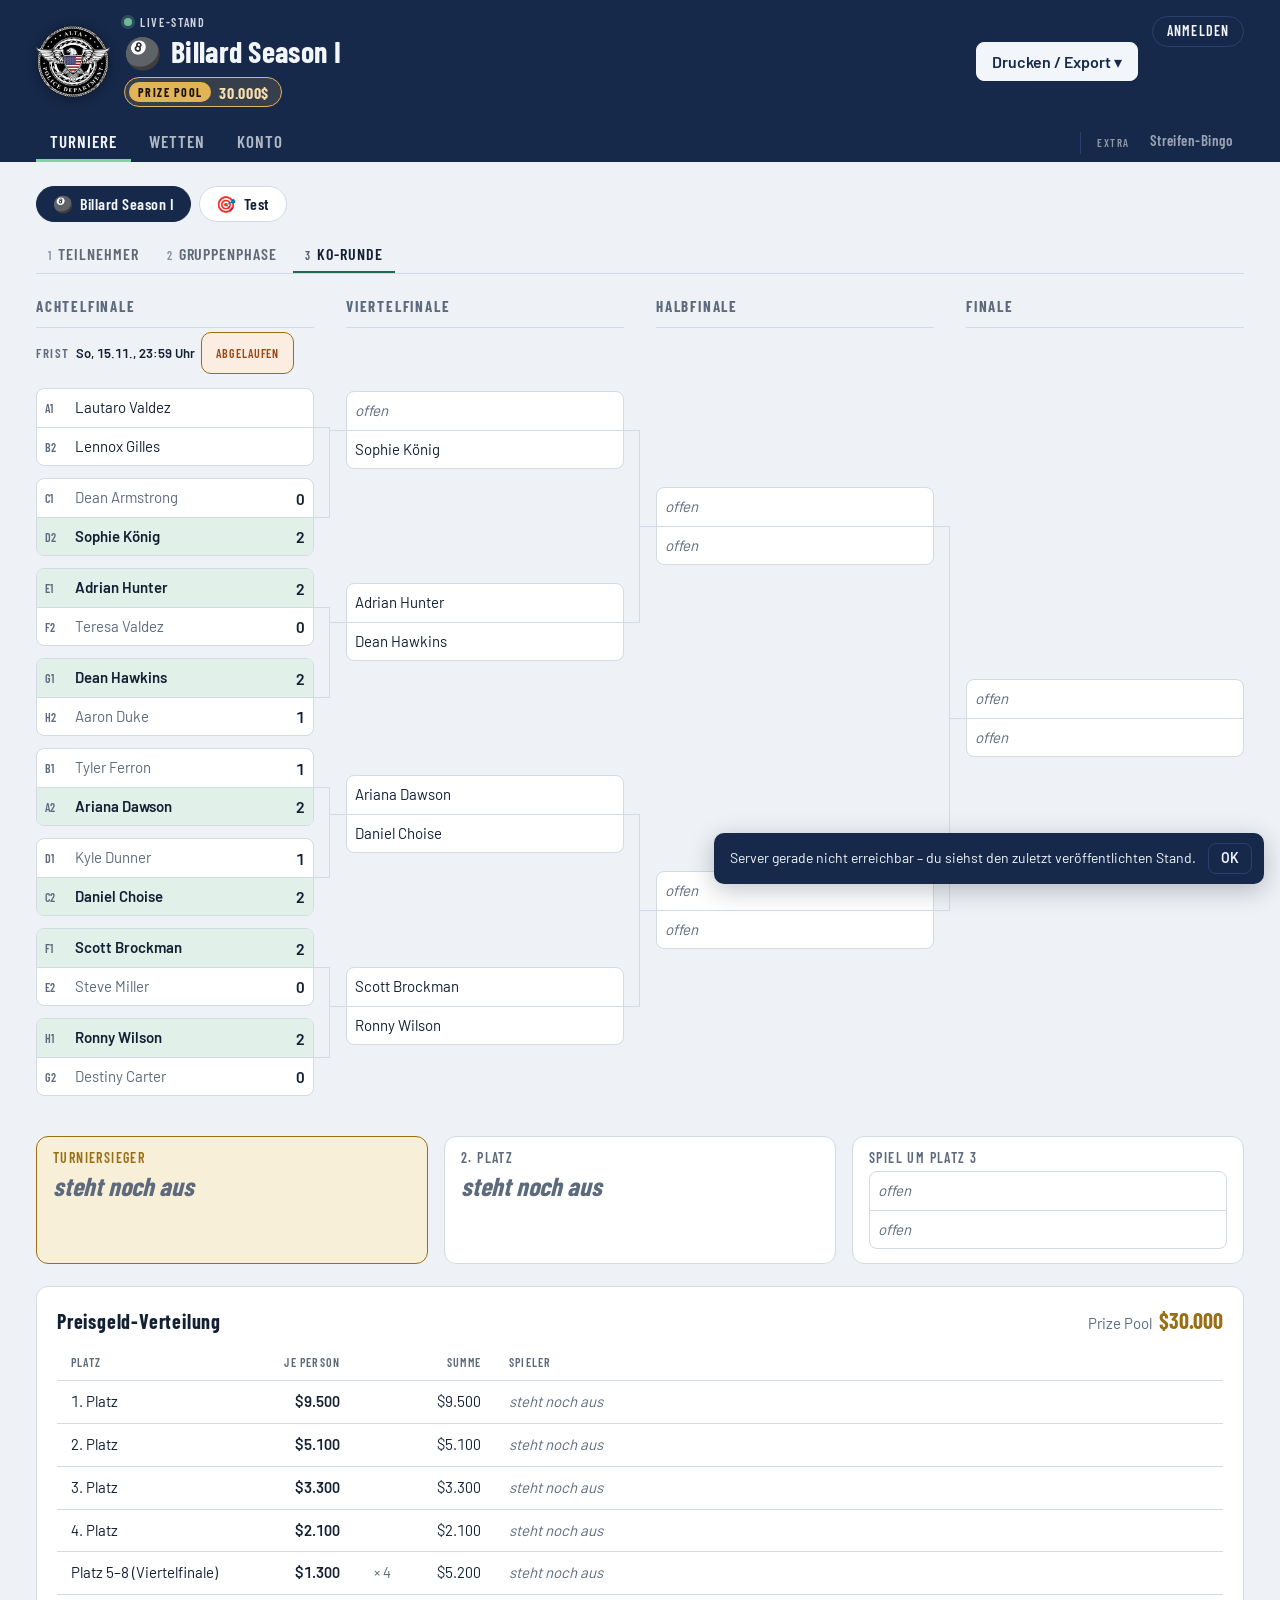
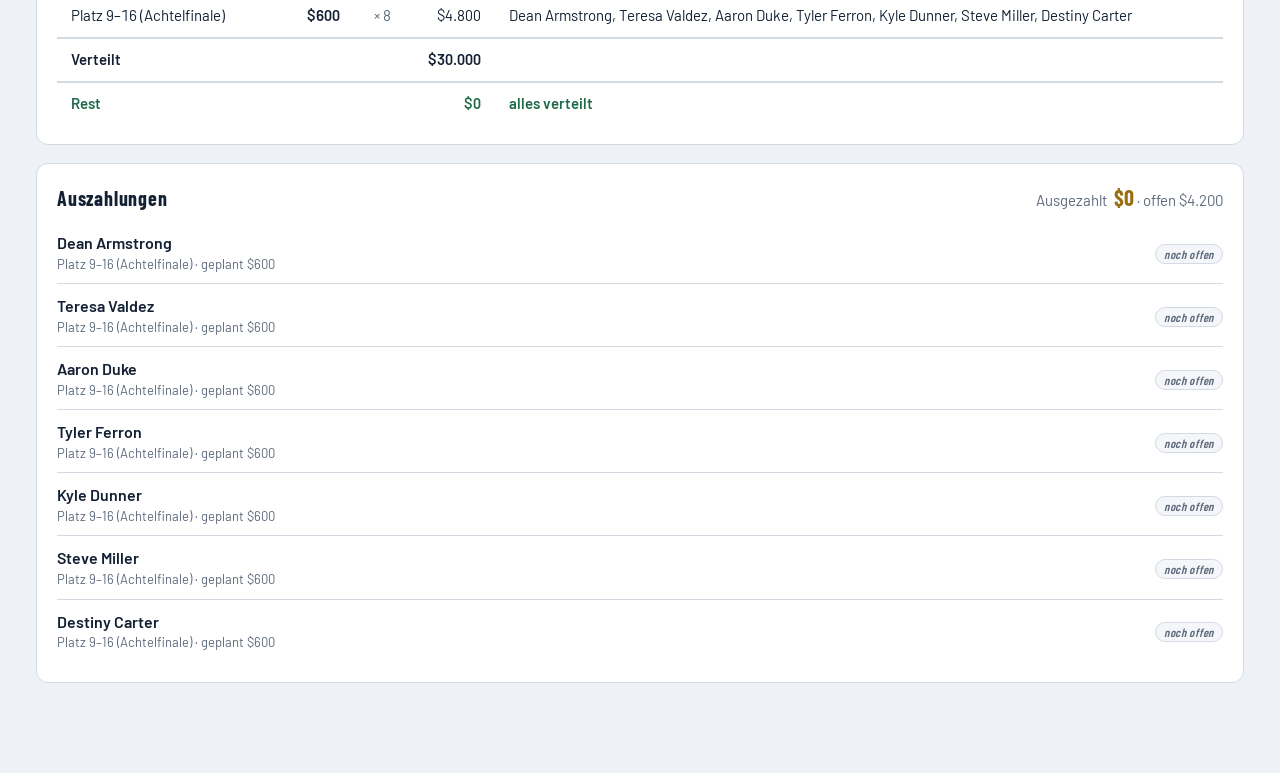
==== docs/asl/index.html @ fb30e1f7 "ASL-Hub unter /asl/ hinzugefügt Turnier-Hub mit Lese-Ansicht für alle und Bearbeitung nach Anmeldung" ====
<!DOCTYPE html>
<html lang="de"><head>
<meta charset="utf-8">
<meta name="viewport" content="width=device-width,initial-scale=1,viewport-fit=cover">
<title>Alta Sports League [ASL]</title>
<meta name="description" content="Alta Sports League – Turniere des Alta Police Department.">
<meta name="asl-api" content="https://asl-api.kurengw.workers.dev">
<meta name="theme-color" content="#16294a">
<link rel="icon" type="image/png" href="apd-logo.png">
<style>:root{color-scheme:light;padding-top:env(safe-area-inset-top,0px);padding-bottom:env(safe-area-inset-bottom,0px)}body{margin:0;font:14px/1.4 system-ui,-apple-system,sans-serif}img{max-width:100%}[hidden]{display:none!important}
@font-face{font-family:'Barlow';font-style:normal;font-display:swap;font-weight:400;src:url(fonts/barlow-latin-ext-400-normal.woff2) format('woff2');unicode-range:U+0100-02BA,U+02BD-02C5,U+02C7-02CC,U+02CE-02D7,U+02DD-02FF,U+0304,U+0308,U+0329,U+1D00-1DBF,U+1E00-1E9F,U+1EF2-1EFF,U+2020,U+20A0-20AB,U+20AD-20C0,U+2113,U+2C60-2C7F,U+A720-A7FF;}
@font-face{font-family:'Barlow';font-style:normal;font-display:swap;font-weight:400;src:url(fonts/barlow-latin-400-normal.woff2) format('woff2');unicode-range:U+0000-00FF,U+0131,U+0152-0153,U+02BB-02BC,U+02C6,U+02DA,U+02DC,U+0304,U+0308,U+0329,U+2000-206F,U+20AC,U+2122,U+2191,U+2193,U+2212,U+2215,U+FEFF,U+FFFD;}
@font-face{font-family:'Barlow';font-style:normal;font-display:swap;font-weight:500;src:url(fonts/barlow-latin-ext-500-normal.woff2) format('woff2');unicode-range:U+0100-02BA,U+02BD-02C5,U+02C7-02CC,U+02CE-02D7,U+02DD-02FF,U+0304,U+0308,U+0329,U+1D00-1DBF,U+1E00-1E9F,U+1EF2-1EFF,U+2020,U+20A0-20AB,U+20AD-20C0,U+2113,U+2C60-2C7F,U+A720-A7FF;}
@font-face{font-family:'Barlow';font-style:normal;font-display:swap;font-weight:500;src:url(fonts/barlow-latin-500-normal.woff2) format('woff2');unicode-range:U+0000-00FF,U+0131,U+0152-0153,U+02BB-02BC,U+02C6,U+02DA,U+02DC,U+0304,U+0308,U+0329,U+2000-206F,U+20AC,U+2122,U+2191,U+2193,U+2212,U+2215,U+FEFF,U+FFFD;}
@font-face{font-family:'Barlow';font-style:normal;font-display:swap;font-weight:600;src:url(fonts/barlow-latin-ext-600-normal.woff2) format('woff2');unicode-range:U+0100-02BA,U+02BD-02C5,U+02C7-02CC,U+02CE-02D7,U+02DD-02FF,U+0304,U+0308,U+0329,U+1D00-1DBF,U+1E00-1E9F,U+1EF2-1EFF,U+2020,U+20A0-20AB,U+20AD-20C0,U+2113,U+2C60-2C7F,U+A720-A7FF;}
@font-face{font-family:'Barlow';font-style:normal;font-display:swap;font-weight:600;src:url(fonts/barlow-latin-600-normal.woff2) format('woff2');unicode-range:U+0000-00FF,U+0131,U+0152-0153,U+02BB-02BC,U+02C6,U+02DA,U+02DC,U+0304,U+0308,U+0329,U+2000-206F,U+20AC,U+2122,U+2191,U+2193,U+2212,U+2215,U+FEFF,U+FFFD;}
@font-face{font-family:'Barlow Condensed';font-style:normal;font-display:swap;font-weight:500;src:url(fonts/barlow-condensed-latin-ext-500-normal.woff2) format('woff2');unicode-range:U+0100-02BA,U+02BD-02C5,U+02C7-02CC,U+02CE-02D7,U+02DD-02FF,U+0304,U+0308,U+0329,U+1D00-1DBF,U+1E00-1E9F,U+1EF2-1EFF,U+2020,U+20A0-20AB,U+20AD-20C0,U+2113,U+2C60-2C7F,U+A720-A7FF;}
@font-face{font-family:'Barlow Condensed';font-style:normal;font-display:swap;font-weight:500;src:url(fonts/barlow-condensed-latin-500-normal.woff2) format('woff2');unicode-range:U+0000-00FF,U+0131,U+0152-0153,U+02BB-02BC,U+02C6,U+02DA,U+02DC,U+0304,U+0308,U+0329,U+2000-206F,U+20AC,U+2122,U+2191,U+2193,U+2212,U+2215,U+FEFF,U+FFFD;}
@font-face{font-family:'Barlow Condensed';font-style:normal;font-display:swap;font-weight:600;src:url(fonts/barlow-condensed-latin-ext-600-normal.woff2) format('woff2');unicode-range:U+0100-02BA,U+02BD-02C5,U+02C7-02CC,U+02CE-02D7,U+02DD-02FF,U+0304,U+0308,U+0329,U+1D00-1DBF,U+1E00-1E9F,U+1EF2-1EFF,U+2020,U+20A0-20AB,U+20AD-20C0,U+2113,U+2C60-2C7F,U+A720-A7FF;}
@font-face{font-family:'Barlow Condensed';font-style:normal;font-display:swap;font-weight:600;src:url(fonts/barlow-condensed-latin-600-normal.woff2) format('woff2');unicode-range:U+0000-00FF,U+0131,U+0152-0153,U+02BB-02BC,U+02C6,U+02DA,U+02DC,U+0304,U+0308,U+0329,U+2000-206F,U+20AC,U+2122,U+2191,U+2193,U+2212,U+2215,U+FEFF,U+FFFD;}
@font-face{font-family:'Barlow Condensed';font-style:normal;font-display:swap;font-weight:700;src:url(fonts/barlow-condensed-latin-ext-700-normal.woff2) format('woff2');unicode-range:U+0100-02BA,U+02BD-02C5,U+02C7-02CC,U+02CE-02D7,U+02DD-02FF,U+0304,U+0308,U+0329,U+1D00-1DBF,U+1E00-1E9F,U+1EF2-1EFF,U+2020,U+20A0-20AB,U+20AD-20C0,U+2113,U+2C60-2C7F,U+A720-A7FF;}
@font-face{font-family:'Barlow Condensed';font-style:normal;font-display:swap;font-weight:700;src:url(fonts/barlow-condensed-latin-700-normal.woff2) format('woff2');unicode-range:U+0000-00FF,U+0131,U+0152-0153,U+02BB-02BC,U+02C6,U+02DA,U+02DC,U+0304,U+0308,U+0329,U+2000-206F,U+20AC,U+2122,U+2191,U+2193,U+2212,U+2215,U+FEFF,U+FFFD;}
</style>
</head><body>
<style id="appStyle">
/* Layout: navy dienst-band oben, darunter arbeitsfläche mit tabs; KO-baum als spalten mit verbindungslinien */
:root{
  --bg:#eef1f5; --surface:#ffffff; --sunk:#f4f6f9; --ink:#132033; --muted:#5d6a7c; --line:#d3dae4;
  --navy:#16294a; --navy-ink:#f2f5fa; --navy-soft:#2a4170; --tab-on:#7fd3a6;
  --felt:#1d6a4a; --felt-ink:#ffffff; --felt-soft:#e1f0e8; --gold:#9a6f14; --gold-soft:#f8efd9; --warn:#9c4612; --warn-soft:#fbede2;
  --display:"Barlow Condensed","Arial Narrow",Arial,sans-serif;
  --body:"Barlow",system-ui,-apple-system,"Segoe UI",sans-serif;
  --cg:32px;
}
@media (prefers-color-scheme:dark){
  :root:not([data-theme="light"]){
    --bg:#0c131d; --surface:#141e2b; --sunk:#101824; --ink:#e5ebf3; --muted:#93a2b6; --line:#27364a;
    --navy:#0f1c33; --navy-ink:#e8eef7; --navy-soft:#22355a; --tab-on:#7fd3a6;
    --felt:#4cb784; --felt-ink:#07140e; --felt-soft:#163126; --gold:#e3b456; --gold-soft:#33280f; --warn:#f0a06b; --warn-soft:#3a2416;
    color-scheme:dark;
  }
}
:root[data-theme="dark"]{
  --bg:#0c131d; --surface:#141e2b; --sunk:#101824; --ink:#e5ebf3; --muted:#93a2b6; --line:#27364a;
  --navy:#0f1c33; --navy-ink:#e8eef7; --navy-soft:#22355a; --tab-on:#7fd3a6;
  --felt:#4cb784; --felt-ink:#07140e; --felt-soft:#163126; --gold:#e3b456; --gold-soft:#33280f; --warn:#f0a06b; --warn-soft:#3a2416;
  color-scheme:dark;
}
*{box-sizing:border-box}
body{background:var(--bg);color:var(--ink);font:16px/1.45 var(--body);-webkit-font-smoothing:antialiased;margin:0}
button,input,select,textarea{font:inherit;color:inherit}
.wrap{max-width:1240px;margin:0 auto;padding-left:max(16px,env(safe-area-inset-left,0px));padding-right:max(16px,env(safe-area-inset-right,0px))}

.top{background:var(--navy);color:var(--navy-ink)}
.top-in{display:flex;flex-wrap:wrap;align-items:center;gap:14px;padding-block:16px}
.logo{width:74px;height:auto;flex:none;filter:drop-shadow(0 2px 6px rgba(0,0,0,.35))}
@media (max-width:480px){.logo{width:56px}}
.title-box{flex:1;min-width:0}
.eyebrow{display:flex;align-items:center;gap:8px;font:600 12px/1 var(--display);letter-spacing:.14em;text-transform:uppercase;margin:0 0 4px;opacity:.85}
.live-dot{width:8px;height:8px;border-radius:50%;background:var(--tab-on);box-shadow:0 0 0 3px rgba(127,211,166,.25)}
.title-in,.title-h{width:100%;background:transparent;border:1px solid transparent;border-radius:6px;padding:2px 6px;margin:0 0 0 -7px;color:var(--navy-ink);font:700 30px/1.1 var(--display);letter-spacing:.01em}
.title-in:hover{border-color:var(--navy-soft)}
.title-in:focus{outline:none;border-color:#8fb0e8;background:rgba(255,255,255,.05)}
.top-actions{display:flex;gap:8px;flex-wrap:wrap}
.btn{border:1px solid var(--line);background:var(--surface);border-radius:8px;padding:9px 15px;font-weight:600;cursor:pointer;line-height:1.2}
.btn:hover:not(:disabled){border-color:var(--muted)}
.btn:disabled{opacity:.45;cursor:not-allowed}
.btn.primary{background:var(--felt);border-color:var(--felt);color:var(--felt-ink)}
.btn.primary:hover:not(:disabled){filter:brightness(1.08)}
.btn.onnavy{background:transparent;color:var(--navy-ink);border-color:var(--navy-soft)}
.btn.onnavy:hover:not(:disabled){border-color:#8fb0e8}
.btn.onnavy.solid{background:var(--navy-ink);color:var(--navy);border-color:var(--navy-ink)}
:focus-visible{outline:2px solid #4c86e0;outline-offset:2px}

.tabs{display:flex;gap:4px;overflow-x:auto}
.tab{background:none;border:0;border-bottom:3px solid transparent;color:var(--navy-ink);opacity:.7;padding:10px 14px 9px;font:600 17px/1 var(--display);letter-spacing:.06em;text-transform:uppercase;cursor:pointer;white-space:nowrap}
.tab[aria-selected="true"]{opacity:1;border-bottom-color:var(--tab-on)}
.tab:disabled{opacity:.3;cursor:not-allowed}
.tab .num{font-size:13px;opacity:.75;margin-right:6px}

main{padding-block:24px 90px}
h2,h3,h4{font-family:var(--display);margin:0;text-wrap:balance}
.lbl{display:block;font:600 14px/1 var(--display);letter-spacing:.1em;text-transform:uppercase;color:var(--muted);margin-bottom:8px}
.hint{color:var(--muted);font-size:14px;margin:6px 0 0}
.msg{margin:10px 0 0;font-size:14px;color:var(--warn)}
.msg:empty{display:none}

.setup{display:grid;grid-template-columns:minmax(0,1.3fr) minmax(0,1fr);gap:24px}
@media (max-width:760px){.setup{grid-template-columns:1fr}}
.card{background:var(--surface);border:1px solid var(--line);border-radius:12px;padding:20px;min-width:0}
textarea{width:100%;min-height:380px;resize:vertical;border:1px solid var(--line);border-radius:8px;background:var(--sunk);padding:12px 14px;line-height:1.6}
select{width:100%;border:1px solid var(--line);border-radius:8px;background:var(--sunk);padding:10px 12px}
.stack{display:flex;flex-direction:column;gap:18px}
.count{font:700 40px/1 var(--display);font-variant-numeric:tabular-nums}
.count small{font:500 15px var(--body);color:var(--muted);margin-left:6px}
.namelist{columns:3 170px;column-gap:24px;margin:16px 0 0;padding-left:28px;font-size:15px}
.namelist li{break-inside:avoid;padding:2px 0}
.namelist li::marker{color:var(--muted);font-variant-numeric:tabular-nums}
.state-box{background:var(--felt-soft);border-radius:8px;padding:12px 14px;font-size:14px}
.tools{display:flex;flex-wrap:wrap;gap:8px;border-top:1px solid var(--line);padding-top:16px}
.tools .btn{padding:7px 12px;font-size:14px}
.btn.danger{color:var(--warn)}
.confirm{display:flex;flex-wrap:wrap;align-items:center;gap:8px;background:var(--warn-soft);border-radius:8px;padding:10px 12px;font-size:14px;margin-top:12px}

.bar{display:flex;flex-wrap:wrap;align-items:center;justify-content:space-between;gap:12px 20px;margin-bottom:18px}
.prog{flex:1;min-width:240px;max-width:460px}
.prog-text{font-size:15px;margin-bottom:6px}
.prog-text strong{font-variant-numeric:tabular-nums}
.prog-track{height:6px;background:var(--line);border-radius:3px;overflow:hidden}
.prog-track span{display:block;height:100%;background:var(--felt)}
.groups{display:grid;grid-template-columns:repeat(auto-fill,minmax(min(100%,350px),1fr));gap:18px;align-items:start}
.group{background:var(--surface);border:1px solid var(--line);border-radius:12px;overflow:hidden;min-width:0}
.g-head{display:flex;align-items:baseline;justify-content:space-between;gap:8px;padding:12px 16px;border-bottom:1px solid var(--line)}
.g-head h3{font-size:22px;letter-spacing:.02em}
.g-sub{font-size:13px;color:var(--muted)}
.tbl{overflow-x:auto}
table{border-collapse:collapse;width:100%;font-variant-numeric:tabular-nums}
.stand th{font:600 12px/1 var(--display);letter-spacing:.1em;text-transform:uppercase;color:var(--muted);text-align:left;padding:9px 6px}
.stand td{padding:7px 6px;border-top:1px solid var(--line);font-size:15px}
.stand .c{text-align:center;width:28px;color:var(--muted)}
.stand .n{text-align:right;width:44px}
.stand .nm{font-weight:500;word-break:break-word}
.stand tr.q td{background:var(--felt-soft)}
.stand tr.q .c{color:var(--felt);font-weight:700}
.stand tr.cut td{border-bottom:2px solid var(--felt)}
.stand .mv{width:46px;text-align:right;white-space:nowrap;padding-right:10px}
.arrow{border:0;background:none;color:var(--muted);font-size:10px;padding:3px;cursor:pointer;border-radius:4px}
.arrow:hover:not(:disabled){color:var(--ink);background:var(--sunk)}
.arrow:disabled{opacity:.2;cursor:default}
.sr{position:absolute;width:1px;height:1px;overflow:hidden;clip:rect(0 0 0 0)}
.note{margin:0;padding:9px 16px;font-size:13px;color:var(--muted);border-top:1px solid var(--line)}
.note.warn{background:var(--warn-soft);color:var(--warn)}
.link{background:none;border:0;padding:0;color:var(--felt);text-decoration:underline;cursor:pointer;font-size:inherit}
.matches{list-style:none;margin:0;padding:8px 10px 12px;border-top:1px solid var(--line);background:var(--sunk)}
.m{display:grid;grid-template-columns:24px minmax(0,1fr) 46px 8px 46px minmax(0,1fr);align-items:center;gap:6px;padding:4px 2px;font-size:14px}
.g-head h3{white-space:nowrap}
.g-sub{text-align:right}
.g-badge{display:inline-block;margin-right:8px;font:600 11px/1 var(--display);letter-spacing:.08em;text-transform:uppercase;padding:3px 7px;border-radius:999px;vertical-align:1px}
.g-badge.ok{background:var(--felt-soft);color:var(--felt)}
.g-badge.tie{background:var(--warn-soft);color:var(--warn)}
.group.has-tie{border-color:var(--warn)}
.ph.tie{color:var(--warn);font-style:normal;font-weight:600}
.safe{display:inline-block;margin-left:6px;font:600 11px/1 var(--display);letter-spacing:.06em;text-transform:uppercase;color:var(--felt);background:var(--felt-soft);border:1px solid var(--felt);border-radius:999px;padding:2px 6px;white-space:nowrap;vertical-align:1px}
.m.has-more{grid-template-columns:24px minmax(0,1fr) 46px 8px 46px minmax(0,1fr) 22px}
.m-more{border:1px solid transparent;background:none;color:var(--muted);border-radius:6px;font-size:15px;line-height:1;padding:3px 4px;cursor:pointer;width:22px}
.m-more:hover,.m-more[aria-expanded="true"]{border-color:var(--line);background:var(--surface);color:var(--ink)}
.m-more.on{color:var(--gold)}
.m-more-sp{width:22px;flex:none}
.na-tag{display:inline-block;font:700 10px/1 var(--display);letter-spacing:.06em;text-transform:uppercase;color:var(--gold);border:1px solid var(--gold);border-radius:4px;padding:2px 4px;margin:0 5px;vertical-align:1px}
.m .na,.row.na .nm{color:var(--muted);text-decoration:line-through;text-decoration-color:rgba(127,127,127,.6)}
.m .na .na-tag,.row.na .na-tag{text-decoration:none}
.m.is-wo .ro{color:var(--gold)}
.wo-pop{display:flex;flex-wrap:wrap;align-items:center;gap:6px;padding:8px 10px;margin:2px 0 6px;background:var(--gold-soft);border:1px solid var(--gold);border-radius:8px;font-size:13px}
.wo-pop span{font:600 12px/1 var(--display);letter-spacing:.08em;text-transform:uppercase;color:var(--gold)}
.wo-pop .btn{padding:4px 10px;font-size:13px;max-width:100%;overflow:hidden;text-overflow:ellipsis;white-space:nowrap}
.wo-pop .btn[aria-pressed="true"]{border-color:var(--gold);color:var(--gold)}
.wo-pop small{flex-basis:100%;color:var(--muted)}
.wo-pop.k{margin:0;border-radius:0;border-width:1px 0 0}
.ph.hint{color:var(--felt);font-style:italic;font-weight:600}
.match.is-wo .sc{color:var(--gold)}
.m-sec{display:flex;align-items:center;gap:6px;font:600 12px/1 var(--display);letter-spacing:.12em;text-transform:uppercase;color:var(--muted);padding:8px 2px 4px}
.m-sec span{background:var(--surface);border:1px solid var(--line);border-radius:999px;padding:2px 7px;font-size:11px;letter-spacing:.04em}
.m-sec.done{color:var(--felt);border-top:1px solid var(--line);margin-top:6px;padding-top:10px}
.m-sec:first-child{padding-top:2px;border-top:0;margin-top:0}
.m .rd{font:600 11px/1 var(--display);color:var(--muted);letter-spacing:.06em}
.m .pa{text-align:right}
.m .pa,.m .pb{overflow:hidden;text-overflow:ellipsis;white-space:nowrap;color:var(--muted)}
.m .w{color:var(--ink);font-weight:600}
.m .colon{text-align:center;color:var(--muted)}
.m .ro{text-align:center;font-weight:600;font-variant-numeric:tabular-nums}
.m.bad input{border-color:var(--warn);background:var(--warn-soft)}
input[type=number]{width:100%;border:1px solid var(--line);border-radius:6px;background:var(--surface);padding:5px 4px;text-align:center;font-variant-numeric:tabular-nums;-moz-appearance:textfield;appearance:textfield}
input[type=number]::-webkit-inner-spin-button,input[type=number]::-webkit-outer-spin-button{-webkit-appearance:none;margin:0}
input[type=number]:disabled{opacity:.35}

.bracket-scroll{overflow-x:auto;padding-bottom:8px}
.bracket{display:grid;grid-template-columns:repeat(4,minmax(200px,1fr));column-gap:var(--cg);min-width:calc(4 * 200px + 3 * var(--cg))}
.col{display:flex;flex-direction:column}
.col h4{font-size:15px;letter-spacing:.12em;text-transform:uppercase;color:var(--muted);padding-bottom:10px;border-bottom:1px solid var(--line);margin-bottom:6px}
.col-body{flex:1;display:flex;flex-direction:column}
.pair{flex:1;display:flex;flex-direction:column;position:relative}
.slot{flex:1;display:flex;align-items:center;position:relative;padding-block:6px}
.has-next .slot::after{content:"";position:absolute;right:calc(var(--cg) / -2);top:50%;width:calc(var(--cg) / 2);border-top:1.5px solid var(--line)}
.has-next .pair::after{content:"";position:absolute;right:calc(var(--cg) / -2);top:25%;bottom:25%;border-right:1.5px solid var(--line)}
.has-prev .slot::before{content:"";position:absolute;left:calc(var(--cg) / -2);top:50%;width:calc(var(--cg) / 2);border-top:1.5px solid var(--line)}
.match{width:100%;background:var(--surface);border:1px solid var(--line);border-radius:8px;overflow:hidden}
.row{display:flex;align-items:center;gap:8px;padding:6px 8px;min-height:38px}
.row + .row{border-top:1px solid var(--line)}
.row .seed{font:600 12px/1 var(--display);letter-spacing:.04em;color:var(--muted);width:22px;flex:none}
.row .nm{flex:1;min-width:0;overflow:hidden;text-overflow:ellipsis;white-space:nowrap;font-size:15px}
.row input{width:44px;flex:none}
.row .sc{width:28px;text-align:right;font-variant-numeric:tabular-nums;font-weight:600}
.row.w{background:var(--felt-soft)}
.row.w .nm{font-weight:600}
.row.l .nm{color:var(--muted)}
.ph{color:var(--muted);font-style:italic}
.podium{display:grid;grid-template-columns:repeat(auto-fit,minmax(min(100%,240px),1fr));gap:16px;margin-top:26px}
.pod{background:var(--surface);border:1px solid var(--line);border-radius:12px;padding:14px 16px;min-width:0}
.pod .lbl{margin-bottom:6px}
.pod .who{font:700 26px/1.15 var(--display);overflow-wrap:anywhere}
.pod.champ{border-color:var(--gold);background:var(--gold-soft)}
.pod.champ .lbl{color:var(--gold)}
.pod .match{margin-top:4px}
.check{display:flex;align-items:center;gap:8px;font-size:15px;cursor:pointer}
.check input{width:18px;height:18px;accent-color:var(--felt)}
.banner{background:var(--surface);border:1px solid var(--line);border-left:4px solid var(--felt);border-radius:8px;padding:12px 16px;margin-bottom:18px;font-size:15px}
.banner.warn{border-left-color:var(--warn);background:var(--warn-soft)}

.savebar{position:fixed;right:max(16px,env(safe-area-inset-right,0px));bottom:calc(16px + env(safe-area-inset-bottom,0px));left:auto;max-width:calc(100% - 32px);display:flex;align-items:center;gap:12px;background:var(--navy);color:var(--navy-ink);border-radius:10px;padding:10px 12px 10px 16px;font-size:14px;box-shadow:0 6px 24px rgba(10,20,40,.25);z-index:5}
.savebar .btn{padding:6px 12px;font-size:14px}

.bar-act{display:flex;flex-wrap:wrap;gap:8px}
.edit-list{list-style:none;margin:0;padding:10px 12px 12px;display:flex;flex-direction:column;gap:8px}
.edit-list li{display:grid;grid-template-columns:minmax(0,1fr) minmax(0,1fr);gap:8px}
.pname{width:100%;border:1px solid var(--line);border-radius:6px;background:var(--surface);padding:7px 9px;font-weight:500}
.edit-list select{padding:7px 8px;font-size:14px;background:var(--sunk)}
.export{position:relative}
.menu{position:absolute;right:0;top:calc(100% + 8px);width:min(340px,calc(100vw - 32px));background:var(--surface);color:var(--ink);border:1px solid var(--line);border-radius:12px;padding:16px;box-shadow:0 12px 32px rgba(10,20,40,.28);z-index:10;display:flex;flex-direction:column;gap:14px}
@media (max-width:640px){.menu{right:auto;left:0}}
.menu fieldset{border:0;margin:0;padding:0;display:flex;flex-direction:column;gap:6px;min-width:0}
.menu legend{padding:0}
.opt{display:flex;gap:10px;align-items:flex-start;padding:8px 10px;border:1px solid var(--line);border-radius:8px;cursor:pointer}
.opt:has(input:checked){border-color:var(--felt);background:var(--felt-soft)}
.opt input,.seg-i input{accent-color:var(--felt);margin-top:3px}
.opt span{display:flex;flex-direction:column;line-height:1.3}
.opt small{color:var(--muted);font-size:13px}
.seg{display:grid;grid-template-columns:1fr 1fr;gap:6px}
.seg-i{display:flex;gap:8px;align-items:center;padding:8px 10px;border:1px solid var(--line);border-radius:8px;cursor:pointer;font-size:14px}
.seg-i:has(input:checked){border-color:var(--felt);background:var(--felt-soft)}
.seg-i input{margin-top:0}
.tourbar{display:flex;flex-direction:column;gap:10px;margin-bottom:14px}
.chips{display:flex;flex-wrap:wrap;gap:8px}
.chip{border:1px solid var(--line);background:var(--surface);border-radius:999px;padding:7px 16px;font:600 16px/1.2 var(--display);letter-spacing:.03em;cursor:pointer;max-width:100%;overflow:hidden;text-overflow:ellipsis;white-space:nowrap}
.chip[aria-pressed="true"]{background:var(--navy);color:var(--navy-ink);border-color:var(--navy)}
.chip.add{border-style:dashed;color:var(--muted)}
.chip .em{margin-right:7px}
.chip.ghost{background:transparent;color:var(--muted)}
.tform{display:flex;flex-direction:column;gap:12px;background:var(--surface);border:1px solid var(--line);border-radius:12px;padding:14px}
.tform-row{display:flex;flex-wrap:wrap;gap:8px}
.tform-row input{flex:1;min-width:200px;border:1px solid var(--line);border-radius:8px;background:var(--sunk);padding:8px 12px}
.emojis{display:flex;flex-wrap:wrap;align-items:center;gap:6px}
.em-btn{width:40px;height:40px;border:1px solid var(--line);border-radius:8px;background:var(--sunk);font-size:20px;line-height:1;cursor:pointer;display:grid;place-items:center}
.em-btn.none{width:auto;padding:0 10px;font-size:13px;font-weight:600;color:var(--muted)}
.em-btn[aria-pressed="true"]{border-color:var(--felt);background:var(--felt-soft);box-shadow:0 0 0 2px var(--felt) inset}
.em-in{width:64px;height:40px;border:1px solid var(--line);border-radius:8px;background:var(--surface);text-align:center;font-size:20px}
.title-row{display:flex;align-items:center;gap:10px;min-width:0}
.title-em{font-size:30px;line-height:1;flex:none}
.prize-pill{display:inline-flex;align-items:center;gap:8px;margin-top:6px;padding:4px 12px 4px 4px;border:1px solid #e3b456;border-radius:999px;background:rgba(227,180,86,.16);color:#f6deb0;font:700 16px/1.2 var(--display);letter-spacing:.04em;max-width:100%;overflow:hidden;text-overflow:ellipsis;white-space:nowrap}
.prize-pill span{background:#e3b456;color:#1a1408;border-radius:999px;padding:3px 9px;font-size:12px;letter-spacing:.12em;text-transform:uppercase}
.prize-row .lbl{white-space:nowrap}
.subtabs{display:flex;gap:4px;overflow-x:auto;border-bottom:1px solid var(--line);margin-bottom:22px}
.stab{background:none;border:0;border-bottom:3px solid transparent;color:var(--ink);opacity:.65;padding:10px 12px 9px;font:600 16px/1 var(--display);letter-spacing:.06em;text-transform:uppercase;cursor:pointer;white-space:nowrap;margin-bottom:-1px}
.stab[aria-selected="true"]{opacity:1;border-bottom-color:var(--felt)}
.stab:disabled{opacity:.3;cursor:not-allowed}
.stab .num{font-size:12px;opacity:.7;margin-right:6px}
.bingo{display:grid;grid-template-columns:minmax(0,1fr) minmax(0,1.15fr);gap:24px;align-items:start}
@media (max-width:900px){.bingo{grid-template-columns:1fr}}
.lvl{display:flex;flex-direction:column;gap:6px}
.lvl-head{display:flex;align-items:center;gap:8px;font-size:15px}
.lvl-head b{font:700 18px/1 var(--display);letter-spacing:.06em;text-transform:uppercase}
.lvl-head .cnt{margin-left:auto;color:var(--muted);font-size:13px;font-variant-numeric:tabular-nums}
.dot{width:12px;height:12px;border-radius:3px;flex:none}
.lv-easy .dot{background:#2f7d50}.lv-medium .dot{background:#b7790f}.lv-hard .dot{background:#a3302a}
.btext{min-height:150px;font-size:15px}
.blist{margin:0;padding-left:20px;font-size:15px}
details summary{cursor:pointer;font-weight:600;margin-bottom:10px}
.bingo-side{display:flex;flex-direction:column;gap:14px;min-width:0}
.bc{background:#fff;color:#111;border-radius:14px;overflow:hidden;border:1px solid var(--line);box-shadow:0 8px 28px rgba(10,20,40,.14)}
.bc-head{display:flex;align-items:center;gap:14px;background:#0f1a2e;color:#fff;padding:14px 18px;border-bottom:4px solid #c9a227}
.bc-logo{width:64px;height:auto;flex:none}
.bc-title{font:700 30px/1.05 var(--display);letter-spacing:.04em;text-transform:uppercase}
.bc-sub{font:500 13px/1.3 var(--body);color:#c9cfdb;margin-top:2px}
.bgrid{display:grid;grid-template-columns:repeat(3,minmax(0,1fr));gap:10px;padding:16px}
.cell{aspect-ratio:1;max-width:100%;border:3px solid #0f1a2e;border-radius:10px;display:flex;flex-direction:column;overflow:hidden;background:#fff;min-width:0}
.cell .tag{color:#fff;font:700 12px/1 var(--display);letter-spacing:.14em;text-transform:uppercase;padding:6px 8px}
.cell.lv-easy .tag{background:#2f7d50}.cell.lv-medium .tag{background:#b7790f}.cell.lv-hard .tag{background:#a3302a}
.cell .tx{flex:1;display:flex;align-items:center;justify-content:center;text-align:center;padding:6px 8px;font:600 clamp(12px,1.5vw,16px)/1.2 var(--body);overflow-wrap:anywhere}
.cell.free{background:#0f1a2e;align-items:center;justify-content:center;gap:4px}
.cell.free img{width:62%;height:auto}
.cell.free span{color:#fff;font:700 15px/1 var(--display);letter-spacing:.3em;text-transform:uppercase}
.cell.empty{border-style:dashed;border-color:#c5ccd6}
.bc-foot{font:600 12px/1.3 var(--display);letter-spacing:.1em;text-transform:uppercase;color:#555;text-align:center;padding:0 16px 14px}
.bingo-actions{display:flex;flex-wrap:wrap;gap:8px}
.dl{display:flex;flex-wrap:wrap;align-items:center;gap:8px;font-size:14px}
.dl label,.dl .dl-l{font:600 13px/1 var(--display);letter-spacing:.12em;text-transform:uppercase;color:var(--muted)}
.dl input{border:1px solid var(--line);border-radius:8px;background:var(--surface);padding:6px 8px;font-size:14px;font-variant-numeric:tabular-nums}
.dl .dl-v{font-weight:600;font-variant-numeric:tabular-nums}
.dl-st{font:600 12px/1 var(--display);letter-spacing:.08em;text-transform:uppercase;padding:4px 8px;border-radius:999px;background:var(--sunk);color:var(--muted);white-space:nowrap}
.dl-st.soon{background:var(--gold-soft);color:var(--gold)}
.dl-st.late{background:var(--warn-soft);color:var(--warn)}
.dl-st.ok{background:var(--felt-soft);color:var(--felt)}
.dl.compact{margin:-2px 0 8px;gap:6px}
.dl.compact input{padding:4px 6px;font-size:13px;width:100%;max-width:200px}
.dl.compact .dl-v{font-size:13px}
.late{display:flex;flex-direction:column;gap:10px;border:1px solid var(--gold);background:var(--gold-soft);border-radius:10px;padding:14px}
.late-head{display:flex;align-items:center;gap:8px}
.late-n{background:var(--gold);color:var(--surface);border-radius:999px;font:700 13px/1 var(--display);padding:4px 8px}
.late-list{list-style:none;margin:0;padding:0;display:flex;flex-direction:column;gap:8px}
.late-list li{display:grid;grid-template-columns:minmax(0,1fr) minmax(0,1.1fr);gap:8px;align-items:center}
.late-list .check span{overflow-wrap:anywhere;font-weight:600}
.late-list select{padding:7px 8px;font-size:14px;background:var(--surface)}
@media (max-width:480px){.late-list li{grid-template-columns:1fr}}
.po-head{display:flex;flex-wrap:wrap;align-items:baseline;justify-content:space-between;gap:6px 16px}
.po-head .k-h{margin-bottom:8px}
.po-tot{font-size:15px;color:var(--muted)}.po-tot b{color:var(--gold);font:700 22px/1 var(--display);margin-left:4px}
.po-auto{display:flex;flex-wrap:wrap;align-items:center;gap:8px 10px;margin:4px 0 14px}
.po-auto select{width:auto;padding:7px 10px}
.po-print{margin-left:auto;font-size:14px}
.po{margin-top:22px}
.po-table td{vertical-align:middle}
.po-in{width:130px;border:1px solid var(--line);border-radius:6px;background:var(--sunk);padding:6px 8px;text-align:right;font-variant-numeric:tabular-nums;font-weight:600}
.po-n{color:var(--muted);white-space:nowrap}
.po-s{font-variant-numeric:tabular-nums;white-space:nowrap}
.po-w{font-size:14px}
.po-table tfoot td{border-top:2px solid var(--line);font-weight:600}
.po-rest td{color:var(--muted)}
.po-rest.neg td{color:var(--warn)}.po-rest.ok td{color:var(--felt)}.po-rest.left td b{color:var(--gold)}
.po-nm{display:none;color:var(--muted);font-size:13px}
.po.card{min-width:0}
@media (max-width:640px){.po-w,.po-table th:last-child,.po-table td:last-child,.po-n,.po-table th:nth-child(3),.po-table td:nth-child(3){display:none}.po-nm{display:inline}.po-hd{display:none}.po.card{padding:16px 12px}.po-in{width:84px}.po-print{margin-left:0}.po-table th,.po-table td{padding:8px 6px}}
.konto{display:flex;flex-direction:column;gap:18px}
.konto .pos{color:var(--felt)}.konto .neg{color:var(--warn)}
.k-stats{display:grid;grid-template-columns:minmax(0,1.4fr) repeat(2,minmax(0,1fr));gap:14px}
@media (max-width:640px){.k-stats{grid-template-columns:1fr 1fr}.k-stat.main{grid-column:1/-1}}
.k-stat{background:var(--surface);border:1px solid var(--line);border-radius:12px;padding:14px 18px;min-width:0;display:flex;flex-direction:column;gap:2px}
.k-stat .lbl{margin:0 0 4px}
.k-stat b{font:700 28px/1.1 var(--display);font-variant-numeric:tabular-nums;overflow-wrap:anywhere}
.k-stat.main{border-color:var(--felt);border-left:5px solid var(--felt)}
.k-stat.main b{font-size:40px}
.k-stat small{color:var(--muted);font-size:13px}
.k-h{font-size:20px;letter-spacing:.04em;margin-bottom:12px}
.k-type{display:inline-grid;grid-template-columns:1fr 1fr;gap:6px;margin-bottom:14px;max-width:100%}
.k-tbtn{border:1px solid var(--line);background:var(--sunk);border-radius:8px;padding:8px 16px;font:600 16px/1.2 var(--display);letter-spacing:.04em;cursor:pointer;white-space:nowrap}
.k-tbtn.in[aria-checked="true"]{background:var(--felt-soft);border-color:var(--felt);color:var(--felt);box-shadow:0 0 0 1px var(--felt) inset}
.k-tbtn.out[aria-checked="true"]{background:var(--warn-soft);border-color:var(--warn);color:var(--warn);box-shadow:0 0 0 1px var(--warn) inset}
.k-grid{display:grid;grid-template-columns:minmax(0,.8fr) minmax(0,1.6fr) minmax(0,1fr) minmax(0,.8fr);gap:12px}
@media (max-width:860px){.k-grid{grid-template-columns:1fr 1fr}.k-f.wide{grid-column:1/-1;order:-1}}
@media (max-width:480px){.k-grid{grid-template-columns:1fr}}
.k-f{display:flex;flex-direction:column;min-width:0}
.k-f input,.k-f select{width:100%;border:1px solid var(--line);border-radius:8px;background:var(--sunk);padding:9px 11px;min-width:0}
#k-amt{font-variant-numeric:tabular-nums;font-weight:600}
.k-actions{display:flex;flex-wrap:wrap;align-items:center;gap:8px;margin-top:14px}
.k-actions .msg{margin:0}
.k-bar{display:flex;flex-direction:column;gap:8px}
.k-fsum{margin:0;font-size:14px;color:var(--muted)}
.k-fsum b{color:var(--ink)}
.k-list,.k-sum{padding:0;overflow:hidden}
.k-sum{padding-top:16px}.k-sum .k-h{padding:0 16px}
.k-table th{font:600 12px/1 var(--display);letter-spacing:.1em;text-transform:uppercase;color:var(--muted);text-align:left;padding:12px 14px;border-bottom:1px solid var(--line);white-space:nowrap}
.k-table td{padding:10px 14px;border-top:1px solid var(--line);font-size:15px;vertical-align:middle}
.k-table tbody tr:first-child td{border-top:0}
.k-table .r,.k-a,.k-b{text-align:right;white-space:nowrap;font-variant-numeric:tabular-nums}
.k-a{font-weight:700}
.k-b{color:var(--muted)}
.k-d{white-space:nowrap;color:var(--muted);font-variant-numeric:tabular-nums;width:1%}
.k-p{min-width:180px}
.k-pt{display:block;overflow-wrap:anywhere}
.k-tag{display:inline-block;margin-top:3px;font:600 12px/1.2 var(--display);letter-spacing:.06em;color:var(--muted);background:var(--sunk);border:1px solid var(--line);border-radius:999px;padding:2px 8px}
.k-tag.ghost{font-style:italic}
.k-tag.gold{color:var(--gold);border-color:var(--gold);background:var(--gold-soft);margin-left:4px}
.k-prize{margin-top:12px;flex-wrap:wrap;font-size:14px}.k-prize small{color:var(--muted);font-size:13px}
.k-pp small{display:block;color:var(--muted);font-size:12px}
.k-short{display:none}
.po-list{list-style:none;margin:0;padding:0;display:flex;flex-direction:column}
.po-row{display:flex;flex-wrap:wrap;align-items:center;justify-content:space-between;gap:8px 14px;padding:10px 0;border-top:1px solid var(--line)}
.po-row:first-child{border-top:0}
.po-who{display:flex;flex-direction:column;min-width:0;flex:1 1 220px}
.po-who b{font-weight:600;overflow-wrap:anywhere}
.po-who small{color:var(--muted);font-size:13px}
.po-act{display:flex;align-items:center;gap:8px;flex-wrap:wrap}
.po-pay,.po-undo{padding:6px 12px;font-size:14px}
.po-done{display:flex;flex-direction:column;align-items:flex-end;color:var(--felt);font-weight:700;font-variant-numeric:tabular-nums}
.po-done small{color:var(--muted);font-weight:400;font-size:12px}
.po-row.done .po-who b{color:var(--felt)}
.po-paid .gold-t{color:var(--gold)}
.po-paid{margin-top:18px}
.konto .gold-t{color:var(--gold)}
.k-stats{grid-template-columns:minmax(0,1.3fr) repeat(3,minmax(0,1fr))}
@media (max-width:860px){.k-stats{grid-template-columns:1fr 1fr 1fr}.k-stat.main{grid-column:1/-1}}
.k-stat.free{border-color:var(--gold)}
.k-sum tfoot td{border-top:2px solid var(--line);font-weight:600;padding:10px 14px;font-size:15px}
.k-free{display:flex;justify-content:space-between;align-items:baseline;gap:12px;padding:12px 14px;border-top:1px solid var(--line);background:var(--sunk);font-weight:600}
.k-free b{font:700 20px/1 var(--display);font-variant-numeric:tabular-nums}
.k-free small{font-weight:400;color:var(--muted);font-size:13px}
.k-sum .note{padding:10px 16px}
.k-md{display:none}
.k-x{white-space:nowrap;text-align:right;width:1%}
.k-ib{font-size:15px;padding:4px 7px}
.k-ask{font-size:13px;color:var(--warn);margin-right:6px}
.k-x .btn{padding:4px 10px;font-size:13px;margin-left:4px}
.k-yes{color:var(--warn);border-color:var(--warn)}
.k-table tr.editing td{background:var(--gold-soft)}
.k-empty{color:var(--muted);text-align:center;padding:28px 20px}
.k-stat b{white-space:nowrap}
@media (max-width:640px){
  .k-stat{padding:12px 14px}.k-stat b{font-size:22px}.k-stat.main b{font-size:34px}
  .k-table th,.k-table td{padding:9px 8px}
  .k-table td{font-size:14px}
  .k-list .k-b,.k-list th:nth-child(4){display:none}
  .k-list .k-d,.k-list th:nth-child(1){display:none}
  .k-md{display:inline-block!important;margin:3px 6px 0 0;font-size:12px;color:var(--muted);font-variant-numeric:tabular-nums}
  .k-p{min-width:0}
  .k-ib{padding:4px 5px}
  .k-sum th:nth-child(2),.k-sum td:nth-child(2),.k-sum th:nth-child(3),.k-sum td:nth-child(3){display:none}
  .k-stats{grid-template-columns:1fr 1fr}.k-stat.free{grid-column:1/-1}
  .k-sum tfoot tr:first-child td:nth-child(2),.k-sum tfoot tr:first-child td:nth-child(3){display:none}.k-sum tfoot td{padding:9px 6px;font-size:13px}.k-free{padding:10px 8px}
  .k-sum th{white-space:normal}.k-long{display:none}.k-short{display:inline!important}.k-sum th,.k-sum td{padding:9px 6px}.k-sum td{font-size:13px}
}
.wetten .w-off ul,.w-rules{margin:10px 0 4px;padding-left:20px;font-size:15px;color:var(--ink)}
.w-rules li{margin:4px 0}
.w-grid{display:grid;grid-template-columns:minmax(0,1fr) minmax(0,1.6fr) minmax(0,1.2fr) minmax(0,.8fr);gap:12px}
@media (max-width:860px){.w-grid{grid-template-columns:1fr 1fr}.w-grid .k-f.wide{grid-column:1/-1;order:-1}}
@media (max-width:480px){.w-grid{grid-template-columns:1fr}}
.w-cut{display:inline-flex;align-items:center;gap:8px;font:600 13px/1 var(--display);letter-spacing:.1em;text-transform:uppercase;color:var(--muted)}
.w-cut select{width:auto;padding:7px 10px;font:500 15px var(--body);letter-spacing:0;text-transform:none;color:var(--ink)}
.w-tools{align-items:center}
.w-book{margin-left:10px;padding:6px 12px;font-size:14px}
.w-list{display:grid;grid-template-columns:repeat(auto-fill,minmax(min(100%,420px),1fr));gap:18px;align-items:start}
.w-m{padding:0;overflow:hidden}
.dl-st.void{background:var(--warn-soft);color:var(--warn)}
.w-m.won{border-color:var(--felt)}
.w-m.void{opacity:.85}
.w-head{display:flex;align-items:flex-start;justify-content:space-between;gap:10px;padding:12px 16px;border-bottom:1px solid var(--line)}
.w-head h3{font-size:21px;letter-spacing:.02em;overflow-wrap:anywhere}
.w-head .g-sub{text-align:left}
.w-sides{display:flex;flex-direction:column;gap:6px;padding:12px 16px;background:var(--sunk);border-bottom:1px solid var(--line)}
.w-side{display:grid;grid-template-columns:minmax(0,1.3fr) minmax(40px,1fr) auto 64px;align-items:center;gap:10px;font-size:14px}
.w-sn{overflow:hidden;text-overflow:ellipsis;white-space:nowrap;font-weight:500}
.w-bar{height:6px;background:var(--line);border-radius:3px;overflow:hidden}
.w-bar i{display:block;height:100%;background:var(--muted)}
.w-side.win .w-bar i{background:var(--felt)}
.w-side.win .w-sn{color:var(--felt);font-weight:700}
.w-ss{font-variant-numeric:tabular-nums;white-space:nowrap;color:var(--muted)}
.w-q{text-align:right;font:700 17px/1 var(--display);font-variant-numeric:tabular-nums;color:var(--gold);white-space:nowrap}
.w-table td{font-size:14px}
.w-table tr.w-lost td{color:var(--muted)}
.w-who{overflow-wrap:anywhere}
.w-paid{font-size:13px;white-space:nowrap;justify-content:flex-end}
.w-paid input{width:16px;height:16px}
.w-help summary{margin:0}
.w-help[open] summary{margin-bottom:6px}
@media (max-width:640px){.w-table .w-tip,.w-table th.w-tip{display:none}.w-table .k-md{display:block!important;margin:2px 0 0}.w-side{grid-template-columns:minmax(0,1fr) auto 56px}.w-bar{display:none}.w-pt{display:none}.w-head{flex-direction:column;gap:6px}.w-table th,.w-table td{padding:9px 6px}.w-table td{font-size:13px}}
.tabs{align-items:stretch;gap:0}
@media (max-width:520px){.title-box{flex-basis:calc(100% - 70px)}.top-actions:empty{display:none}}
.nav-league{display:flex;align-items:stretch;gap:4px;flex:none}
.nav-extra{display:flex;align-items:center;gap:8px;margin-left:auto;padding-left:16px;flex:none}
.nav-extra::before{content:"";align-self:center;width:1px;height:22px;background:var(--navy-soft);margin-right:8px}
.nav-lbl{font:600 11px/1 var(--display);letter-spacing:.14em;text-transform:uppercase;opacity:.55}
.tab.extra{font-size:15px;opacity:.6;padding:8px 12px 9px;text-transform:none;letter-spacing:.03em}
.tab.extra[aria-selected="true"]{opacity:1;border-bottom-color:#e3b456}
.tab-edit{align-self:center;margin-left:6px;border:1px dashed var(--navy-soft);background:none;color:var(--navy-ink);opacity:.6;border-radius:6px;padding:4px 9px;font:600 14px/1 var(--display);letter-spacing:.06em;cursor:pointer;white-space:nowrap}
.tab-edit:hover{opacity:1}
.tab-edit.on{opacity:1;border-style:solid;border-color:var(--tab-on);color:var(--tab-on)}
.tab-ed{display:inline-flex;align-items:center;gap:2px;margin:6px 2px;padding:2px;border:1px dashed var(--navy-soft);border-radius:8px}
.tab-nm{padding:6px 8px;font:600 17px/1 var(--display);letter-spacing:.06em;text-transform:uppercase;white-space:nowrap}
.tab-mv{border:0;background:none;color:inherit;font-size:11px;line-height:1;padding:6px 6px;border-radius:5px;cursor:pointer;opacity:.75}
.tab-mv:hover:not(:disabled){opacity:1;background:rgba(127,127,127,.18)}
.tab-mv:disabled{opacity:.2;cursor:default}
.chip.ord{display:inline-flex;align-items:center;gap:4px;padding:3px 4px;border-style:dashed;cursor:default}
.chip.ord .tab-mv{color:var(--muted)}
.chip.ghost.on{color:var(--felt);border-color:var(--felt)}
@media (max-width:640px){.nav-extra{padding-left:6px}.nav-extra::before{margin-right:2px}.nav-lbl,.x-long{display:none}.tab-nm{font-size:15px;padding:6px 4px}.tabs .tab{font-size:15px;padding:10px 8px 9px}.tab.extra{padding:8px 6px 9px}.tab-edit{margin-left:2px;padding:4px 6px}}
@media (prefers-reduced-motion:reduce){*{transition:none!important}}
/* Website-Modus: Anmeldung, Konten */
.acct{margin-left:auto;position:relative;align-self:flex-start}
.acct-btn{background:transparent;border:1px solid var(--navy-soft);color:var(--navy-ink);border-radius:999px;padding:6px 14px;font:600 14px/1.2 var(--display);letter-spacing:.08em;text-transform:uppercase;cursor:pointer;white-space:nowrap;max-width:220px;overflow:hidden;text-overflow:ellipsis}
.acct-btn:hover{border-color:#8fb0e8}
.acct-btn.on{text-transform:none;letter-spacing:.03em;font-size:15px}
.acct-i{color:var(--tab-on);font-size:9px;vertical-align:2px;margin-right:6px}
.acct-menu{position:absolute;right:0;top:calc(100% + 6px);background:var(--surface);color:var(--ink);border:1px solid var(--line);border-radius:10px;box-shadow:0 12px 32px rgba(0,0,0,.28);padding:6px;min-width:210px;z-index:60;display:flex;flex-direction:column}
.acct-menu button{background:none;border:0;text-align:left;padding:10px 12px;border-radius:6px;cursor:pointer;font-weight:500}
.acct-menu button:hover,.acct-menu button:focus-visible{background:var(--sunk)}
.acct-who{padding:8px 12px 6px;font:600 12px/1 var(--display);letter-spacing:.12em;text-transform:uppercase;color:var(--muted)}
@media (max-width:520px){.acct{position:absolute;top:calc(12px + env(safe-area-inset-top,0px));right:max(12px,env(safe-area-inset-right,0px))}.top{position:relative}.acct-btn{padding:4px 10px;font-size:12px;max-width:150px}.acct-btn.on{font-size:13px}}
.modal-bg{position:fixed;inset:0;background:rgba(4,9,16,.62);display:flex;align-items:flex-start;justify-content:center;padding:max(28px,env(safe-area-inset-top,0px)) 12px 28px;overflow:auto;z-index:100}
.modal{background:var(--surface);color:var(--ink);border:1px solid var(--line);border-radius:14px;width:100%;max-width:420px;padding:22px;box-shadow:0 20px 60px rgba(0,0,0,.4);margin:auto 0}
.modal.wide{max-width:780px}
.modal h2{font:700 26px/1.1 var(--display);margin:0 0 16px}
.m-head{display:flex;align-items:center;justify-content:space-between;gap:12px}
.m-head h2{margin:0}
.m-head .btn{padding:6px 11px}
.modal h3{font:600 15px/1 var(--display);letter-spacing:.12em;text-transform:uppercase;color:var(--muted);margin:24px 0 8px;padding-top:16px;border-top:1px solid var(--line)}
.mf{display:flex;flex-direction:column;gap:14px}
.mf label,.u-add label{display:flex;flex-direction:column;gap:6px;font:600 13px/1 var(--display);letter-spacing:.1em;text-transform:uppercase;color:var(--muted)}
.mf input,.u-add input,.u-add select,.u-x select,.u-inline input{border:1px solid var(--line);border-radius:8px;background:var(--sunk);padding:9px 11px;font:400 16px/1.2 var(--body);color:var(--ink);letter-spacing:0;text-transform:none;min-width:0;width:100%}
.mf input:focus,.u-add input:focus,.u-inline input:focus{outline:2px solid var(--felt);outline-offset:-1px}
.m-act{display:flex;gap:8px;justify-content:flex-end;flex-wrap:wrap;align-items:center}
.m-act.left{justify-content:flex-start}
.m-msg{min-height:1.3em;color:var(--warn);font-size:14px;margin:0;overflow-wrap:anywhere}
.m-msg.ok{color:var(--felt)}
.m-note{color:var(--muted);font-size:14px;margin:8px 0 10px}
.u-list,.h-list{list-style:none;margin:0 0 12px;padding:0;border:1px solid var(--line);border-radius:10px;overflow:hidden}
.u-row{display:flex;flex-wrap:wrap;align-items:center;justify-content:space-between;gap:8px 12px;padding:10px 12px}
.u-row + .u-row,.h-list li + li{border-top:1px solid var(--line)}
.u-main{display:flex;flex-wrap:wrap;align-items:center;gap:6px 8px;min-width:0}
.u-name{font-weight:600}
.u-tag{font:600 11px/1 var(--display);letter-spacing:.1em;text-transform:uppercase;border-radius:999px;padding:4px 8px;background:var(--sunk);color:var(--muted)}
.u-tag.adm{background:var(--gold-soft);color:var(--gold)}
.u-tag.off{background:var(--warn-soft);color:var(--warn)}
.u-tag.me{background:var(--felt-soft);color:var(--felt)}
.u-ll{font-size:13px;color:var(--muted);width:100%}
.u-x{display:flex;flex-wrap:wrap;gap:6px;align-items:center;justify-content:flex-end}
.u-x .btn,.h-list .btn,.m-act .btn{padding:6px 11px;font-size:14px}
.u-x select{width:auto;padding:6px 8px;font-size:14px}
.u-inline{display:flex;gap:6px;align-items:center}
.u-inline input{width:150px;padding:6px 8px;font-size:14px;font-family:ui-monospace,monospace}
.u-ask{font-size:14px;font-weight:600;color:var(--warn)}
.u-add{display:grid;grid-template-columns:1.2fr 1fr .8fr auto;gap:10px;align-items:end}
.u-add #a-pw{font-family:ui-monospace,monospace}
.h-list{max-height:280px;overflow:auto}
.h-list li{display:flex;align-items:center;gap:10px;padding:7px 12px;font-size:14px;min-height:44px}
.h-v{color:var(--muted);font-variant-numeric:tabular-nums;min-width:44px}
.h-t{font-variant-numeric:tabular-nums;white-space:nowrap}
.h-by{flex:1;min-width:0;overflow:hidden;text-overflow:ellipsis;white-space:nowrap}
.h-x{display:flex;gap:6px}
@media (max-width:640px){.modal{padding:18px}.u-add{grid-template-columns:1fr 1fr}.u-add .btn{grid-column:1/-1}.u-x{justify-content:flex-start;width:100%}.h-t{font-size:13px}}
</style>
<div id="root"></div>
<script type="application/json" id="state">{"tournaments":[{"id":"t1","emoji":"🎱","title":"Billard Season I","namesText":"Dean Hawkins\nMitch Hunter\nNika Rivera\nAvery Brettchen\nElla Cooper\nDrake Vance\nRiley Skye Ashcroft\nTyler Ferron\nClay Thompson\nLiam Brooks\nJohn Sheridan\nSteve Miller\nChristina Raven\nDesmond Washington\nLennox Gilles\nLautaro Valdez\nTeresa Valdez\nAriana Dawson\nDaniel Choise\nDean Armstrong\nChloe Clark\nRafael A. Lascano\nAaron Duke\nScott Brockman\nChloe Hampton\nSophie König\nJayden Brooks\nThomas Watkins\nRonny Wilson\nKyle Dunner\nI. F. Brennan\nD. McIntyre\nDestiny Carter\nT. John McBain\nAlan O Neill\nTito Martinez\nElias Vega\nAdrian Hunter","groupsCount":8,"players":[{"id":0,"name":"Dean Hawkins"},{"id":1,"name":"Mitch Hunter"},{"id":2,"name":"Nika Rivera"},{"id":3,"name":"Avery Brettchen"},{"id":4,"name":"Ella Cooper"},{"id":5,"name":"Drake Vance"},{"id":6,"name":"Riley Skye Ashcroft"},{"id":7,"name":"Tyler Ferron"},{"id":8,"name":"Clay Thompson"},{"id":9,"name":"Liam Brooks"},{"id":10,"name":"John Sheridan"},{"id":11,"name":"Steve Miller"},{"id":12,"name":"Christina Raven"},{"id":13,"name":"Desmond Washington"},{"id":14,"name":"Lennox Gilles"},{"id":15,"name":"Lautaro Valdez"},{"id":16,"name":"Teresa Valdez"},{"id":17,"name":"Ariana Dawson"},{"id":18,"name":"Daniel Choise"},{"id":19,"name":"Dean Armstrong"},{"id":20,"name":"Chloe Clark"},{"id":21,"name":"Rafael A. Lascano"},{"id":22,"name":"Aaron Duke"},{"id":23,"name":"Scott Brockman"},{"id":24,"name":"Chloe Hampton"},{"id":25,"name":"Sophie König"},{"id":26,"name":"Jayden Brooks"},{"id":27,"name":"Thomas Watkins"},{"id":28,"name":"Ronny Wilson"},{"id":29,"name":"Kyle Dunner"},{"id":30,"name":"I. F. Brennan"},{"id":31,"name":"D. McIntyre"},{"id":32,"name":"Destiny Carter"},{"id":33,"name":"T. John McBain"},{"id":34,"name":"Alan O Neill"},{"id":35,"name":"Tito Martinez"},{"id":36,"name":"Elias Vega"},{"id":37,"name":"Adrian Hunter"}],"groups":[{"name":"A","players":[13,30,17,15,10],"matches":[{"r":1,"a":30,"b":10,"sa":2,"sb":1},{"r":1,"a":17,"b":15,"sa":0,"sb":2},{"r":2,"a":13,"b":10,"sa":2,"sb":1},{"r":2,"a":30,"b":17,"sa":0,"sb":0,"wo":"both"},{"r":3,"a":13,"b":15,"sa":0,"sb":2},{"r":3,"a":10,"b":17,"sa":0,"sb":2},{"r":4,"a":13,"b":17,"sa":0,"sb":2},{"r":4,"a":15,"b":30,"sa":2,"sb":1},{"r":5,"a":13,"b":30,"sa":2,"sb":0},{"r":5,"a":15,"b":10,"sa":2,"sb":0}],"manual":null},{"name":"B","players":[7,14,12,20,34],"matches":[{"r":1,"a":14,"b":34,"sa":2,"sb":0},{"r":1,"a":12,"b":20,"sa":0,"sb":2},{"r":2,"a":7,"b":34,"sa":2,"sb":0},{"r":2,"a":14,"b":12,"sa":2,"sb":0},{"r":3,"a":7,"b":20,"sa":2,"sb":1},{"r":3,"a":34,"b":12,"sa":1,"sb":2},{"r":4,"a":7,"b":12,"sa":2,"sb":1},{"r":4,"a":20,"b":14,"sa":0,"sb":2},{"r":5,"a":7,"b":14,"sa":2,"sb":0},{"r":5,"a":20,"b":34,"sa":1,"sb":2}],"manual":null},{"name":"C","players":[19,2,18,27,4],"matches":[{"r":1,"a":2,"b":4,"sa":2,"sb":0},{"r":1,"a":18,"b":27,"sa":2,"sb":1},{"r":2,"a":19,"b":4,"sa":2,"sb":0},{"r":2,"a":2,"b":18,"sa":1,"sb":2},{"r":3,"a":19,"b":27,"sa":2,"sb":0},{"r":3,"a":4,"b":18,"sa":2,"sb":0},{"r":4,"a":19,"b":18,"sa":0,"sb":2},{"r":4,"a":27,"b":2,"sa":1,"sb":2},{"r":5,"a":19,"b":2,"sa":2,"sb":0},{"r":5,"a":27,"b":4,"sa":0,"sb":0,"wo":"both"}],"manual":null},{"name":"D","players":[24,35,29,33,25],"matches":[{"r":1,"a":35,"b":25,"sa":0,"sb":2},{"r":1,"a":29,"b":33,"sa":2,"sb":0},{"r":2,"a":24,"b":25,"sa":2,"sb":1},{"r":2,"a":35,"b":29,"sa":1,"sb":2},{"r":3,"a":24,"b":33,"sa":2,"sb":1},{"r":3,"a":25,"b":29,"sa":1,"sb":2},{"r":4,"a":24,"b":29,"sa":1,"sb":2},{"r":4,"a":33,"b":35,"sa":2,"sb":1},{"r":5,"a":24,"b":35,"sa":1,"sb":2},{"r":5,"a":33,"b":25,"sa":0,"sb":2}],"manual":null},{"name":"E","players":[11,9,1,3,37],"matches":[{"r":1,"a":9,"b":37,"sa":0,"sb":2},{"r":1,"a":1,"b":3,"sa":0,"sb":2},{"r":2,"a":11,"b":37,"sa":0,"sb":2},{"r":2,"a":9,"b":1,"sa":0,"sb":0,"wo":"both"},{"r":3,"a":11,"b":3,"sa":2,"sb":1},{"r":3,"a":37,"b":1,"sa":2,"sb":0},{"r":4,"a":11,"b":1,"sa":2,"sb":0},{"r":4,"a":3,"b":9,"sa":2,"sb":0},{"r":5,"a":11,"b":9,"sa":2,"sb":0},{"r":5,"a":3,"b":37,"sa":0,"sb":2}],"manual":null},{"name":"F","players":[6,31,23,16],"matches":[{"r":1,"a":6,"b":16,"sa":0,"sb":0,"wo":"both"},{"r":1,"a":31,"b":23,"sa":1,"sb":2},{"r":2,"a":6,"b":23,"sa":1,"sb":2},{"r":2,"a":16,"b":31,"sa":2,"sb":0},{"r":3,"a":6,"b":31,"sa":0,"sb":2},{"r":3,"a":23,"b":16,"sa":2,"sb":0}],"manual":null},{"name":"G","players":[8,32,5,0,36],"matches":[{"r":1,"a":32,"b":36,"sa":2,"sb":0},{"r":1,"a":5,"b":0,"sa":0,"sb":2},{"r":2,"a":8,"b":36,"sa":1,"sb":2},{"r":2,"a":32,"b":5,"sa":2,"sb":0},{"r":3,"a":8,"b":0,"sa":0,"sb":2},{"r":3,"a":36,"b":5,"sa":0,"sb":0,"wo":"both"},{"r":4,"a":8,"b":5,"sa":2,"sb":0},{"r":4,"a":0,"b":32,"sa":1,"sb":2},{"r":5,"a":8,"b":32,"sa":2,"sb":0},{"r":5,"a":0,"b":36,"sa":2,"sb":0}],"manual":null},{"name":"H","players":[21,28,22,26],"matches":[{"r":1,"a":21,"b":26,"sa":2,"sb":1},{"r":1,"a":28,"b":22,"sa":1,"sb":2},{"r":2,"a":21,"b":22,"sa":1,"sb":2,"wo":null},{"r":2,"a":26,"b":28,"sa":0,"sb":2},{"r":3,"a":21,"b":28,"sa":1,"sb":2},{"r":3,"a":22,"b":26,"sa":1,"sb":2}],"manual":null}],"ko":{"scores":{"0-7":{"pa":28,"pb":32,"sa":2,"sb":0},"0-3":{"pa":0,"pb":22,"sa":2,"sb":1},"0-2":{"pa":37,"pb":16,"sa":2,"sb":0},"0-1":{"pa":19,"pb":25,"sa":0,"sb":2},"0-6":{"pa":23,"pb":11,"sa":2,"sb":0},"0-5":{"pa":29,"pb":18,"sa":1,"sb":2},"0-4":{"pa":7,"pb":17,"sa":1,"sb":2}}},"thirdPlace":true,"deadlines":{"groups":"2026-11-04T23:59","r0":"2026-11-15T23:59"},"prize":"30.000$","payout":{"upTo":16,"amounts":{"p1":9500,"p2":5100,"p3":3300,"p4":2100,"p58":1300,"p916":600},"print":true}},{"id":"tmw40z9a1","emoji":"🎯","title":"Test","namesText":"1\n2\n3\n4\n5\n6\n7\n8\n9\n10\n11\n12\n13\n14\n15\n16\n\n","groupsCount":8,"players":[{"id":0,"name":"1"},{"id":1,"name":"2"},{"id":2,"name":"3"},{"id":3,"name":"4"},{"id":4,"name":"5"},{"id":5,"name":"6"},{"id":6,"name":"7"},{"id":7,"name":"8"},{"id":8,"name":"9"},{"id":9,"name":"10"},{"id":10,"name":"11"},{"id":11,"name":"12"},{"id":12,"name":"13"},{"id":13,"name":"14"},{"id":14,"name":"15"},{"id":15,"name":"16"}],"groups":[{"name":"A","players":[8,10],"matches":[{"r":1,"a":8,"b":10,"sa":2,"sb":0}],"manual":null},{"name":"B","players":[12,4],"matches":[{"r":1,"a":12,"b":4,"sa":2,"sb":1}],"manual":null},{"name":"C","players":[7,0],"matches":[{"r":1,"a":7,"b":0,"sa":null,"sb":null}],"manual":null},{"name":"D","players":[15,13],"matches":[{"r":1,"a":15,"b":13,"sa":null,"sb":null}],"manual":null},{"name":"E","players":[11,6],"matches":[{"r":1,"a":11,"b":6,"sa":2,"sb":0}],"manual":null},{"name":"F","players":[3,9],"matches":[{"r":1,"a":3,"b":9,"sa":null,"sb":null}],"manual":null},{"name":"G","players":[5,2],"matches":[{"r":1,"a":5,"b":2,"sa":null,"sb":null}],"manual":null},{"name":"H","players":[1,14],"matches":[{"r":1,"a":1,"b":14,"sa":null,"sb":null}],"manual":null}],"ko":null,"thirdPlace":true,"deadlines":{},"prize":"","payout":{"upTo":4,"amounts":{},"print":false},"bets":{"on":true,"cut":10,"list":[{"id":"wmw416ng3w90","mk":"g:B:12-4","pick":12,"amt":2000,"who":"1","at":1793912499507,"paid":false},{"id":"wmw4176fdoea","mk":"g:B:12-4","pick":4,"amt":3000,"who":"4","at":1793912524105,"paid":false},{"id":"wmw41ak7ltd1","mk":"g:A:10-8","pick":10,"amt":2000,"who":"16","at":1793912681937,"paid":false},{"id":"wmw46td22amf","mk":"g:E:11-6","pick":11,"amt":1000,"who":"1","at":1793921957210,"paid":false},{"id":"wmw46u850wyn","mk":"g:E:11-6","pick":6,"amt":5000,"who":"15","at":1793921997492,"paid":false}],"booked":{}}}],"bingo":{"title":"Streifen-Bingo","easy":"Verkehrsunfall mit anderem Verkehrsteilnehmer\nVerfolgung gestellt\nBeim Shopdispatch: \"Wir kaufen ein für Party/Feier\"\nBeim Shopdispatch: Gegenstände heruntergeworfen\nVerbandskasten/Warndreieck fehlt\nmin. 1x CURE alamiert\nbei Allgemeiner Verkehrskontrolle min. 5 Blitzer offen\nOfficer funkt bei Verfolgung falsche Himmelsrichtung/Gebäude/Straße durch (kein Punkt für Funkenden)\nBeifahrer steigt unaufgefordert bei Verkehrskontrolle mit aus\nFührerschein nicht dabei/im Besitz\nBehauptung nach Messung: \"Ihr Gerät ist defekt.\"\nim falschen Funk gefunkt\nStromausfall\nAnzahl vom selben Dispatch (z.B. 3x entflogener Vogel)\n3er Jugular Kolonne","medium":"Hausfriedensbruch (auch ungeahndet)\n>1000$ Blitzer bei einer Person\nPärchen beim Cringen gestört\nStreife wurde mit anderem Department verwechselt\nMellow Partybus gesichtet\nOffroad-Fahrzeug macht bei Verfolgung die Bergziege\n\"Das ist nicht mein Fahrzeug, das gehört einem Kumpel.\"\nZivilist nennt den Junior \"Azubi\"\n\"Das ist heute das x-Mal, dass Sie mich anhalten.\"\n\"Ich habe die Sirene nicht gehört, weil Radio zu laut.\"\nTäter weigert sich Fingerabdrücke/DNA abzugeben oder Aktenfotos von sich machen zu lassen\nTäter versucht bei Maßnahme zu flüchten\n\"Ich warte auf einen Freund.\"\nTranzende Personen am Dispatch\nFahrzeug ist aufgrund Reifenplatzer zum Stehen gekommen\nzu verfolgendes Fahrzeug verunfallt bei Verfolgung selbst","hard":"Unfallfrei (bis Ende des Bingos)\nZivilist fährt in offensichtlich abgesperrte Tatortsicherung und fragt, was passiert ist\nJemand läuft mit Maske rum und behauptet, es sei aus gesundheitlichen Gründen\nStreunendes Tier fotografieren (ohne Halter)","example":false,"card":{"cells":[{"t":"Beim Shopdispatch: \"Wir kaufen ein für Party/Feier\"","l":"easy"},{"t":"Streife wurde mit anderem Department verwechselt","l":"medium"},{"t":"bei Allgemeiner Verkehrskontrolle min. 5 Blitzer offen","l":"easy"},{"t":"zu verfolgendes Fahrzeug verunfallt bei Verfolgung selbst","l":"medium"},{"free":true},{"t":"Jemand läuft mit Maske rum und behauptet, es sei aus gesundheitlichen Gründen","l":"hard"},{"t":"Behauptung nach Messung: \"Ihr Gerät ist defekt.\"","l":"easy"},{"t":"Unfallfrei (bis Ende des Bingos)","l":"hard"},{"t":"Verbandskasten/Warndreieck fehlt","l":"easy"}],"no":9667,"at":1793921902449}},"konto":{"entries":[{"id":"kmvme1jqdw1n","d":"2026-10-24","amt":80000,"purpose":"Startgeld Billard Season I","tid":null,"prize":false}]}}</script>
<script id="app">
(function(){
const LETTERS = 'ABCDEFGH';
const ROUND_NAMES = ['Achtelfinale', 'Viertelfinale', 'Halbfinale', 'Finale'];
const SEEDING = {
  8: [[[0,0],[1,1]],[[2,0],[3,1]],[[4,0],[5,1]],[[6,0],[7,1]],[[1,0],[0,1]],[[3,0],[2,1]],[[5,0],[4,1]],[[7,0],[6,1]]],
  4: [[[0,0],[1,3]],[[2,1],[3,2]],[[3,0],[2,3]],[[1,1],[0,2]],[[1,0],[0,3]],[[3,1],[2,2]],[[2,0],[3,3]],[[0,1],[1,2]]]
};
const RESET = ':root{color-scheme:light;padding-top:env(safe-area-inset-top,0px);padding-bottom:env(safe-area-inset-bottom,0px)}body{margin:0;font:14px/1.4 system-ui,-apple-system,sans-serif}img{max-width:100%}[hidden]{display:none!important}';
const FONT_LINK = '<link rel="stylesheet" href="https://fonts.googleapis.com/css2?family=Barlow+Condensed:wght@500;600;700&family=Barlow:wght@400;500;600&display=swap">';
const SC = '<' + '/script>';
const EX_EASY = 'Verkehrskontrolle durchführen\nFalschparker aufschreiben\nFunkspruch mit Kennung absetzen\nTankstelle anfahren\nBürger nach dem Weg helfen\nStreife am Strand fahren\nBlitzer aufstellen\nKaffeepause im Revier\nKennzeichen abfragen\nAusweiskontrolle';
const EX_MEDIUM = 'Verfolgung zu Fuß\nAlkoholtest durchführen\nUnfallaufnahme\nLadendiebstahl aufnehmen\nFahrzeug abschleppen lassen\nVerdächtigen durchsuchen\nEinsatz mit 3+ Einheiten\nStrafzettel über $1.000';
const EX_HARD = 'Fahrzeugverfolgung erfolgreich beenden\nGeiselnahme verhandeln\nBankraub-Einsatz\nFestnahme ohne Fahrzeugschaden\nGesuchte Person festnehmen\nHelikopter-Einsatz anfordern';
const LOGO = '[data-uri]';

const $ = s => document.querySelector(s);
const esc = s => String(s).replace(/[&<>"']/g, c => ({'&':'&amp;','<':'&lt;','>':'&gt;','"':'&quot;',"'":'&#39;'}[c]));
const ss = { get(k){ try { return JSON.parse(sessionStorage.getItem(k)); } catch(e){ return null; } }, set(k,v){ try { sessionStorage.setItem(k, JSON.stringify(v)); } catch(e){} }, del(k){ try { sessionStorage.removeItem(k); } catch(e){} } };
const ls = { get(k){ try { return localStorage.getItem(k); } catch(e){ return null; } }, set(k,v){ try { localStorage.setItem(k, v); } catch(e){} } };

function defaults(title) {
  return { id: null, emoji: '', title: title || 'APD Billard-Cup', namesText: '', groupsCount: 8, players: [], groups: [], ko: null, thirdPlace: true, deadlines: {} };
}
function bingoDefaults() {
  return { title: 'Streifen-Bingo', easy: EX_EASY, medium: EX_MEDIUM, hard: EX_HARD, example: true, card: null };
}
function normalize(data) {
  if (!data || typeof data !== 'object') data = {};
  if (!Array.isArray(data.tournaments)) data = { tournaments: [Object.assign(defaults(), data)] };
  data.tournaments = data.tournaments.map(t => Object.assign(defaults(), t));
  data.tournaments.forEach(t => { if (!t.deadlines || typeof t.deadlines !== 'object') t.deadlines = {}; });
  data.tournaments.forEach((t, i) => { if (!t.id) t.id = 't' + (i + 1); });
  data.tournaments.forEach(t => { if (t.ko && typeof t.ko === 'object' && !t.ko.scores) t.ko.scores = {}; });
  data.bingo = Object.assign(bingoDefaults(), data.bingo || {});
  if (!data.konto || !Array.isArray(data.konto.entries)) data.konto = { entries: [] };
  data.konto.entries = data.konto.entries.filter(e => e && typeof e.amt === 'number' && isFinite(e.amt));
  return data;
}
let data;
try { data = JSON.parse(document.getElementById('state').textContent || '{}') || {}; } catch (e) { data = {}; }
data = normalize(data);
let state = data.tournaments.find(t => t.id === ls.get('apd-tour')) || data.tournaments.find(t => t.id === data.active) || data.tournaments[0];
let section = ['bingo', 'konto', 'wetten'].includes(ls.get('apd-section')) ? ls.get('apd-section') : 'turniere';
let tourForm = null;
const EMOJIS = ['🎱','🎯','⚽','🏀','🏐','🎾','🏓','🎳','🥊','🏎️','⛳','♟️','🃏','🎮','🏆','🚓'];
const cleanEmoji = v => Array.from(String(v || '').trim()).slice(0, 4).join('');
const tName = t => (t.emoji ? t.emoji + ' ' : '') + (t.title || 'Turnier');
function replaceActive(t) { t.id = state.id; const i = data.tournaments.indexOf(state); data.tournaments[i] = t; state = t; }

let tab = ls.get('apd-tab') || (state.ko ? 'ko' : state.groups.length ? 'groups' : 'setup');
let canWrite = false, art = null, dl = null;
let dirty = false, saving = false, saveTimer = null, retried = false, pendingConfirm = null, toastMsg = '';
let editGroups = false, menuOpen = false, exWhat = null, exFmt = 'pdf';

const advOf = () => 16 / (state.groups.length || state.groupsCount);
const nameOf = id => (state.players[id] ? state.players[id].name : '?');
const num = v => { if (v === '' || v == null) return null; const n = Math.floor(+v); return isNaN(n) ? null : Math.max(0, n); };
const played = m => m.wo === 'both' || (m.sa != null && m.sb != null && m.sa !== m.sb);
// Kampflos-Wertung: übliche Gewinn-Frames im Turnier (meist 2), sonst 2
function woFrames() {
  const cnt = {};
  state.groups.forEach(g => g.matches.forEach(m => { if (!m.wo && played(m)) { const w = Math.max(m.sa, m.sb); cnt[w] = (cnt[w] || 0) + 1; } }));
  const best = Object.entries(cnt).sort((a, b) => b[1] - a[1])[0];
  return best ? +best[0] : 2;
}
const parseNames = () => state.namesText.split('\n').map(s => s.trim()).filter(Boolean);
function shuffle(a) { for (let i = a.length - 1; i > 0; i--) { const j = Math.floor(Math.random() * (i + 1)); [a[i], a[j]] = [a[j], a[i]]; } return a; }
function roundRobin(ids) {
  const arr = ids.slice(); if (arr.length % 2) arr.push(null);
  const n = arr.length, out = [];
  for (let r = 0; r < n - 1; r++) {
    for (let i = 0; i < n / 2; i++) { const a = arr[i], b = arr[n - 1 - i]; if (a != null && b != null) out.push({ r: r + 1, a, b, sa: null, sb: null }); }
    arr.splice(1, 0, arr.pop());
  }
  return out;
}

/* ---------- Tabelle ---------- */
function statsOf(g) {
  const st = {};
  g.players.forEach(id => st[id] = { id, name: nameOf(id), sp: 0, s: 0, n: 0, ff: 0, fa: 0 });
  g.matches.forEach(m => {
    if (!played(m)) return;
    const A = st[m.a], B = st[m.b];
    if (!A || !B) return;
    if (m.wo === 'both') { A.sp++; B.sp++; A.n++; B.n++; return; }
    A.sp++; B.sp++; A.ff += m.sa; A.fa += m.sb; B.ff += m.sb; B.fa += m.sa;
    if (m.sa > m.sb) { A.s++; B.n++; } else { B.s++; A.n++; }
  });
  return st;
}
function compare(g, a, b) {
  if (b.s !== a.s) return b.s - a.s;
  const da = a.ff - a.fa, db = b.ff - b.fa;
  if (db !== da) return db - da;
  if (b.ff !== a.ff) return b.ff - a.ff;
  const m = g.matches.find(m => played(m) && ((m.a === a.id && m.b === b.id) || (m.a === b.id && m.b === a.id)));
  if (m) return ((m.a === a.id) === (m.sa > m.sb)) ? -1 : 1;
  return 0;
}
// Rangfolge: Siege, Frame-Differenz, Frames; danach direkter Vergleich innerhalb der Gleichen.
// Was der direkte Vergleich nicht trennt (z. B. Dreier-Kreis), ist ein echter Gleichstand.
function rankGroup(g) {
  const rows = Object.values(statsOf(g));
  const same = (a, b) => a.s === b.s && a.ff - a.fa === b.ff - b.fa && a.ff === b.ff;
  rows.sort((a, b) => b.s - a.s || (b.ff - b.fa) - (a.ff - a.fa) || b.ff - a.ff || a.name.localeCompare(b.name, 'de'));
  const out = [], unresolved = [];
  for (let i = 0; i < rows.length;) {
    let j = i + 1; while (j < rows.length && same(rows[i], rows[j])) j++;
    const cl = rows.slice(i, j);
    if (cl.length > 1) {
      const ids = new Set(cl.map(r => r.id)), mw = {}; cl.forEach(r => mw[r.id] = 0);
      g.matches.forEach(m => { if (played(m) && m.wo !== 'both' && ids.has(m.a) && ids.has(m.b)) mw[m.sa > m.sb ? m.a : m.b]++; });
      cl.sort((a, b) => mw[b.id] - mw[a.id] || a.name.localeCompare(b.name, 'de'));
      for (let k = 0; k < cl.length;) {
        let l = k + 1; while (l < cl.length && mw[cl[l].id] === mw[cl[k].id]) l++;
        if (l - k > 1) unresolved.push({ from: out.length + k, ids: cl.slice(k, l).map(r => r.id) });
        k = l;
      }
    }
    out.push(...cl); i = j;
  }
  return { rows: out, unresolved };
}
const manualValid = g => !!(g.manual && g.manual.length === g.players.length && g.manual.every(id => g.players.includes(id)));
function standings(g) {
  const st = statsOf(g);
  if (manualValid(g)) return g.manual.map(id => st[id]);
  return rankGroup(g).rows;
}
const groupDone = g => g.matches.every(played);
const groupsComplete = () => state.groups.length > 0 && state.groups.every(groupDone);
// Gleichstände in einer fertigen Gruppe, die das Weiterkommen oder den Setzplatz betreffen → Entscheidungsspiel
function koTies(g) {
  if (!groupDone(g) || manualValid(g)) return [];
  const A = advOf();
  return rankGroup(g).unresolved.filter(u => u.from < A);
}

/* ---------- KO ---------- */
// Live-Setzung: eine Gruppe setzt ihre Weiterkommer ein, sobald sie fertig ist; offene Gleichstände bleiben frei
// Laufende Gruppe: welche Plätze kann jeder noch erreichen? (nur nach Siegen – Gleichstand gilt als offen)
function rankRange(g) {
  const st = statsOf(g), rest = {};
  g.players.forEach(id => rest[id] = 0);
  g.matches.forEach(m => { if (!played(m)) { if (m.a in rest) rest[m.a]++; if (m.b in rest) rest[m.b]++; } });
  // Steht fest, dass o vor p landet? Entweder nach Siegen uneinholbar – oder beide sind fertig
  // und unterscheiden sich in Siegen, +/− oder Frames (diese Werte ändern sich dann nicht mehr).
  const certAbove = (o, p) => {
    const O = st[o], P = st[p];
    if (O.s > P.s + rest[p]) return true;
    if (rest[o] || rest[p]) return false;
    const dO = O.ff - O.fa, dP = P.ff - P.fa;
    return O.s > P.s || (O.s === P.s && (dO > dP || (dO === dP && O.ff > P.ff)));
  };
  const out = {};
  g.players.forEach(id => {
    let above = 0, notBelow = 0;
    g.players.forEach(o => { if (o === id) return; if (certAbove(o, id)) above++; if (!certAbove(id, o)) notBelow++; });
    out[id] = { best: above + 1, worst: notBelow + 1 };
  });
  return out;
}
// Sicher weiter (Gruppe läuft noch): schlechtester möglicher Platz liegt noch in den Top A
function safeIds(g) {
  if (groupDone(g)) return new Set();
  const A = advOf(), rr = rankRange(g);
  return new Set(g.players.filter(id => rr[id].worst <= A));
}
function currentSeeds() {
  const A = advOf();
  const info = state.groups.map(g => {
    const done = groupDone(g), tied = new Set();
    koTies(g).forEach(u => u.ids.forEach((_, k) => tied.add(u.from + k)));
    const rr = done ? null : rankRange(g);
    return { g, done, tied, rr, ids: done ? standings(g).map(r => r.id) : [] };
  });
  return SEEDING[state.groups.length].map(p => p.map(([g, r]) => {
    const I = info[g], label = LETTERS[g] + (r + 1);
    if (I.done) { const tie = I.tied.has(r); return { id: !tie ? I.ids[r] ?? null : null, label, tie }; }
    // Gruppe läuft: Platz fest, wenn genau ein Spieler ihn sicher hat; sonst Hinweis auf sicher Qualifizierte
    const exact = I.g.players.filter(id => I.rr[id].best === r + 1 && I.rr[id].worst === r + 1);
    if (exact.length === 1) return { id: exact[0], label, early: true };
    const hint = I.g.players.filter(id => I.rr[id].worst <= A && I.rr[id].best <= r + 1 && I.rr[id].worst >= r + 1);
    return { id: null, label, hint };
  }));
}
const koAny = () => state.groups.length > 0 && currentSeeds().some(p => p.some(s => s.id != null));
function staleScores(br) {
  if (!state.ko || !br) return [];
  const byKey = {}; br.rounds.flat().concat(br.third).forEach(m => byKey[m.key] = m);
  return Object.entries(state.ko.scores).filter(([k, s]) => s && (s.sa != null || s.sb != null) && byKey[k] && !(byKey[k].A.id === s.pa && byKey[k].B.id === s.pb))
    .map(([k, s]) => ({ k, s, round: k === '3p' ? 'Spiel um Platz 3' : ROUND_NAMES[+k[0]] }));
}
function bracket() {
  if (!state.groups.length) return null;
  const seeds = currentSeeds();
  const sc = state.ko ? state.ko.scores : {};
  const slot = id => ({ id: id == null ? null : id, label: '' });
  function mk(key, A, B) {
    const s = sc[key]; let sa = null, sb = null;
    let wo = null;
    if (s && s.pa === A.id && s.pb === B.id) { sa = s.sa; sb = s.sb; wo = s.wo || null; }
    let winner = null, loser = null;
    if (A.id != null && B.id != null && sa != null && sb != null && sa !== sb) { winner = sa > sb ? A.id : B.id; loser = sa > sb ? B.id : A.id; }
    return { key, A, B, sa, sb, winner, loser, wo };
  }
  const rounds = [seeds.map((p, i) => mk('0-' + i, p[0], p[1]))];
  for (let r = 1; r < 4; r++) {
    const prev = rounds[r - 1], cur = [];
    for (let i = 0; i < prev.length / 2; i++) cur.push(mk(r + '-' + i, slot(prev[2 * i].winner), slot(prev[2 * i + 1].winner)));
    rounds.push(cur);
  }
  const third = mk('3p', slot(rounds[2][0].loser), slot(rounds[2][1].loser));
  return { rounds, third, champion: rounds[3][0].winner, runnerUp: rounds[3][0].loser };
}

/* ---------- Ansichten ---------- */
function setupHTML() {
  const names = parseNames();
  if (!canWrite) {
    const list = state.players.length ? state.players.map(p => p.name) : names;
    return `<section class="card">
      <span class="lbl">${state.players.length ? 'Teilnehmerfeld' : 'Bisher angemeldet'}</span>
      <div class="count">${list.length}<small>Teilnehmer</small></div>
      ${list.length ? `<ol class="namelist">${list.map(n => `<li>${esc(n)}</li>`).join('')}</ol>`
        : '<p class="hint">Noch niemand eingetragen. Die Liste erscheint hier, sobald die Turnierleitung sie einträgt.</p>'}
    </section>`;
  }
  const hasG = state.groups.length > 0;
  return `<div class="setup">
    <section class="card">
      <label class="lbl" for="names">Teilnehmer · ein Name pro Zeile</label>
      <textarea id="names" spellcheck="false" placeholder="Officer Miller&#10;Sgt. Brooks&#10;Det. Alvarez&#10;…">${esc(state.namesText)}</textarea>
      <p class="hint">Liste aus Discord oder dem Dienstplan reinkopieren. Alle mit dem Link sehen die Anmeldeliste live.</p>
    </section>
    <section class="card stack">
      <div><span class="lbl">Eingetragen</span><div class="count" id="count">${names.length}<small>Teilnehmer</small></div></div>
      <div>
        <label class="lbl" for="gc">Gruppenphase</label>
        <select id="gc">
          <option value="8" ${state.groupsCount === 8 ? 'selected' : ''}>8 Gruppen · Top 2 ins Achtelfinale</option>
          <option value="4" ${state.groupsCount === 4 ? 'selected' : ''}>4 Gruppen · Top 4 ins Achtelfinale</option>
        </select>
        <p class="hint" id="sizeHint">${sizeHint(names.length)}</p>
      </div>
      ${hasG ? `<div class="state-box">Ausgelost: <b>${state.groups.length} Gruppen</b> mit <b>${state.players.length} Spielern</b>. Nachzügler einfach unten in die Liste schreiben – sie erscheinen dann hier zum Einfügen.</div><div id="lateSlot">${lateHTML()}</div>` : ''}
      <div>
        <button class="btn primary" data-act="draw">${hasG ? 'Neu auslosen' : 'Gruppen auslosen'}</button>
        <p class="msg" id="msg"></p>
        <div id="confirmSlot"></div>
      </div>
      <div class="tools">
        ${dl ? '<button class="btn" data-act="export">Sicherung herunterladen</button>' : ''}
        <button class="btn" data-act="import">Sicherung laden</button>
        <button class="btn danger" data-act="reset">Turnier zurücksetzen</button>
        ${data.tournaments.length > 1 ? '<button class="btn danger" data-act="tour-del">Turnier löschen</button>' : ''}
      </div>
    </section>
  </div>`;
}
function sizeHint(n) {
  const G = state.groupsCount, adv = 16 / G;
  if (n < 16) return `Für das Achtelfinale braucht ihr mindestens 16 Teilnehmer (noch ${16 - n}).`;
  const base = Math.floor(n / G), extra = n % G;
  let games = 0;
  for (let i = 0; i < G; i++) { const k = base + (i < extra ? 1 : 0); games += k * (k - 1) / 2; }
  let s = `${G} Gruppen à ${base}${extra ? '–' + (base + 1) : ''} Spieler · ${games} Gruppenspiele insgesamt.`;
  if (base <= adv) s += ` Achtung: In Gruppen mit ${base} Spielern kommen alle weiter${G === 8 ? ' – 4 Gruppen wären fairer' : ''}.`;
  return s;
}
function groupsHTML() {
  const A = advOf();
  let total = 0, done = 0;
  state.groups.forEach(g => g.matches.forEach(m => { total++; if (played(m)) done++; }));
  const complete = done === total;
  let h = `<div class="bar">
    <div class="prog"><div class="prog-text"><strong>${done} / ${total}</strong> Gruppenspiele gespielt</div>
    <div class="prog-track"><span style="width:${total ? done / total * 100 : 0}%"></span></div></div>
    ${dlHTML('groups')}
    ${canWrite ? `<div class="bar-act">
      <button class="btn${editGroups ? ' primary' : ''}" data-act="edit-groups">${editGroups ? 'Fertig' : 'Gruppen anpassen'}</button>
    </div>` : ''}
  </div><div id="confirmSlot"></div>`;
  if (canWrite && editGroups) {
    h += `<div class="banner">Spieler umbenennen, in eine andere Gruppe verschieben oder mit jemandem tauschen. Spielpläne passen sich automatisch an. Schon eingetragene Ergebnisse bleiben, solange die Paarung bestehen bleibt.</div>`;
    return h + '<div class="groups">' + state.groups.map((g, gi) => groupEditCard(g, gi, A)).join('') + '</div>';
  }
  if (canWrite && !complete) h += `<p class="hint" style="margin:-8px 0 16px">Ergebnis in gewonnenen Frames eintragen, z. B. 2 : 1. Wer nur einen Frame spielt, trägt 1 : 0 ein. Sobald eine Gruppe fertig ist, rücken ihre Weiterkommer direkt in die KO-Runde.</p>`;
  h += '<div class="groups">' + state.groups.map((g, gi) => groupCard(g, gi, A)).join('') + '</div>';
  return h;
}
function groupEditCard(g, gi, A) {
  const others = state.groups.map((o, oi) => ({ o, oi })).filter(x => x.oi !== gi);
  const swapOpts = others.map(({ o }) => `<optgroup label="Tauschen mit … (Gruppe ${o.name})">` +
    o.players.map(pid => `<option value="s:${pid}">${esc(nameOf(pid))}</option>`).join('') + '</optgroup>').join('');
  const moveOpts = '<optgroup label="Verschieben nach">' + others.map(({ o, oi }) => `<option value="m:${oi}">Gruppe ${o.name} (${o.players.length} Spieler)</option>`).join('') + '</optgroup>';
  const few = g.players.length <= A;
  return `<article class="group">
    <header class="g-head"><h3>Gruppe ${g.name}</h3><span class="g-sub">${g.players.length} Spieler · ${g.matches.length} Spiele</span></header>
    <ul class="edit-list">${g.players.map(pid => `<li>
      <input type="text" class="pname" id="pn-${pid}" data-kind="pname" data-id="${pid}" value="${esc(nameOf(pid))}" aria-label="Name" autocomplete="off">
      <select id="mv-${pid}" data-kind="mv" data-id="${pid}" aria-label="${esc(nameOf(pid))} verschieben oder tauschen">
        <option value="">Verschieben / Tauschen …</option>${moveOpts}${swapOpts}
      </select></li>`).join('')}</ul>
    ${few ? `<p class="note warn">Nur ${g.players.length} Spieler – bei Top ${A} kommen alle weiter.</p>` : ''}
  </article>`;
}
function newcomers() {
  const known = new Set(state.players.map(p => p.name.trim().toLowerCase())), seen = new Set(), out = [];
  parseNames().forEach(n => { const k = n.toLowerCase(); if (!known.has(k) && !seen.has(k)) { seen.add(k); out.push(n); } });
  return out;
}
function lateHTML() {
  if (!canWrite || !state.groups.length) return '';
  const list = newcomers(); if (!list.length) return '';
  const opts = '<option value="">Automatisch (kleinste Gruppe)</option>' + state.groups.map((g, gi) => `<option value="${gi}">Gruppe ${g.name} (${g.players.length} Spieler)</option>`).join('');
  return `<div class="late">
    <div class="late-head"><span class="lbl" style="margin:0">Nachzügler erkannt</span><span class="late-n">${list.length}</span></div>
    <ul class="late-list">${list.map((n, i) => `<li>
      <label class="check"><input type="checkbox" id="late-c-${i}" data-name="${esc(n)}" checked> <span>${esc(n)}</span></label>
      <select id="late-g-${i}" aria-label="Gruppe für ${esc(n)}">${opts}</select></li>`).join('')}</ul>
    ${koAny() ? '<p class="note warn" style="border:0;border-radius:6px">Achtung: Wird jemand in eine schon fertige Gruppe eingefügt, ist sie wieder offen – ihre Plätze im KO-Baum werden frei, bis die neuen Spiele gespielt sind. Eingetragene KO-Ergebnisse bleiben gespeichert.</p>' : ''}
    <p class="hint" style="margin:0">Der Spielplan der Gruppe wird ergänzt, bisherige Ergebnisse bleiben erhalten.</p>
    <button class="btn primary" data-act="late-add">In Gruppen einfügen</button>
  </div>`;
}
function addLate() {
  const rows = [...document.querySelectorAll('.late-list li')], added = [];
  rows.forEach((li, i) => {
    const c = $('#late-c-' + i), sel = $('#late-g-' + i); if (!c || !c.checked) return;
    const name = c.dataset.name;
    if (state.players.some(p => p.name.toLowerCase() === name.toLowerCase())) return;
    let g;
    if (sel && sel.value !== '') g = state.groups[+sel.value];
    else { const min = Math.min(...state.groups.map(x => x.players.length)); g = shuffle(state.groups.filter(x => x.players.length === min))[0]; }
    const id = state.players.length;
    state.players.push({ id, name });
    g.players.push(id); rebuildMatches(g);
    added.push(`${name} → Gruppe ${g.name}`);
  });
  if (!added.length) return;
  toastMsg = 'Eingefügt: ' + added.join(', ') + '.';
  changed(); render();
}
function rebuildMatches(g) {
  const old = g.matches;
  g.matches = roundRobin(g.players).map(m => {
    const o = old.find(x => (x.a === m.a && x.b === m.b) || (x.a === m.b && x.b === m.a));
    if (o) { if (o.a === m.a) { m.sa = o.sa; m.sb = o.sb; } else { m.sa = o.sb; m.sb = o.sa; } }
    return m;
  });
  g.manual = null;
}
const groupOf = id => state.groups.find(g => g.players.includes(id));
function movePlayer(id, toGi) {
  const from = groupOf(id), to = state.groups[toGi];
  if (!from || !to || from === to) return;
  from.players = from.players.filter(x => x !== id); to.players.push(id);
  rebuildMatches(from); rebuildMatches(to);
  toastMsg = `${nameOf(id)} ist jetzt in Gruppe ${to.name}.`;
}
function swapPlayers(a, b) {
  const ga = groupOf(a), gb = groupOf(b);
  if (!ga || !gb || ga === gb) return;
  ga.players = ga.players.map(x => x === a ? b : x); gb.players = gb.players.map(x => x === b ? a : x);
  rebuildMatches(ga); rebuildMatches(gb);
  toastMsg = `${nameOf(a)} und ${nameOf(b)} getauscht.`;
}
function groupCard(g, gi, A) {
  const rows = standings(g);
  const ties = koTies(g), done = groupDone(g);
  const badge = done ? (ties.length ? '<span class="g-badge tie">Entscheidungsspiel</span>' : '<span class="g-badge ok">✓ Fertig</span>') : '';
  let h = `<article class="group${ties.length ? ' has-tie' : ''}">
    <header class="g-head"><h3>Gruppe ${g.name}</h3><span class="g-sub">${badge}${g.players.length} Spieler · Top ${A} weiter</span></header>
    <div class="tbl"><table class="stand"><thead><tr>
      <th class="c">#</th><th>Spieler</th><th class="n" title="Spiele">Sp</th><th class="n" title="Siege">S</th>
      <th class="n" title="Niederlagen">N</th><th class="n" title="Frames">Fr.</th><th class="n" title="Frame-Differenz">+/−</th>
      ${canWrite ? '<th class="mv"><span class="sr">Reihenfolge ändern</span></th>' : ''}</tr></thead><tbody>`;
  const safe = safeIds(g);
  rows.forEach((r, i) => {
    const d = r.ff - r.fa;
    h += `<tr class="${i < A ? 'q' : ''}${i === A - 1 && rows.length > A ? ' cut' : ''}">
      <td class="c">${i + 1}</td><td class="nm">${esc(r.name)}${safe.has(r.id) ? ' <span class="safe" title="Rechnerisch sicher in der KO-Runde">✓ sicher weiter</span>' : ''}</td><td class="n">${r.sp}</td><td class="n"><b>${r.s}</b></td>
      <td class="n">${r.n}</td><td class="n">${r.ff}:${r.fa}</td><td class="n">${d > 0 ? '+' + d : d}</td>
      ${canWrite ? `<td class="mv"><button class="arrow" data-act="up" data-g="${gi}" data-i="${i}" ${i === 0 ? 'disabled' : ''} aria-label="${esc(r.name)} nach oben">▲</button><button class="arrow" data-act="down" data-g="${gi}" data-i="${i}" ${i === rows.length - 1 ? 'disabled' : ''} aria-label="${esc(r.name)} nach unten">▼</button></td>` : ''}</tr>`;
  });
  h += '</tbody></table></div>';
  if (g.manual) h += `<p class="note">Reihenfolge von der Turnierleitung festgelegt.${canWrite ? ` <button class="link" data-act="auto" data-g="${gi}">Wieder automatisch sortieren</button>` : ''}</p>`;
  else if (ties.length) h += ties.map(u => `<p class="note warn"><b>Gleichstand:</b> ${u.ids.map(id => esc(nameOf(id))).join(', ').replace(/, ([^,]*)$/, ' und $1')} – Siege, Frames und direkter Vergleich sind gleich. <b>Es muss ein Entscheidungsspiel gespielt werden.</b>${canWrite ? ' Danach die Reihenfolge mit ▲▼ festlegen, dann rücken die Plätze in die KO-Runde.' : ' Bis dahin bleibt der Platz in der KO-Runde offen.'}</p>`).join('');
  else if (done && canWrite && advOf() < g.players.length) h += `<p class="note">Gruppe fertig – die Top ${advOf()} stehen in der KO-Runde.</p>`;
  const list = sortedMatches(g), nOpen = list.filter(x => !x.p).length;
  h += '<ol class="matches">' + list.map((x, k) => {
    const { m, mi, sw } = x;
    // links/rechts nach Namen; bei Tausch zeigen wir die Seiten vertauscht an, gespeichert bleibt m.a/m.b
    const L = sw ? { id: m.b, s: m.sb, side: 'sb', suf: 'b' } : { id: m.a, s: m.sa, side: 'sa', suf: 'a' };
    const R = sw ? { id: m.a, s: m.sa, side: 'sa', suf: 'a' } : { id: m.b, s: m.sb, side: 'sb', suf: 'b' };
    const p = x.p, wa = p && L.s > R.s, wb = p && R.s > L.s;
    const bad = m.sa != null && m.sb != null && m.sa === m.sb;
    const na = esc(nameOf(L.id)), nb = esc(nameOf(R.id));
    const inp = (S, nm) => `<input id="g-${gi}-${mi}-${S.suf}" type="number" min="0" inputmode="numeric" data-kind="g" data-g="${gi}" data-m="${mi}" data-side="${S.side}" value="${S.s ?? ''}" aria-label="Frames ${nm}">`;
    // Nicht angetreten: wer fehlt (bezogen auf die Anzeige links/rechts)
    const absL = m.wo === 'both' || m.wo === L.suf, absR = m.wo === 'both' || m.wo === R.suf;
    const mid = m.wo
      ? `<span class="ro">${m.wo === 'both' ? '–' : L.s}</span><span class="colon">:</span><span class="ro">${m.wo === 'both' ? '–' : R.s}</span>`
      : canWrite
      ? `${inp(L, na)}<span class="colon">:</span>${inp(R, nb)}`
      : `<span class="ro">${L.s ?? '–'}</span><span class="colon">:</span><span class="ro">${R.s ?? '–'}</span>`;
    const naTag = '<span class="na-tag" title="nicht angetreten">n. a.</span>';
    const wk = `g:${gi}:${mi}`;
    let sec = '';
    if (k === 0 && nOpen) sec = `<li class="m-sec">Offen <span>${nOpen}</span></li>`;
    if (k === nOpen) sec = `<li class="m-sec done">Gespielt <span>${list.length - nOpen}</span></li>`;
    const more = canWrite ? `<button class="m-more${m.wo ? ' on' : ''}" data-act="wo-open" data-k="${wk}" aria-expanded="${woOpen === wk}" aria-label="Nicht angetreten eintragen" title="Nicht angetreten …">⋯</button>` : '';
    const pop = canWrite && woOpen === wk ? `<li class="wo-pop"><span>Nicht angetreten:</span>
      <button class="btn" data-act="wo-set" data-k="${wk}" data-who="${L.suf}" aria-pressed="${m.wo === L.suf}">${na}</button>
      <button class="btn" data-act="wo-set" data-k="${wk}" data-who="${R.suf}" aria-pressed="${m.wo === R.suf}">${nb}</button>
      <button class="btn" data-act="wo-set" data-k="${wk}" data-who="both" aria-pressed="${m.wo === 'both'}">Beide</button>
      ${m.wo ? `<button class="btn" data-act="wo-set" data-k="${wk}" data-who="">Zurücksetzen</button>` : ''}
      <small>Wer antritt, gewinnt kampflos ${woFrames()}:0. Fehlen beide, zählt es für beide als Niederlage.</small></li>` : '';
    return `${sec}<li class="m${bad && canWrite && !m.wo ? ' bad' : ''}${p ? ' is-done' : ''}${canWrite ? ' has-more' : ''}${m.wo ? ' is-wo' : ''}"><span class="rd">R${m.r}</span><span class="pa${wa ? ' w' : ''}${absL ? ' na' : ''}" title="${na}${absL ? ' – nicht angetreten' : ''}">${absL ? naTag : ''}${na}</span>${mid}<span class="pb${wb ? ' w' : ''}${absR ? ' na' : ''}" title="${nb}${absR ? ' – nicht angetreten' : ''}">${nb}${absR ? naTag : ''}</span>${more}</li>${pop}`;
  }).join('') + '</ol></article>';
  return h;
}
// Gruppenspiele: erst offene, dann gespielte; innerhalb alphabetisch, der alphabetisch frühere Name steht immer links
function sortedMatches(g) {
  const cmp = (a, b) => nameOf(a).localeCompare(nameOf(b), 'de', { sensitivity: 'base' });
  return g.matches.map((m, mi) => {
    const sw = cmp(m.b, m.a) < 0;
    return { m, mi, sw, p: played(m), L: sw ? m.b : m.a, R: sw ? m.a : m.b };
  }).sort((x, y) => (x.p - y.p) || cmp(x.L, y.L) || cmp(x.R, y.R));
}
/* ---------- Preisgeld-Verteilung ---------- */
// Stufen je nach Spiel um Platz 3: mit → 3. und 4. einzeln, ohne → beide Halbfinal-Verlierer teilen sich Platz 3–4
function poTiers() {
  const t = [{ k: 'p1', label: '1. Platz', n: 1, upto: 1 }, { k: 'p2', label: '2. Platz', n: 1, upto: 2 }];
  if (state.thirdPlace) t.push({ k: 'p3', label: '3. Platz', n: 1, upto: 3 }, { k: 'p4', label: '4. Platz', n: 1, upto: 4 });
  else t.push({ k: 'p34', label: 'Platz 3–4 (Halbfinale)', n: 2, upto: 4 });
  t.push({ k: 'p58', label: 'Platz 5–8 (Viertelfinale)', n: 4, upto: 8 }, { k: 'p916', label: 'Platz 9–16 (Achtelfinale)', n: 8, upto: 16 });
  return t;
}
const PO_UPTO = [1, 2, 3, 4, 8, 16];
// Anteile in % je Person, je nach „bis Platz X“
const PO_SHARE = {
  1: { p1: 100 },
  2: { p1: 65, p2: 35 },
  3: { p1: 50, p2: 30, p3: 20, p34: 10 },
  4: { p1: 45, p2: 25, p3: 18, p4: 12, p34: 15 },
  8: { p1: 35, p2: 20, p3: 13, p4: 8, p34: 10.5, p58: 6 },
  16: { p1: 30, p2: 17, p3: 11, p4: 7, p34: 9, p58: 4.5, p916: 2.125 }
};
function payout() {
  if (!state.payout || typeof state.payout !== 'object') state.payout = { upTo: 4, amounts: {}, print: false };
  if (!state.payout.amounts) state.payout.amounts = {};
  return state.payout;
}
const prizeTotal = () => parseAmt(state.prize);
function poSum() { const P = payout(); return poTiers().reduce((a, t) => a + (P.amounts[t.k] || 0) * t.n, 0); }
function poAny() { const P = state.payout; return !!(P && P.amounts && poTiers().some(t => P.amounts[t.k] > 0)); }
function poAuto(upTo) {
  const total = prizeTotal(); if (!total) return false;
  const tiers = poTiers().filter(t => t.upto <= upTo || (upTo === 3 && t.k === 'p34'));
  const share = PO_SHARE[upTo] || PO_SHARE[4];
  const step = total >= 20000 ? 100 : total >= 2000 ? 10 : 1;
  const am = {}; let used = 0;
  // Ohne Spiel um Platz 3 zählt „bis Platz 3“ wie bis 4 (beide Halbfinal-Verlierer)
  let pct = {}; tiers.forEach(t => pct[t.k] = share[t.k] || 0);
  const sumPct = tiers.reduce((a, t) => a + pct[t.k] * t.n, 0) || 100;
  tiers.forEach(t => { am[t.k] = Math.floor(total * pct[t.k] / sumPct / step) * step; used += am[t.k] * t.n; });
  am.p1 = (am.p1 || 0) + Math.round((total - used) * 100) / 100; // Rundungsrest geht an den Sieger
  const P = payout(); P.upTo = upTo; P.amounts = am;
  return true;
}
// Wer bekommt was (sobald feststeht)
function poWinners(br) {
  const w = {}; if (!br) return w;
  const R = br.rounds, L = r => R[r].map(m => m.loser).filter(id => id != null);
  w.p1 = br.champion != null ? [br.champion] : []; w.p2 = br.runnerUp != null ? [br.runnerUp] : [];
  if (state.thirdPlace) { w.p3 = br.third.winner != null ? [br.third.winner] : []; w.p4 = br.third.loser != null ? [br.third.loser] : []; }
  else w.p34 = L(2);
  w.p58 = L(1); w.p916 = L(0);
  return w;
}
function payoutHTML(br) {
  const any = poAny();
  if (!canWrite && !any) return '';
  const P = payout(), total = prizeTotal(), sum = poSum(), rest = total != null ? Math.round((total - sum) * 100) / 100 : null;
  const W = poWinners(br);
  const rows = poTiers().map(t => {
    const v = P.amounts[t.k] || 0, names = (W[t.k] || []).map(id => esc(nameOf(id))).join(', ');
    const amt = canWrite
      ? `<input type="text" inputmode="decimal" class="po-in" id="po-${t.k}" data-kind="po" data-k="${t.k}" value="${v ? esc(v.toLocaleString('de-DE', { maximumFractionDigits: 2 })) : ''}" placeholder="0" aria-label="Preisgeld ${t.label}${t.n > 1 ? ' je Person' : ''}">`
      : `<b>${v ? money(v) : '–'}</b>`;
    if (!canWrite && !v) return '';
    return `<tr><td>${t.label}${t.n > 1 ? `<span class="po-nm"> · je, × ${t.n}</span>` : ''}</td><td class="r">${amt}</td><td class="r po-n">${t.n > 1 ? '× ' + t.n : ''}</td><td class="r po-s">${v ? money(v * t.n) : '–'}</td><td class="po-w">${names || '<span class="ph">steht noch aus</span>'}</td></tr>`;
  }).join('');
  const restCls = rest == null ? '' : rest < 0 ? ' neg' : rest > 0 ? ' left' : ' ok';
  return `<section class="card po">
    <div class="po-head"><h2 class="k-h">Preisgeld-Verteilung</h2>
      <div class="po-tot">${total != null ? `Prize Pool <b>${money(total)}</b>` : `<span class="hint" style="margin:0">Kein Prize Pool als Betrag hinterlegt – oben bei ✎ Bearbeiten eintragen, dann wird der Rest berechnet.</span>`}</div></div>
    ${canWrite ? `<div class="po-auto">
      <label for="po-upto" class="lbl" style="margin:0">Automatisch verteilen bis</label>
      <select id="po-upto">${PO_UPTO.map(n => `<option value="${n}" ${P.upTo === n ? 'selected' : ''}>Platz ${n}</option>`).join('')}</select>
      <button class="btn" data-act="po-auto" ${total ? '' : 'disabled'}>Vorschlag übernehmen</button>
      <label class="check po-print"><input type="checkbox" id="po-print" ${P.print ? 'checked' : ''}> Aufteilung im Ausdruck zeigen</label>
    </div>` : ''}
    <div class="tbl"><table class="k-table po-table"><thead><tr><th>Platz</th><th class="r">${canWrite ? 'Betrag<span class="po-hd"> ($) je Person</span>' : 'Je Person'}</th><th></th><th class="r">Summe</th><th>Spieler</th></tr></thead><tbody>${rows}</tbody>
      <tfoot><tr><td>Verteilt</td><td></td><td></td><td class="r"><b>${money(sum)}</b></td><td></td></tr>
      ${rest != null ? `<tr class="po-rest${restCls}"><td>Rest</td><td></td><td></td><td class="r"><b>${money(rest)}</b></td><td>${rest < 0 ? 'Mehr verteilt als im Prize Pool!' : rest > 0 ? 'nicht verteilt' : 'alles verteilt'}</td></tr>` : ''}</tfoot></table></div>
    ${canWrite ? '<p class="hint">Der Vorschlag gewichtet nach Platzierung und rundet auf glatte Beträge. Danach kannst du jeden Betrag frei ändern.</p>' : ''}
  </section>`;
}
// Tatsächliche Auszahlungen je Platz: Quelle sind die Konto-Buchungen mit po = { k, pid }
let poDraft = {}, poUndoAsk = null;
const poPaidList = () => data.konto.entries.filter(e => e.tid === state.id && e.po && e.amt < 0);
function paidOutHTML(br) {
  const P = payout(), W = poWinners(br), paid = poPaidList();
  const rows = [];
  poTiers().forEach(t => {
    const plan = P.amounts[t.k] || 0;
    (W[t.k] || []).forEach(pid => {
      const e = paid.find(x => x.po.k === t.k && x.po.pid === pid);
      if (plan || e) rows.push({ t, pid, plan, e });
    });
  });
  // Auszahlungen, deren Platz sich inzwischen geändert hat, trotzdem zeigen
  paid.forEach(e => { if (!rows.some(r => r.e === e)) { const t = poTiers().find(x => x.k === e.po.k) || { k: e.po.k, label: e.po.k }; rows.push({ t, pid: e.po.pid, plan: 0, e, moved: true }); } });
  if (!rows.length && !canWrite) return '';
  const sumPaid = paid.reduce((a, e) => a - e.amt, 0), sumPlan = rows.reduce((a, r) => a + r.plan, 0);
  const openPlan = rows.filter(r => !r.e).reduce((a, r) => a + r.plan, 0);
  const list = rows.map(r => {
    const key = r.t.k + ':' + r.pid, nm = esc(nameOf(r.pid));
    let act;
    if (r.e) act = `<span class="po-done">✓ ${money(-r.e.amt)}<small>am ${fmtDay(r.e.d)}</small></span>${!canWrite ? '' : poUndoAsk === r.e.id ? `<span class="k-ask">Buchung löschen?</span><button class="btn k-yes po-undo" data-act="po-undo-yes" data-id="${r.e.id}">Ja</button><button class="btn po-undo" data-act="po-undo-no">Nein</button>` : `<button class="btn po-undo" data-act="po-undo" data-id="${r.e.id}">Rückgängig</button>`}`;
    else if (canWrite) {
      const v = poDraft[key] != null ? poDraft[key] : r.plan ? r.plan.toLocaleString('de-DE', { maximumFractionDigits: 2 }) : '';
      act = `<input type="text" inputmode="decimal" class="po-in" id="pp-${r.t.k}-${r.pid}" data-kind="pp" data-key="${key}" value="${esc(v)}" placeholder="Betrag" aria-label="Ausgezahlter Betrag an ${nm}"><button class="btn primary po-pay" data-act="po-pay" data-k="${r.t.k}" data-pid="${r.pid}">Ausgezahlt</button>`;
    } else act = '<span class="k-tag ghost">noch offen</span>';
    return `<li class="po-row${r.e ? ' done' : ''}"><div class="po-who"><b>${nm}</b><small>${esc(r.t.label)}${r.moved ? ' · Platz hat sich geändert' : ''}${r.plan ? ` · geplant ${money(r.plan)}` : ''}${r.e && r.plan && -r.e.amt !== r.plan ? ` · <span class="gold-t">abweichend</span>` : ''}</small></div><div class="po-act">${act}</div></li>`;
  }).join('');
  return `<section class="card po po-paid">
    <div class="po-head"><h2 class="k-h">Auszahlungen</h2><div class="po-tot">Ausgezahlt <b>${money(sumPaid)}</b>${sumPlan ? ` · offen ${money(openPlan)}` : ''}</div></div>
    ${rows.length ? `<ul class="po-list">${list}</ul>` : '<p class="hint" style="margin:0">Sobald Platzierungen feststehen und oben Beträge verteilt sind, erscheinen die Gewinner hier.</p>'}
    ${canWrite ? '<p class="hint">„Ausgezahlt“ bucht den Betrag als Preisgeld-Ausgabe ins Konto: Kontostand und Reservierung sinken, frei verfügbar bleibt gleich. „Rückgängig“ löscht die Buchung wieder.</p>' : ''}
  </section>`;
}
function poPay(k, pid) {
  const key = k + ':' + pid, t = poTiers().find(x => x.k === k); if (!t) return;
  if (poPaidList().some(e => e.po.k === k && e.po.pid === pid)) return;
  const inp = document.getElementById(`pp-${k}-${pid}`);
  const amt = parseAmt(inp ? inp.value : poDraft[key]);
  if (amt == null) { toastMsg = 'Bitte einen gültigen Betrag eingeben.'; renderSavebar(); if (inp) inp.focus(); return; }
  data.konto.entries.push({ id: 'k' + Date.now().toString(36) + Math.random().toString(36).slice(2, 5), d: todayISO(), amt: -amt, purpose: `Preisgeld ${t.label} an ${nameOf(pid)}`.slice(0, 120), tid: state.id, prize: true, po: { k, pid } });
  delete poDraft[key];
  toastMsg = `${money(amt)} an ${nameOf(pid)} als ausgezahlt gebucht.`;
  changed(); rerender();
}
function koHTML() {
  let h = '';
  const br = bracket();
  if (!groupsComplete()) {
    const nDone = state.groups.filter(g => groupDone(g) && !koTies(g).length).length;
    h += `<div class="banner">Die KO-Runde füllt sich live: Wer rechnerisch sicher weiter ist, steht schon hier – mit festem Platz, sobald auch Platz 1 oder 2 sicher ist, sonst als Hinweis. Ist eine Gruppe fertig, rücken ihre Top ${advOf()} fest ein. Steht ein Duell komplett fest, kann es schon gespielt${canWrite ? ' und eingetragen' : ''} werden. <b>${nDone} von ${state.groups.length} Gruppen</b> stehen fest.</div>`;
  }
  const tied = state.groups.map(g => ({ g, t: koTies(g) })).filter(x => x.t.length);
  if (tied.length) h += `<div class="banner warn"><b>Entscheidungsspiel nötig:</b> ${tied.map(({ g, t }) => `Gruppe ${g.name} (${t.map(u => u.ids.map(id => esc(nameOf(id))).join(' / ')).join('; ')})`).join(' · ')}. Bei Gleichstand muss ein Entscheidungsspiel gespielt werden – bis dahin bleibt der Platz im KO-Baum offen.${canWrite ? ' Danach in der Gruppenphase die Reihenfolge mit ▲▼ festlegen.' : ''}</div>`;
  const stale = staleScores(br);
  if (canWrite && stale.length) h += `<div class="banner warn">${stale.length === 1 ? 'Ein eingetragenes KO-Ergebnis passt' : `${stale.length} eingetragene KO-Ergebnisse passen`} nicht mehr zur aktuellen Paarung, weil sich eine Gruppe geändert hat: ${stale.map(x => `${x.round}: ${esc(x.s.pa != null ? nameOf(x.s.pa) : '?')} – ${esc(x.s.pb != null ? nameOf(x.s.pb) : '?')} ${x.s.sa ?? '–'}:${x.s.sb ?? '–'}`).join(' · ')}. Gespeichert bleibt es trotzdem und taucht wieder auf, sobald die Paarung wieder so steht. Ein neues Ergebnis im selben Spiel ersetzt es.</div>`;
  if (canWrite) h += `<div class="bar"><label class="check"><input type="checkbox" id="third" ${state.thirdPlace ? 'checked' : ''}> Spiel um Platz 3</label>
    <span class="hint" style="margin:0">Frames eintragen – der Sieger rückt automatisch in die nächste Runde.</span></div>`;
  h += bracketHTML(br, canWrite);
  h += payoutHTML(br);
  if (poAny() || poPaidList().length) h += paidOutHTML(br);
  return h;
}
const placeholder = label => `${label[1]}. Gruppe ${label[0]}`;
const tiePh = label => `Entscheidungsspiel Gr. ${label[0]}`;
const hintName = P => P.hint.map(id => nameOf(id)).join(' / ');
function matchHTML(m, editable, r) {
  const both = m.A.id != null && m.B.id != null, wk = 'k:' + m.key;
  const rows = [[m.A, 'sa', 'a'], [m.B, 'sb', 'b']].map(([P, sk, side]) => {
    const isW = m.winner != null && P.id === m.winner, isL = m.winner != null && P.id !== m.winner;
    const nm = P.id != null ? esc(nameOf(P.id)) : '';
    const abs = m.wo === side;
    const name = P.id != null ? (abs ? '<span class="na-tag" title="nicht angetreten">n. a.</span>' : '') + nm
      : P.tie ? `<span class="ph tie" title="${placeholder(P.label)}: Gleichstand – Entscheidungsspiel muss gespielt werden">${tiePh(P.label)}</span>`
      : P.hint && P.hint.length ? `<span class="ph hint" title="Sicher weiter – ob als Gruppenerster oder -zweiter, steht noch nicht fest">${esc(hintName(P))}</span>`
      : `<span class="ph">${P.label ? placeholder(P.label) : 'offen'}</span>`;
    const seed = r === 0 && P.label ? `<span class="seed">${P.label}</span>` : '';
    const v = m[sk];
    const ctl = editable && !m.wo
      ? `<input id="k-${m.key}-${side}" type="number" min="0" inputmode="numeric" data-kind="k" data-key="${m.key}" data-side="${sk}" data-pa="${m.A.id ?? ''}" data-pb="${m.B.id ?? ''}" value="${v ?? ''}" ${!both ? 'disabled' : ''} aria-label="Frames ${nm}">`
      : `<span class="sc">${v ?? ''}</span>`;
    const more = editable ? (side === 'a' && both ? `<button class="m-more${m.wo ? ' on' : ''}" data-act="wo-open" data-k="${wk}" aria-expanded="${woOpen === wk}" aria-label="Nicht angetreten eintragen" title="Nicht angetreten …">⋯</button>` : '<span class="m-more-sp"></span>') : '';
    return `<div class="row${isW ? ' w' : ''}${isL ? ' l' : ''}${abs ? ' na' : ''}">${seed}<span class="nm"${nm ? ` title="${nm}${abs ? ' – nicht angetreten' : ''}"` : ''}>${name}</span>${ctl}${more}</div>`;
  }).join('');
  const pop = editable && both && woOpen === wk ? `<div class="wo-pop k"><span>Nicht angetreten:</span>
    <button class="btn" data-act="wo-set" data-k="${wk}" data-who="a" data-pa="${m.A.id}" data-pb="${m.B.id}" aria-pressed="${m.wo === 'a'}">${esc(nameOf(m.A.id))}</button>
    <button class="btn" data-act="wo-set" data-k="${wk}" data-who="b" data-pa="${m.A.id}" data-pb="${m.B.id}" aria-pressed="${m.wo === 'b'}">${esc(nameOf(m.B.id))}</button>
    ${m.wo ? `<button class="btn" data-act="wo-set" data-k="${wk}" data-who="" data-pa="${m.A.id}" data-pb="${m.B.id}">Zurücksetzen</button>` : ''}
    <small>Der Gegner kommt kampflos weiter.</small></div>` : '';
  return `<div class="match${m.wo ? ' is-wo' : ''}">${rows}${pop}</div>`;
}
/* ---------- Fristen ---------- */
const WD = ['So', 'Mo', 'Di', 'Mi', 'Do', 'Fr', 'Sa'];
function dlDate(v) { if (!v) return null; const d = new Date(v); return isNaN(d) ? null : d; }
function fmtDl(v, short) {
  const d = dlDate(v); if (!d) return '';
  const p = n => String(n).padStart(2, '0');
  return `${WD[d.getDay()]}, ${p(d.getDate())}.${p(d.getMonth() + 1)}.${short ? '' : d.getFullYear()}, ${p(d.getHours())}:${p(d.getMinutes())} Uhr`;
}
function phaseDone(key) {
  if (key === 'groups') return groupsComplete();
  const br = bracket(); if (!br) return false;
  const r = +key.slice(1);
  return br.rounds[r].every(m => m.winner != null);
}
function dlStatus(key) {
  const d = dlDate(state.deadlines[key]); if (!d) return null;
  if (phaseDone(key)) return { cls: 'ok', txt: 'erledigt' };
  const ms = d - Date.now();
  if (ms < 0) return { cls: 'late', txt: 'abgelaufen' };
  const h = Math.floor(ms / 3600000), dd = Math.floor(h / 24);
  return { cls: h < 24 ? 'soon' : '', txt: dd >= 1 ? `noch ${dd} T ${h % 24} Std` : h >= 1 ? `noch ${h} Std` : `noch ${Math.max(1, Math.floor(ms / 60000))} Min` };
}
function dlHTML(key, compact) {
  const v = state.deadlines[key] || '', st = dlStatus(key);
  const badge = st ? `<span class="dl-st ${st.cls}">${st.txt}</span>` : '';
  if (canWrite) return `<div class="dl${compact ? ' compact' : ''}"><label for="dl-${key}">Frist</label><input type="datetime-local" id="dl-${key}" data-kind="dl" data-key="${key}" value="${esc(v)}">${badge}</div>`;
  if (!v) return '';
  return `<div class="dl${compact ? ' compact' : ''}"><span class="dl-l">Frist</span><span class="dl-v">${fmtDl(v, compact)}</span>${badge}</div>`;
}
function bracketHTML(br, editable) {
  if (!br) return '';
  const cols = br.rounds.map((rd, r) => {
    let body = '';
    if (rd.length === 1) body = `<div class="pair"><div class="slot">${matchHTML(rd[0], editable, r)}</div></div>`;
    else for (let i = 0; i < rd.length; i += 2)
      body += `<div class="pair"><div class="slot">${matchHTML(rd[i], editable, r)}</div><div class="slot">${matchHTML(rd[i + 1], editable, r)}</div></div>`;
    return `<div class="col${r < 3 ? ' has-next' : ''}${r > 0 ? ' has-prev' : ''}"><h4>${ROUND_NAMES[r]}</h4>${dlHTML('r' + r, true)}<div class="col-body">${body}</div></div>`;
  }).join('');
  const who = id => id != null ? esc(nameOf(id)) : '<span class="ph">steht noch aus</span>';
  let pod = `<div class="pod champ"><div class="lbl">Turniersieger</div><div class="who">${who(br.champion)}</div></div>
    <div class="pod"><div class="lbl">2. Platz</div><div class="who">${who(br.runnerUp)}</div></div>`;
  if (state.thirdPlace) pod += `<div class="pod"><div class="lbl">Spiel um Platz 3${br.third.winner != null ? ' · Sieger: ' + esc(nameOf(br.third.winner)) : ''}</div>${matchHTML(br.third, editable, 1)}</div>`;
  return `<div class="bracket-scroll"><div class="bracket">${cols}</div></div><div class="podium">${pod}</div>`;
}

/* ---------- Export: PDF / JPG ---------- */
const PW = 2526, PH = 1785; // A4 quer, ca. 216 dpi
const FD = '"Barlow Condensed","Arial Narrow",Arial,sans-serif', FB = '"Barlow",Arial,sans-serif';
let logoPromise = null;
function getLogo() {
  if (!logoPromise) logoPromise = new Promise(res => { const i = new Image(); i.onload = () => res(i); i.onerror = () => res(null); i.src = LOGO; });
  return logoPromise;
}
async function fontsReady() {
  try { await Promise.all(['700 60px "Barlow Condensed"', '600 30px "Barlow Condensed"', '500 30px "Barlow"', '600 30px "Barlow"', 'italic 500 30px "Barlow"'].map(f => document.fonts.load(f))); } catch (e) {}
}
function fit(x, text, maxW) {
  text = String(text);
  if (x.measureText(text).width <= maxW) return text;
  let t = text;
  while (t.length > 1 && x.measureText(t + '…').width > maxW) t = t.slice(0, -1);
  return t + '…';
}
function rrect(x, X, Y, w, h, r) {
  x.beginPath();
  if (x.roundRect) x.roundRect(X, Y, w, h, r); else x.rect(X, Y, w, h);
}
const C = { bg: '#0c131d', card: '#141e2b', sunk: '#101824', ink: '#e5ebf3', muted: '#93a2b6', line: '#27364a', conn: '#3a4c66', dim: '#6f7f95',
  navy: '#16294a', navySoft: '#2a4170', navyInk: '#f2f5fa', mint: '#7fd3a6', felt: '#4cb784', feltSoft: '#163126', gold: '#e3b456', goldSoft: '#2a2210', head: '#1b3156' };
function newCanvas() {
  const c = document.createElement('canvas'); c.width = PW; c.height = PH;
  const x = c.getContext('2d'); x.fillStyle = C.bg; x.fillRect(0, 0, PW, PH); x.textBaseline = 'middle';
  return [c, x];
}
function spaced(x, px) { try { x.letterSpacing = px + 'px'; } catch (e) {} }
function card(x, X, Y, w, h, r, fill, stroke, lw) {
  x.save(); x.shadowColor = 'rgba(0,0,0,0.45)'; x.shadowBlur = 22; x.shadowOffsetY = 6;
  rrect(x, X, Y, w, h, r); x.fillStyle = fill || C.card; x.fill(); x.restore();
  if (stroke) { rrect(x, X, Y, w, h, r); x.strokeStyle = stroke; x.lineWidth = lw || 2; x.stroke(); }
}
function drawHeader(x, logo, sub, now, dlText) {
  const M = 80; let tx = M;
  x.fillStyle = C.navy; x.fillRect(0, 0, PW, 250);
  const hg = x.createLinearGradient(0, 0, PW, 0); hg.addColorStop(0, 'rgba(127,211,166,0.10)'); hg.addColorStop(0.5, 'rgba(127,211,166,0)'); x.fillStyle = hg; x.fillRect(0, 0, PW, 250);
  x.fillStyle = C.mint; x.fillRect(0, 250, PW, 6);
  if (logo) { const h = 190, w = logo.width / logo.height * h; x.save(); x.shadowColor = 'rgba(0,0,0,.35)'; x.shadowBlur = 16; x.drawImage(logo, M, 30, w, h); x.restore(); tx = M + w + 44; }
  // Pillen rechts: Prize Pool (gold) und Frist (mint) – nur wenn gesetzt
  const pills = [];
  const prize = (state.prize || '').trim();
  if (prize) pills.push({ t: 'PRIZE POOL: ' + prize.toUpperCase(), fill: 'rgba(227,180,86,0.20)', stroke: C.gold, ink: '#f6deb0' });
  if (dlText) pills.push({ t: dlText, fill: 'rgba(127,211,166,0.18)', stroke: C.mint, ink: C.navyInk });
  x.font = `700 38px ${FD}`; spaced(x, 2);
  const maxTW = PW - M - tx - 520;
  pills.forEach(p => { p.t = fit(x, p.t, maxTW); p.w = x.measureText(p.t).width + 56; });
  spaced(x, 0);
  const pillW = pills.reduce((a, p) => Math.max(a, p.w), 0);
  x.textAlign = 'left'; x.fillStyle = C.navyInk; x.font = `700 96px ${FD}`; spaced(x, 1);
  x.fillText(fit(x, state.title, PW - tx - Math.max(560, pillW + 60)), tx, 108);
  x.font = `500 34px ${FB}`; const standW = x.measureText('Stand: ' + now + ' Uhr').width;
  x.font = `600 40px ${FD}`; x.fillStyle = C.mint; spaced(x, 6);
  x.fillText(fit(x, sub.toUpperCase(), PW - M - tx - (pills.length > 1 ? 0 : standW + 50)), tx, 186);
  spaced(x, 0); x.textAlign = 'right'; x.font = `500 34px ${FB}`; x.fillStyle = '#b9c4d8';
  x.fillText('Stand: ' + now + ' Uhr', PW - M, pills.length > 1 ? 214 : 190);
  const tops = pills.length > 1 ? [24, 102] : [84];
  pills.forEach((p, i) => {
    const by = tops[i], bx = PW - M - p.w;
    x.font = `700 38px ${FD}`; spaced(x, 2);
    rrect(x, bx, by, p.w, 64, 32); x.fillStyle = p.fill; x.fill();
    rrect(x, bx, by, p.w, 64, 32); x.strokeStyle = p.stroke; x.lineWidth = 2; x.stroke();
    x.fillStyle = p.ink; x.fillText(p.t, PW - M - 28, by + 33); spaced(x, 0);
  });
  x.textAlign = 'left';
}
function drawMatch(x, m, X, Y, w, rh, seeds) {
  card(x, X, Y, w, rh * 2, 10, C.card);
  x.save(); rrect(x, X, Y, w, rh * 2, 10); x.clip();
  [[m.A, m.sa], [m.B, m.sb]].forEach(([P, v], k) => {
    const y = Y + k * rh, cy = y + rh / 2;
    const win = m.winner != null && P.id === m.winner, lose = m.winner != null && !win;
    if (win) { x.fillStyle = C.feltSoft; x.fillRect(X, y, w, rh); x.fillStyle = C.felt; x.fillRect(X, y, 7, rh); }
    let tx = X + 22;
    if (seeds && P.label) { x.font = `600 28px ${FD}`; x.fillStyle = C.muted; x.fillText(P.label, tx, cy); tx += 54; }
    const has = P.id != null;
    const hint = !has && !P.tie && P.hint && P.hint.length;
    const abs = has && m.wo === (k === 0 ? 'a' : 'b');
    const label = has ? nameOf(P.id) + (abs ? ' (n. a.)' : '') : P.tie ? tiePh(P.label) : hint ? hintName(P) : (P.label ? placeholder(P.label) : 'offen');
    x.font = has ? `${win ? 700 : 500} 32px ${FB}` : P.tie ? `600 28px ${FB}` : hint ? `italic 600 29px ${FB}` : `italic 500 29px ${FB}`;
    x.fillStyle = has ? (lose ? C.muted : C.ink) : P.tie ? C.gold : hint ? C.mint : C.dim;
    x.fillText(fit(x, label, w - (tx - X) - 64), tx, cy);
    if (v != null) { x.font = `700 34px ${FB}`; x.fillStyle = m.wo ? C.gold : win ? C.felt : lose ? C.muted : C.ink; x.textAlign = 'right'; x.fillText(String(v), X + w - 20, cy); x.textAlign = 'left'; }
  });
  x.restore();
  x.fillStyle = C.line; x.fillRect(X, Y + rh - 1, w, 2);
  rrect(x, X, Y, w, rh * 2, 10); x.strokeStyle = C.line; x.lineWidth = 2; x.stroke();
}
function drawBracket(x, br, logo) {
  const M = 80, top = 295, gap = 84, colW = (PW - 2 * M - gap * 3) / 4;
  const hasDl = [0, 1, 2, 3].some(r => state.deadlines['r' + r]);
  const poShow = !!(state.payout && state.payout.print && poAny()), PA = poShow ? state.payout.amounts : {};
  const poLine = (bx, v, y) => { if (!poShow || !v) return; x.font = `700 36px ${FD}`; spaced(x, 2); x.fillStyle = C.gold; x.fillText(money(v), bx + 34, y); spaced(x, 0); };
  const areaTop = top + (hasDl ? 104 : 76), areaH = hasDl ? 1042 : 1070, rh = 50;
  x.lineCap = 'round'; x.lineJoin = 'round';
  br.rounds.forEach((rd, r) => {
    const cx = M + r * (colW + gap);
    x.font = `700 36px ${FD}`; x.fillStyle = C.ink; spaced(x, 5);
    x.fillText(ROUND_NAMES[r].toUpperCase(), cx, top + 24); spaced(x, 0);
    if (poShow) { const k = r === 0 ? 'p916' : r === 1 ? 'p58' : r === 2 && !state.thirdPlace ? 'p34' : null, v = k && PA[k];
      if (v) { x.font = `700 30px ${FD}`; spaced(x, 2); x.fillStyle = C.gold; x.textAlign = 'right'; x.fillText('JE ' + money(v), cx + colW, top + 24); x.textAlign = 'left'; spaced(x, 0); } }
    const dv = state.deadlines['r' + r];
    if (dv) { x.font = `600 27px ${FB}`; x.fillStyle = C.muted; x.fillText(fit(x, 'Frist: ' + fmtDl(dv, true), colW), cx, top + 64); }
    x.fillStyle = C.mint; x.fillRect(cx, top + (hasDl ? 86 : 52), 70, 5);
    x.fillStyle = C.line; x.fillRect(cx + 70, top + (hasDl ? 87.5 : 53.5), colW - 70, 2);
    const seg = areaH / rd.length;
    if (r < 3) {
      x.strokeStyle = C.conn; x.lineWidth = 3;
      for (let i = 0; i < rd.length; i += 2) {
        const y1 = areaTop + (i + .5) * seg, y2 = areaTop + (i + 1.5) * seg, x0 = cx + colW, xm = x0 + gap / 2;
        x.beginPath();
        x.moveTo(x0, y1); x.lineTo(xm, y1); x.lineTo(xm, y2); x.lineTo(x0, y2);
        x.moveTo(xm, (y1 + y2) / 2); x.lineTo(x0 + gap, (y1 + y2) / 2);
        x.stroke();
      }
    }
    rd.forEach((m, i) => drawMatch(x, m, cx, areaTop + (i + .5) * seg - rh, colW, rh, r === 0));
  });
  // Siegerpodest
  const py = areaTop + areaH + 46, ph = PH - 60 - py;
  const boxes = state.thirdPlace ? 3 : 2, bgap = 44, bw = (PW - 2 * M - bgap * (boxes - 1)) / boxes;
  const who = id => id != null ? nameOf(id) : 'steht noch aus';
  const box = (i, label, champ) => {
    const bx = M + i * (bw + bgap);
    card(x, bx, py, bw, ph, 16, champ ? C.goldSoft : C.card, champ ? C.gold : C.line, champ ? 4 : 2);
    if (!champ) { x.save(); rrect(x, bx, py, bw, ph, 16); x.clip(); x.fillStyle = C.mint; x.fillRect(bx, py, 8, ph); x.restore(); }
    x.font = `700 30px ${FD}`; x.fillStyle = champ ? C.gold : C.muted; spaced(x, 5); x.fillText(label.toUpperCase(), bx + 34, py + 42); spaced(x, 0);
    return bx;
  };
  let bx = box(0, 'Turniersieger', true);
  if (logo) { const h = ph - 36, w = logo.width / logo.height * h; x.drawImage(logo, bx + bw - w - 22, py + 18, w, h); }
  x.font = br.champion != null ? `700 72px ${FD}` : `italic 500 42px ${FB}`; x.fillStyle = br.champion != null ? C.ink : C.dim;
  x.fillText(fit(x, who(br.champion), bw - 70 - (logo ? ph : 0)), bx + 34, py + ph / 2 + 24);
  poLine(bx, PA.p1, py + ph - 30);
  bx = box(1, '2. Platz', false);
  x.font = br.runnerUp != null ? `700 60px ${FD}` : `italic 500 42px ${FB}`; x.fillStyle = br.runnerUp != null ? C.ink : C.dim;
  x.fillText(fit(x, who(br.runnerUp), bw - 70), bx + 34, py + ph / 2 + 24);
  poLine(bx, PA.p2, py + ph - 30);
  if (state.thirdPlace) {
    bx = box(2, 'Spiel um Platz 3', false);
    drawMatch(x, br.third, bx + 34, py + 74, bw - 60, 44, false);
    if (poShow && (PA.p3 || PA.p4)) { x.font = `700 32px ${FD}`; spaced(x, 2); x.fillStyle = C.gold;
      x.fillText(fit(x, [PA.p3 ? '3.: ' + money(PA.p3) : '', PA.p4 ? '4.: ' + money(PA.p4) : ''].filter(Boolean).join('   ·   '), bw - 70), bx + 34, py + ph - 26); spaced(x, 0); }
  }
}
function drawGroups(x) {
  const G = state.groups.length, M = 80, gap = 40, top = 376, bottom = PH - 112;
  const A = advOf();
  // Fortschrittsleiste wie auf der Seite
  let total = 0, done = 0;
  state.groups.forEach(g => g.matches.forEach(m => { total++; if (played(m)) done++; }));
  const pcy = 322, frac = total ? done / total : 0;
  x.textAlign = 'left'; x.font = `700 40px ${FB}`; x.fillStyle = C.ink;
  const cnt = `${done} / ${total}`; x.fillText(cnt, M, pcy);
  let px = M + x.measureText(cnt).width + 14;
  x.font = `500 34px ${FB}`; x.fillStyle = C.muted; x.fillText('Gruppenspiele gespielt', px, pcy);
  px += x.measureText('Gruppenspiele gespielt').width + 44;
  x.font = `700 36px ${FD}`; spaced(x, 2);
  const pct = Math.round(frac * 100) + ' %', pw = x.measureText(pct).width + 12;
  const tx0 = px, tx1 = PW - M - pw - 30;
  rrect(x, tx0, pcy - 7, tx1 - tx0, 14, 7); x.fillStyle = C.line; x.fill();
  if (frac > 0) { rrect(x, tx0, pcy - 7, Math.max(14, (tx1 - tx0) * frac), 14, 7); x.fillStyle = C.felt; x.fill(); }
  x.textAlign = 'right'; x.fillStyle = done === total && total ? C.felt : C.mint; x.fillText(pct, PW - M, pcy);
  spaced(x, 0); x.textAlign = 'left';
  const SEC_H = 0.75;
  const secCount = g => { const o = g.matches.filter(m => !played(m)).length; return (o > 0 ? 1 : 0) + (o < g.matches.length ? 1 : 0); };
  const TIE_H = 1.7;
  const hU = g => 1.6 + (g.players.length + 1) + koTies(g).length * TIE_H + 0.4 + g.matches.length * 0.8 + secCount(g) * SEC_H + 0.4;
  let best = null;
  for (const cols of [2, 3, 4]) {
    if (cols > G) continue;
    const rowsN = Math.ceil(G / cols);
    const cw = (PW - 2 * M - gap * (cols - 1)) / cols;
    const rowUnits = [];
    for (let r = 0; r < rowsN; r++) rowUnits.push(Math.max(...state.groups.slice(r * cols, (r + 1) * cols).map(hU)));
    const sumU = rowUnits.reduce((a, b) => a + b, 0);
    const u = Math.min(68, cw / 12, (bottom - top - gap * (rowsN - 1)) / sumU);
    if (!best || u > best.u + 0.5) best = { cols, cw, u, rowUnits };
  }
  const { cols, cw, u, rowUnits } = best;
  const rowY = []; let yy = top;
  rowUnits.forEach(ru => { rowY.push(yy); yy += ru * u + gap; });
  state.groups.forEach((g, gi) => {
    const r = Math.floor(gi / cols), ch = rowUnits[r] * u;
    const inRow = Math.min(cols, G - r * cols), shift = (cols - inRow) * (cw + gap) / 2;
    const gx = M + shift + (gi % cols) * (cw + gap), gy = rowY[r];
    const ties = koTies(g), gDone = groupDone(g), gTie = ties.length > 0, noteH = ties.length * TIE_H * u;
    const tiedIds = new Set(ties.flatMap(t => t.ids)), safe = safeIds(g);
    card(x, gx, gy, cw, ch, 14, C.card);
    x.save(); rrect(x, gx, gy, cw, ch, 14); x.clip();
    x.fillStyle = C.head; x.fillRect(gx, gy, cw, 1.5 * u);
    x.fillStyle = gTie ? C.gold : C.mint; x.fillRect(gx, gy + 1.5 * u - 4, cw, 4);
    const mTop = gy + 1.6 * u + (g.players.length + 1) * u + noteH + 0.25 * u;
    x.fillStyle = C.sunk; x.fillRect(gx, mTop, cw, gy + ch - mTop);
    x.restore();
    x.fillStyle = C.navyInk; x.font = `700 ${0.9 * u}px ${FD}`; spaced(x, 3); x.fillText('GRUPPE ' + g.name, gx + 0.55 * u, gy + 0.76 * u);
    const tW = x.measureText('GRUPPE ' + g.name).width + 6 * 3;
    if (gDone || gTie) { rrect(x, gx, gy, cw, ch, 14); x.strokeStyle = gTie ? C.gold : C.felt; x.lineWidth = 3; x.stroke(); }
    x.font = `600 ${0.42 * u}px ${FD}`; x.fillStyle = '#b9c4d8'; spaced(x, 2); x.textAlign = 'right';
    const subT = `${g.players.length} SPIELER · TOP ${A} WEITER`, room = cw - 1.1 * u - tW - 0.6 * u;
    if (gDone) {
      // Status-Pille: ✓ FERTIG (grün) oder ENTSCHEIDUNGSSPIEL (gold)
      x.font = `700 ${0.46 * u}px ${FD}`; spaced(x, 2);
      let tt = gTie ? 'ENTSCHEIDUNGSSPIEL' : '✓ FERTIG';
      if (x.measureText(tt).width + 0.8 * u > room) tt = gTie ? 'ENTSCH.-SPIEL' : '✓';
      const bw = x.measureText(tt).width + 0.7 * u, bh = 0.68 * u, bx = gx + cw - 0.45 * u - bw, by = gy + 0.75 * u - bh / 2;
      rrect(x, bx, by, bw, bh, bh / 2); x.fillStyle = gTie ? 'rgba(227,180,86,0.20)' : 'rgba(76,183,132,0.22)'; x.fill();
      rrect(x, bx, by, bw, bh, bh / 2); x.strokeStyle = gTie ? C.gold : C.felt; x.lineWidth = 2; x.stroke();
      x.textAlign = 'center'; x.fillStyle = gTie ? C.gold : C.mint; x.fillText(tt, bx + bw / 2, by + bh / 2 + 1);
    }
    else if (x.measureText(subT).width + subT.length * 2 <= room) x.fillText(subT, gx + cw - 0.55 * u, gy + 0.78 * u);
    else if (x.measureText(`${g.players.length} SPIELER`).width + 20 <= room) x.fillText(`${g.players.length} SPIELER`, gx + cw - 0.55 * u, gy + 0.78 * u);
    x.textAlign = 'left'; spaced(x, 0);
    const cD = gx + cw - 0.5 * u, cFr = cD - 1.25 * u, cN = cFr - 1.75 * u, cS = cN - 0.9 * u, cSp = cS - 0.9 * u, cName = gx + 1.5 * u, cHash = gx + 0.75 * u;
    let y = gy + 1.6 * u + u / 2;
    x.font = `600 ${0.46 * u}px ${FD}`; x.fillStyle = C.muted; spaced(x, 2);
    x.textAlign = 'center'; x.fillText('#', cHash, y);
    x.textAlign = 'left'; x.fillText('SPIELER', cName, y);
    x.textAlign = 'right'; [['SP', cSp], ['S', cS], ['N', cN], ['FR.', cFr], ['+/−', cD]].forEach(([t, cx]) => x.fillText(t, cx, y));
    spaced(x, 0);
    const rows = standings(g);
    rows.forEach((rw, i) => {
      const ry = gy + 1.6 * u + (i + 1) * u, q = i < A;
      if (q) { x.fillStyle = C.feltSoft; x.fillRect(gx, ry, cw, u); }
      x.fillStyle = C.line; x.fillRect(gx + 0.3 * u, ry, cw - 0.6 * u, 1.5);
      if (i === A - 1 && rows.length > A) { x.fillStyle = C.felt; x.fillRect(gx, ry + u - 2, cw, 3); }
      const cy = ry + u / 2, tied = tiedIds.has(rw.id);
      if (tied) { x.fillStyle = C.gold; x.fillRect(gx, ry, 7, u); }
      x.font = `700 ${0.54 * u}px ${FB}`; x.fillStyle = tied ? C.gold : q ? C.felt : C.muted;
      x.textAlign = 'center'; x.fillText(String(i + 1), cHash, cy);
      x.font = `${q ? 600 : 500} ${0.54 * u}px ${FB}`; x.fillStyle = C.ink;
      const isSafe = safe.has(rw.id), nmW = cSp - 0.7 * u - cName - (isSafe ? 0.7 * u : 0);
      const nmT = fit(x, rw.name, nmW);
      x.textAlign = 'left'; x.fillText(nmT, cName, cy);
      if (isSafe) { const ox = cName + x.measureText(nmT).width + 0.22 * u; x.font = `700 ${0.5 * u}px ${FB}`; x.fillStyle = C.mint; x.fillText('✓', ox, cy); x.fillStyle = C.ink; }
      x.textAlign = 'right';
      const df = rw.ff - rw.fa;
      [[rw.sp, cSp], [rw.s, cS], [rw.n, cN], [rw.ff + ':' + rw.fa, cFr]].forEach(([t, cx], k) => { x.font = `${k === 1 ? 700 : 500} ${0.54 * u}px ${FB}`; x.fillStyle = C.ink; x.fillText(String(t), cx, cy); });
      x.font = `700 ${0.54 * u}px ${FB}`; x.fillStyle = df > 0 ? C.felt : df < 0 ? '#e58e6a' : C.muted; x.fillText(df > 0 ? '+' + df : df < 0 ? '−' + -df : '0', cD, cy);
      x.textAlign = 'left';
    });
    // Hinweis bei Gleichstand direkt unter der Tabelle
    ties.forEach((t, k) => {
      const ny = gy + 1.6 * u + (g.players.length + 1) * u + k * TIE_H * u + 0.12 * u, nh = TIE_H * u - 0.2 * u;
      rrect(x, gx + 0.3 * u, ny, cw - 0.6 * u, nh, 8); x.fillStyle = 'rgba(227,180,86,0.16)'; x.fill();
      rrect(x, gx + 0.3 * u, ny, cw - 0.6 * u, nh, 8); x.strokeStyle = C.gold; x.lineWidth = 2; x.stroke();
      x.font = `700 ${0.46 * u}px ${FD}`; spaced(x, 2); x.fillStyle = C.gold; x.textAlign = 'left';
      x.fillText(fit(x, 'GLEICHSTAND → ENTSCHEIDUNGSSPIEL', cw - 1.1 * u), gx + 0.55 * u, ny + nh * 0.31); spaced(x, 0);
      x.font = `600 ${0.48 * u}px ${FB}`; x.fillStyle = C.ink;
      x.fillText(fit(x, t.ids.map(nameOf).join(' · '), cw - 1.1 * u), gx + 0.55 * u, ny + nh * 0.71);
    });
    let my = gy + 1.6 * u + (g.players.length + 1) * u + noteH + 0.25 * u;
    x.fillStyle = C.line; x.fillRect(gx, my, cw, 2);
    my += 0.2 * u;
    const list = sortedMatches(g), nOpen = list.filter(it => !it.p).length;
    // Abschnittskopf wie auf der Seite: „OFFEN (n)“ / „GESPIELT (n)“
    const secHead = (label, n, col, line) => {
      if (line) { x.fillStyle = C.line; x.fillRect(gx + 0.4 * u, my + 0.08 * u, cw - 0.8 * u, 2); }
      const cy = my + SEC_H * u * (line ? 0.58 : 0.5);
      x.font = `700 ${0.4 * u}px ${FD}`; spaced(x, 3); x.textAlign = 'left'; x.fillStyle = col;
      x.fillText(label, gx + 0.5 * u, cy);
      const lw = x.measureText(label).width + 0.25 * u;
      x.font = `700 ${0.34 * u}px ${FD}`; spaced(x, 1);
      const t = String(n), bw = x.measureText(t).width + 0.5 * u, bh = 0.5 * u, bx = gx + 0.5 * u + lw;
      rrect(x, bx, cy - bh / 2, bw, bh, bh / 2); x.fillStyle = C.card; x.fill();
      rrect(x, bx, cy - bh / 2, bw, bh, bh / 2); x.strokeStyle = C.line; x.lineWidth = 2; x.stroke();
      x.textAlign = 'center'; x.fillStyle = col; x.fillText(t, bx + bw / 2, cy + 1);
      spaced(x, 0); x.textAlign = 'left';
      my += SEC_H * u;
    };
    list.forEach((it, k) => {
      const m = it.m, p = it.p;
      if (k === 0 && nOpen) secHead('OFFEN', nOpen, C.muted, false);
      if (k === nOpen) secHead('GESPIELT', list.length - nOpen, C.felt, nOpen > 0);
      const cy = my + 0.4 * u;
      const sL = it.sw ? m.sb : m.sa, sR = it.sw ? m.sa : m.sb;
      const sc = m.wo === 'both' ? 'n. a.' : p ? sL + ' : ' + sR : '– : –';
      x.font = `700 ${0.5 * u}px ${FB}`; x.textAlign = 'right'; x.fillStyle = m.wo ? C.gold : p ? C.felt : C.dim; x.fillText(sc, gx + cw - 0.5 * u, cy);
      const sw = x.measureText(sc).width;
      const sufL = it.sw ? 'b' : 'a', sufR = it.sw ? 'a' : 'b';
      const nL = nameOf(it.L) + (m.wo === sufL || m.wo === 'both' ? ' (n. a.)' : ''), nR = nameOf(it.R) + (m.wo === sufR || m.wo === 'both' ? ' (n. a.)' : '');
      x.textAlign = 'left'; x.font = `500 ${0.5 * u}px ${FB}`; x.fillStyle = p ? C.ink : C.muted;
      x.fillText(fit(x, nL + ' – ' + nR, cw - 1.3 * u - sw), gx + 0.5 * u, cy);
      my += 0.8 * u;
    });
  });
  // Legende
  const ly = PH - 58;
  x.fillStyle = C.line; x.fillRect(M, ly - 34, PW - 2 * M, 2);
  x.textAlign = 'left'; x.font = `700 28px ${FD}`; spaced(x, 2); x.fillStyle = C.muted;
  let lx = M; const put = (t, col, font) => { x.font = font; x.fillStyle = col; x.fillText(t, lx, ly); lx += x.measureText(t).width; };
  put('PLATZIERUNG IN DER GRUPPE NACH:  ', C.muted, `700 28px ${FD}`); spaced(x, 0);
  put('Siege  →  +/− (Frame-Differenz)  →  gewonnene Frames  →  direkter Vergleich', C.ink, `500 28px ${FB}`);
  x.textAlign = 'right'; x.font = `500 28px ${FB}`; x.fillStyle = C.muted;
  const leg2 = '✓ sicher weiter  ·  n. a. = nicht angetreten';
  if (lx + 60 + x.measureText(leg2).width < PW - M) x.fillText(leg2, PW - M, ly);
  x.textAlign = 'left';
}
async function renderPages(what) {
  await fontsReady();
  const logo = await getLogo();
  const now = new Date().toLocaleString('de-DE', { day: '2-digit', month: '2-digit', year: 'numeric', hour: '2-digit', minute: '2-digit' });
  const pages = [];
  if (what === 'groups' || what === 'all') { const [c, x] = newCanvas(); drawHeader(x, logo, 'Gruppenphase', now, state.deadlines.groups ? 'FRIST: ' + fmtDl(state.deadlines.groups).toUpperCase() : ''); drawGroups(x); pages.push(c); }
  if (what === 'tree' || what === 'all') {
    const [c, x] = newCanvas();
    drawHeader(x, logo, groupsComplete() || koAny() ? 'KO-Runde · Turnierbaum' : 'Turnierbaum · Paarungen nach der Gruppenphase', now);
    drawBracket(x, bracket(), logo);
    pages.push(c);
  }
  return pages;
}
const toJpeg = c => new Promise(r => c.toBlob(b => r(b), 'image/jpeg', 0.92));
function makePdf(imgs) {
  const enc = new TextEncoder(), chunks = [], offs = [];
  let len = 0;
  const push = v => { const b = typeof v === 'string' ? enc.encode(v) : v; chunks.push(b); len += b.length; };
  const obj = (n, fn) => { offs[n] = len; push(n + ' 0 obj\n'); fn(); push('\nendobj\n'); };
  push('%PDF-1.4\n%âãÏÓ\n');
  const kids = imgs.map((_, i) => (3 + i * 3) + ' 0 R').join(' ');
  obj(1, () => push('<< /Type /Catalog /Pages 2 0 R >>'));
  obj(2, () => push(`<< /Type /Pages /Kids [${kids}] /Count ${imgs.length} >>`));
  imgs.forEach((im, i) => {
    const p = 3 + i * 3, img = p + 1, ct = p + 2, land = im.w >= im.h, pw = land ? 842 : 595, ph = land ? 595 : 842;
    obj(p, () => push(`<< /Type /Page /Parent 2 0 R /MediaBox [0 0 ${pw} ${ph}] /Resources << /XObject << /Im0 ${img} 0 R >> >> /Contents ${ct} 0 R >>`));
    obj(img, () => { push(`<< /Type /XObject /Subtype /Image /Width ${im.w} /Height ${im.h} /ColorSpace /DeviceRGB /BitsPerComponent 8 /Filter /DCTDecode /Length ${im.bytes.length} >>\nstream\n`); push(im.bytes); push('\nendstream'); });
    const cs = `q ${pw} 0 0 ${ph} 0 0 cm /Im0 Do Q`;
    obj(ct, () => push(`<< /Length ${cs.length} >>\nstream\n${cs}\nendstream`));
  });
  const n = 3 + imgs.length * 3, xref = len;
  let t = `xref\n0 ${n}\n0000000000 65535 f \n`;
  for (let i = 1; i < n; i++) t += String(offs[i]).padStart(10, '0') + ' 00000 n \n';
  push(t + `trailer\n<< /Size ${n} /Root 1 0 R >>\nstartxref\n${xref}\n%%EOF`);
  return new Blob(chunks, { type: 'application/pdf' });
}
let exporting = false;
async function exportFile(what, fmt) {
  if (exporting || !dl) return;
  exporting = true; toastMsg = 'Datei wird erstellt …'; renderSavebar();
  try {
    const pages = await renderPages(what);
    const labels = what === 'all' ? ['Gruppenphase', 'KO-Runde'] : [what === 'groups' ? 'Gruppenphase' : 'KO-Runde'];
    toastMsg = ''; renderSavebar();
    if (fmt === 'jpg') {
      for (let i = 0; i < pages.length; i++)
        await offerFile(`${slug()}-${labels[i]}.jpg`, await toJpeg(pages[i]), pages.length > 1 ? 'Bilder gespeichert.' : 'Bild gespeichert.');
    } else {
      const imgs = [];
      for (const c of pages) { const b = await toJpeg(c); imgs.push({ bytes: new Uint8Array(await b.arrayBuffer()), w: c.width, h: c.height }); }
      await offerFile(`${slug()}-${what === 'all' ? 'Komplett' : labels[0]}.pdf`, makePdf(imgs), 'PDF gespeichert – öffnen und drucken (A4 quer).');
    }
  } catch (e) { toastMsg = 'Die Datei konnte nicht erstellt werden.'; renderSavebar(); }
  exporting = false;
}
function menuHTML() {
  const w = exWhat || (state.ko ? 'tree' : 'groups');
  const opt = (v, t, sub) => `<label class="opt"><input type="radio" name="ex-what" data-kind="ex-what" value="${v}" ${w === v ? 'checked' : ''}><span><b>${t}</b><small>${sub}</small></span></label>`;
  const fopt = (v, t) => `<label class="seg-i"><input type="radio" name="ex-fmt" data-kind="ex-fmt" value="${v}" ${exFmt === v ? 'checked' : ''}><span>${t}</span></label>`;
  return `<div class="menu" role="dialog" aria-label="Drucken und Exportieren">
    <fieldset><legend class="lbl">Was?</legend>
      ${opt('tree', 'KO-Runde', 'Turnierbaum mit Siegerpodest · 1 Seite')}
      ${opt('groups', 'Gruppenphase', 'Tabellen und alle Ergebnisse · 1 Seite')}
      ${opt('all', 'Beides', 'Gruppenphase und KO-Runde · 2 Seiten')}
    </fieldset>
    <fieldset><legend class="lbl">Format</legend><div class="seg">${fopt('pdf', 'PDF · zum Drucken')}${fopt('jpg', 'JPG · als Bild')}</div></fieldset>
    <button class="btn primary" data-act="export-go">Datei erstellen</button>
  </div>`;
}
function renderTop() {
  const hasG = state.groups.length > 0;
  $('#topActions').innerHTML = dl && hasG
    ? `<div class="export"><button class="btn onnavy solid" data-act="menu" aria-expanded="${menuOpen}" aria-haspopup="dialog">Drucken / Export ▾</button>${menuOpen ? menuHTML() : ''}</div>` : '';
}

/* ---------- Konto ---------- */
// Buchungen: { id, d: 'YYYY-MM-DD', amt: +/-Zahl, purpose, tid: Turnier-ID oder null (allgemein) }
let kFilter = 'all', kEdit = null, kDelAsk = null, woOpen = null;
let kDraft = { type: 'in', amt: '', purpose: '', tid: '', d: '' };
const todayISO = () => { const n = new Date(); return new Date(n - n.getTimezoneOffset() * 60000).toISOString().slice(0, 10); };
const money = (v, sign) => {
  const a = Math.abs(v), s = a.toLocaleString('de-DE', { minimumFractionDigits: a % 1 ? 2 : 0, maximumFractionDigits: 2 });
  return (sign && v > 0 ? '+' : v < 0 ? '−' : '') + '$' + s;
};
function parseAmt(v) {
  let s = String(v || '').replace(/[\s$€]/g, '').replace(/^[+-]/, '');
  if (!s) return null;
  if (s.includes(',')) s = s.replace(/\./g, '').replace(',', '.');
  else if (/^\d{1,3}(\.\d{3})+$/.test(s)) s = s.replace(/\./g, '');
  const n = Math.round(parseFloat(s) * 100) / 100;
  return isFinite(n) && n > 0 ? n : null;
}
const fmtDay = d => { const m = /^(\d{4})-(\d{2})-(\d{2})$/.exec(d || ''); return m ? `${m[3]}.${m[2]}.${m[1]}` : '–'; };
const tourById = id => data.tournaments.find(t => t.id === id);
const kChrono = list => list.slice().sort((a, b) => (a.d || '').localeCompare(b.d || '') || (a.id || '').localeCompare(b.id || ''));
function kSums(list) {
  let inn = 0, out = 0; list.forEach(e => { if (e.amt >= 0) inn += e.amt; else out += -e.amt; });
  return { inn, out, bal: Math.round((inn - out) * 100) / 100 };
}
// Abgleich Kasse ↔ Prize Pool: offen = Prize Pool − als Preisgeld markierte Ausgaben; frei = Saldo − offen
function kPrize(t) {
  const list = data.konto.entries.filter(e => e.tid === t.id), S = kSums(list);
  const pool = parseAmt(t.prize) || 0, paid = list.filter(e => e.prize && e.amt < 0).reduce((a, e) => a - e.amt, 0);
  const open = Math.max(0, Math.round((pool - paid) * 100) / 100);
  return { pool, paid, open, bal: S.bal, free: Math.round((S.bal - open) * 100) / 100, n: list.length };
}
function kPrizeLine(t) {
  const P = kPrize(t);
  if (!P.pool) return '';
  return ` · Prize Pool reserviert <b class="gold-t">${money(P.open)}</b>${P.paid ? ` (von ${money(P.pool)}, ${money(P.paid)} schon ausgezahlt)` : ''}`;
}
// Gesamtkasse: offene Prize Pools aller Turniere sind reserviert, der Rest ist frei
function kReserve() {
  const res = data.tournaments.reduce((a, t) => a + kPrize(t).open, 0), bal = kSums(data.konto.entries).bal;
  return { res: Math.round(res * 100) / 100, free: Math.round((bal - res) * 100) / 100, bal };
}
function kontoHTML() {
  const all = data.konto.entries;
  if (kFilter !== 'all' && kFilter !== 'none' && !tourById(kFilter)) kFilter = 'all';
  const list = all.filter(e => kFilter === 'all' ? true : kFilter === 'none' ? !e.tid || !tourById(e.tid) : e.tid === kFilter);
  const S = kSums(all), F = kSums(list);
  const filterName = kFilter === 'all' ? '' : kFilter === 'none' ? 'Allgemein' : tName(tourById(kFilter));
  const tourOpts = sel => `<option value="" ${!sel ? 'selected' : ''}>Allgemein (kein Turnier)</option>` + data.tournaments.map(t => `<option value="${t.id}" ${sel === t.id ? 'selected' : ''}>${esc(tName(t))}</option>`).join('');

  let h = `<div class="k-stats">
    <div class="k-stat main"><span class="lbl">Kontostand</span><b class="${S.bal < 0 ? 'neg' : ''}">${money(S.bal)}</b><small>${all.length} Buchung${all.length === 1 ? '' : 'en'}</small></div>
    <div class="k-stat"><span class="lbl">Einnahmen</span><b class="pos">${money(S.inn)}</b></div>
    <div class="k-stat"><span class="lbl">Ausgaben</span><b class="neg">${money(-S.out)}</b></div>
    ${(() => { const Rv = kReserve(); return `<div class="k-stat free"><span class="lbl">Frei verfügbar</span><b class="${Rv.free < 0 ? 'neg' : ''}">${money(Rv.free)}</b><small>${Rv.res ? `${money(Rv.res)} für Prize Pools reserviert` : 'nichts reserviert'}${Rv.free < 0 ? ' – Kasse reicht nicht' : ''}</small></div>`; })()}
  </div>`;

  if (canWrite) {
    const d = kDraft, isOut = d.type === 'out';
    h += `<section class="card k-form" aria-label="${kEdit ? 'Buchung bearbeiten' : 'Neue Buchung'}">
      <h2 class="k-h">${kEdit ? 'Buchung bearbeiten' : 'Neue Buchung'}</h2>
      <div class="k-type" role="radiogroup" aria-label="Art">
        <button class="k-tbtn in" role="radio" aria-checked="${!isOut}" data-act="k-type" data-t="in">＋ Einnahme</button>
        <button class="k-tbtn out" role="radio" aria-checked="${isOut}" data-act="k-type" data-t="out">− Ausgabe</button>
      </div>
      <div class="k-grid">
        <label class="k-f"><span class="lbl">Betrag ($)</span><input id="k-amt" type="text" inputmode="decimal" autocomplete="off" placeholder="z. B. 25.000" value="${esc(d.amt)}"></label>
        <label class="k-f wide"><span class="lbl">Verwendungszweck</span><input id="k-purpose" type="text" maxlength="120" autocomplete="off" placeholder="${isOut ? 'z. B. Preisgeld 1. Platz an …' : 'z. B. Startgeld, Sponsoring LSPD …'}" value="${esc(d.purpose)}"></label>
        <label class="k-f"><span class="lbl">Turnier</span><select id="k-tid">${tourOpts(d.tid)}</select></label>
        <label class="k-f"><span class="lbl">Datum</span><input id="k-date" type="date" value="${esc(d.d || todayISO())}"></label>
      </div>
      ${isOut && d.tid ? `<label class="check k-prize"><input type="checkbox" id="k-prize" ${d.prize ? 'checked' : ''}> Preisgeld-Auszahlung <small>zählt gegen den Prize Pool des Turniers</small></label>` : ''}
      <div class="k-actions">
        <button class="btn primary" data-act="k-save">${kEdit ? 'Änderung speichern' : 'Buchen'}</button>
        ${kEdit ? '<button class="btn" data-act="k-cancel">Abbrechen</button>' : ''}
        <p class="msg" id="kmsg"></p>
      </div>
    </section>`;
  }

  // Filter
  const chip = (v, label) => `<button class="chip" data-act="k-filter" data-f="${v}" aria-pressed="${kFilter === v}">${label}</button>`;
  h += `<div class="k-bar"><div class="chips" aria-label="Filter">${chip('all', 'Alle')}${data.tournaments.map(t => chip(t.id, `${t.emoji ? `<span class="em">${esc(t.emoji)}</span>` : ''}${esc(t.title || 'Turnier')}`)).join('')}${chip('none', 'Allgemein')}</div>
    ${kFilter !== 'all' ? `<p class="k-fsum">${esc(filterName)}: <span class="pos">${money(F.inn)}</span> ein · <span class="neg">${money(-F.out)}</span> aus · Saldo <b class="${F.bal < 0 ? 'neg' : ''}">${money(F.bal)}</b>${kFilter !== 'none' && tourById(kFilter) ? kPrizeLine(tourById(kFilter)) : ''}</p>` : ''}</div>`;

  // Buchungsliste (neueste oben), laufender Saldo innerhalb der Ansicht
  if (!list.length) {
    h += `<div class="card k-empty">${all.length ? 'Keine Buchungen in diesem Filter.' : canWrite ? 'Noch keine Buchungen. Trag oben die erste Einnahme oder Ausgabe ein.' : 'Noch keine Buchungen.'}</div>`;
  } else {
    let run = 0; const bal = new Map();
    kChrono(list).forEach(e => { run = Math.round((run + e.amt) * 100) / 100; bal.set(e, run); });
    const rows = kChrono(list).reverse().map(e => {
      const t = e.tid && tourById(e.tid);
      return `<tr class="${kEdit === e.id ? 'editing' : ''}">
        <td class="k-d">${fmtDay(e.d)}</td>
        <td class="k-p"><span class="k-pt">${esc(e.purpose || '—')}</span><span class="k-md">${fmtDay(e.d)}</span>${t ? `<span class="k-tag">${esc(tName(t))}</span>` : e.tid ? '<span class="k-tag ghost">gelöschtes Turnier</span>' : ''}${e.prize && e.amt < 0 ? `<span class="k-tag gold">${e.po ? 'Preisgeld · aus KO-Runde' : 'Preisgeld'}</span>` : ''}</td>
        <td class="k-a ${e.amt < 0 ? 'neg' : 'pos'}">${money(e.amt, true)}</td>
        <td class="k-b">${money(bal.get(e))}</td>
        ${canWrite && kDelAsk === e.id ? `<td class="k-x"><span class="k-ask">Löschen?</span><button class="btn k-yes" data-act="k-del-yes" data-id="${e.id}">Ja</button><button class="btn" data-act="k-del-no">Nein</button></td>` : canWrite ? `<td class="k-x"><button class="arrow k-ib" data-act="k-edit" data-id="${e.id}" aria-label="Buchung bearbeiten" title="Bearbeiten">✎</button><button class="arrow k-ib" data-act="k-del" data-id="${e.id}" aria-label="Buchung löschen" title="Löschen">✕</button></td>` : ''}
      </tr>`;
    }).join('');
    h += `<div class="card k-list"><div class="tbl"><table class="k-table">
      <thead><tr><th>Datum</th><th>Verwendungszweck</th><th class="r">Betrag</th><th class="r">Saldo</th>${canWrite ? '<th><span class="sr">Aktionen</span></th>' : ''}</tr></thead>
      <tbody>${rows}</tbody></table></div></div>`;
  }

  // Übersicht je Turnier
  const per = data.tournaments.map(t => ({ name: tName(t), ...kSums(all.filter(e => e.tid === t.id)), P: kPrize(t) }));
  const gen = kSums(all.filter(e => !e.tid || !tourById(e.tid)));
  if (all.length) h += `<div class="card k-sum"><h2 class="k-h">Je Turnier</h2><div class="tbl"><table class="k-table">
    <thead><tr><th>Turnier</th><th class="r">Einnahmen</th><th class="r">Ausgaben</th><th class="r">Saldo</th><th class="r"><span class="k-long">Prize Pool reserviert</span><span class="k-short">Reserviert</span></th></tr></thead><tbody>
    ${per.concat(gen.inn || gen.out ? [{ name: 'Allgemein', ...gen }] : []).map(r => `<tr><td>${esc(r.name)}</td><td class="r pos">${money(r.inn)}</td><td class="r neg">${money(-r.out)}</td><td class="r"><b class="${r.bal < 0 ? 'neg' : ''}">${money(r.bal)}</b></td>${r.P && r.P.pool ? `<td class="r k-pp"><b class="gold-t">${money(r.P.open)}</b>${r.P.paid ? `<small>von ${money(r.P.pool)}</small>` : ''}</td>` : `<td class="r k-b">–</td>`}</tr>`).join('')}
    </tbody>${(() => { const Rv = kReserve(); return `<tfoot><tr><td>Gesamt</td><td class="r pos">${money(S.inn)}</td><td class="r neg">${money(-S.out)}</td><td class="r"><b>${money(S.bal)}</b></td><td class="r"><b class="gold-t">${money(Rv.res)}</b></td></tr></tfoot></table></div><div class="k-free"><span>Frei verfügbar <small>(Kontostand − reserviert)</small></span><b class="${Rv.free < 0 ? 'neg' : 'pos'}">${money(Rv.free)}</b></div>`; })()}<p class="note">Der Prize Pool eines Turniers wird aus der Kasse reserviert – das Geld bleibt bis zur Auszahlung im Kontostand. Ausgaben, die als „Preisgeld-Auszahlung“ gebucht sind, senken Kontostand und Reservierung gleichzeitig.</p></div>`;
  return `<div class="konto">${h}</div>`;
}
function kSave() {
  const amt = parseAmt(kDraft.amt), msg = $('#kmsg');
  if (amt == null) { if (msg) msg.textContent = 'Bitte einen gültigen Betrag eingeben.'; const i = $('#k-amt'); if (i) i.focus(); return; }
  if (!kDraft.purpose.trim()) { if (msg) msg.textContent = 'Bitte einen Verwendungszweck angeben.'; const i = $('#k-purpose'); if (i) i.focus(); return; }
  const entry = { d: kDraft.d || todayISO(), amt: kDraft.type === 'out' ? -amt : amt, purpose: kDraft.purpose.trim().slice(0, 120), tid: kDraft.tid || null, prize: !!(kDraft.type === 'out' && kDraft.tid && kDraft.prize) };
  const ex = kEdit && data.konto.entries.find(e => e.id === kEdit);
  if (ex) Object.assign(ex, entry);
  else data.konto.entries.push(Object.assign({ id: 'k' + Date.now().toString(36) + Math.random().toString(36).slice(2, 5) }, entry));
  const keepTid = kDraft.tid, keepD = kDraft.d;
  kEdit = null; kDraft = { type: kDraft.type, amt: '', purpose: '', tid: keepTid, d: keepD, prize: kDraft.prize };
  changed(); render();
  const i = $('#k-amt'); if (i) i.focus();
}

/* ---------- Wetten (Pool / Totalisator) ---------- */
// t.bets = { on, cut (Hausanteil %), list: [{ id, mk, pick, amt, who, at, paid }], booked: { mk: Betrag } }
// Märkte: 'champ' (Turniersieger), 'g:<Gruppe>:<a>-<b>', 'k:<KO-Key>:<a>-<b>'
const BET_CUTS = [0, 5, 10, 15, 20];
let bDraft = { who: '', mk: '', pick: '', amt: '' }, bDelAsk = null, bOffAsk = false;
const betsOf = (t = state) => t.bets && typeof t.bets === 'object' ? t.bets : null;
const betsOn = (t = state) => !!(betsOf(t) && betsOf(t).on);
function betsInit() {
  if (!state.bets || typeof state.bets !== 'object') state.bets = { on: false, cut: 10, list: [], booked: {} };
  const B = state.bets;
  if (!Array.isArray(B.list)) B.list = [];
  if (!B.booked || typeof B.booked !== 'object') B.booked = {};
  if (!BET_CUTS.includes(B.cut)) B.cut = 10;
  return B;
}
const champClosed = () => !!(state.ko && state.ko.scores && Object.values(state.ko.scores).some(s => s && (s.sa != null || s.sb != null)));
const koRoundName = key => key === '3p' ? 'Spiel um Platz 3' : ROUND_NAMES[+key[0]];
// Marktinfo: Optionen, Titel, Ergebnis
function market(mk, br) {
  if (mk === 'champ') {
    const opts = state.players.map(p => p.id);
    const w = br ? br.champion : null;
    return { mk, title: 'Turniersieger', sub: 'Langzeitwette', opts, done: w != null, winner: w, open: !champClosed() && w == null };
  }
  const m1 = /^g:([^:]+):(\d+)-(\d+)$/.exec(mk);
  if (m1) {
    const a = +m1[2], b = +m1[3], g = state.groups.find(x => x.name === m1[1]);
    const m = g && g.matches.find(x => (x.a === a && x.b === b) || (x.a === b && x.b === a));
    const base = { mk, title: `${nameOf(a)} – ${nameOf(b)}`, sub: `Gruppe ${m1[1]}${m ? ' · Runde ' + m.r : ''}`, opts: [a, b] };
    if (!m) return Object.assign(base, { void: 'Spiel gibt es nicht mehr (neu ausgelost)' });
    if (m.wo === 'both') return Object.assign(base, { void: 'Beide nicht angetreten' });
    if (!played(m)) return Object.assign(base, { open: true });
    return Object.assign(base, { done: true, winner: m.sa > m.sb ? m.a : m.b, wo: !!m.wo });
  }
  const m2 = /^k:([^:]+):(\d+)-(\d+)$/.exec(mk);
  if (m2) {
    const a = +m2[2], b = +m2[3];
    const base = { mk, title: `${nameOf(a)} – ${nameOf(b)}`, sub: koRoundName(m2[1]), opts: [a, b] };
    const m = br && br.rounds.flat().concat(br.third).find(x => x.key === m2[1]);
    if (!m || m.A.id !== a || m.B.id !== b) return Object.assign(base, { void: 'Paarung hat sich geändert' });
    if (m.winner == null) return Object.assign(base, { open: true });
    return Object.assign(base, { done: true, winner: m.winner, wo: !!m.wo });
  }
  return { mk, title: 'Unbekannt', sub: '', opts: [], void: 'Unbekannte Wette' };
}
// Abrechnung eines Marktes
function settle(mk, br, B = betsOf()) {
  const M = market(mk, br), bets = B.list.filter(x => x.mk === mk), cut = (B.cut || 0) / 100;
  const pool = bets.reduce((s, x) => s + x.amt, 0), side = {};
  bets.forEach(x => side[x.pick] = (side[x.pick] || 0) + x.amt);
  const pay = new Map(); let house = 0, status = 'open', note = '';
  if (M.void) { status = 'void'; note = M.void; bets.forEach(x => pay.set(x.id, x.amt)); }
  else if (M.done) {
    const win = side[M.winner] || 0;
    if (!win || win === pool) { status = 'void'; note = !win ? 'Niemand hat auf den Sieger gesetzt' : 'Alle haben auf den Sieger gesetzt'; bets.forEach(x => pay.set(x.id, x.amt)); }
    else {
      status = 'won'; const net = pool * (1 - cut); let paid = 0;
      bets.forEach(x => { const p = x.pick === M.winner ? Math.floor(x.amt * net / win) : 0; pay.set(x.id, p); paid += p; });
      house = Math.round((pool - paid) * 100) / 100;
    }
  }
  const quote = id => side[id] ? pool * (1 - cut) / side[id] : null;
  return { M, bets, pool, side, pay, house, status, note, quote };
}
function openMarkets(br) {
  const out = [];
  if (state.players.length && !champClosed() && !(br && br.champion != null)) out.push({ mk: 'champ', group: 'Langzeit', label: 'Turniersieger' });
  state.groups.forEach(g => sortedMatches(g).forEach(({ m, p, L, R }) => {
    if (p) return;
    out.push({ mk: `g:${g.name}:${L}-${R}`, group: 'Gruppe ' + g.name, label: `${nameOf(L)} – ${nameOf(R)}` });
  }));
  if (br) br.rounds.flat().concat(state.thirdPlace ? [br.third] : []).forEach(m => {
    if (m.A.id == null || m.B.id == null || m.winner != null) return;
    out.push({ mk: `k:${m.key}:${m.A.id}-${m.B.id}`, group: koRoundName(m.key), label: `${nameOf(m.A.id)} – ${nameOf(m.B.id)}` });
  });
  return out;
}
const fmtQ = q => q == null ? '–' : q.toLocaleString('de-DE', { minimumFractionDigits: 2, maximumFractionDigits: 2 });
const nameKey = s => String(s || '').trim().toLowerCase().replace(/\s+/g, ' ');
function wettenHTML() {
  const chips = data.tournaments.map(t => `<button class="chip" data-act="tour" data-id="${t.id}" aria-pressed="${t === state}">${t.emoji ? `<span class="em">${esc(t.emoji)}</span>` : ''}${esc(t.title || 'Turnier')}${betsOn(t) ? ' · Wetten an' : ''}</button>`).join('');
  let h = `<div class="tourbar"><div class="chips" aria-label="Turniere">${chips}</div></div>`;
  const rules = `<ul class="w-rules">
      <li>Alle Einsätze auf ein Spiel landen in einem Topf. Vorab geht der Hausanteil ab, der Rest wird unter allen aufgeteilt, die auf den Sieger gesetzt haben – im Verhältnis zum Einsatz.</li>
      <li>Die Quote steht erst fest, wenn das Ergebnis eingetragen ist. Bis dahin zeigt die Seite die aktuelle Quote.</li>
      <li>Wetten werden angenommen, bis das Ergebnis eingetragen ist. Turniersieger: bis zum ersten KO-Ergebnis.</li>
      <li>Hat niemand (oder jeder) auf den Sieger gesetzt, oder treten beide nicht an, gibt es den Einsatz zurück.</li>
      <li>Spieler dürfen bei ihren eigenen Spielen nur auf sich selbst setzen.</li>
    </ul>`;
  if (!betsOn()) {
    const n = state.bets && Array.isArray(state.bets.list) ? state.bets.list.length : 0;
    h += `<section class="card w-off">
      <h2 class="k-h">Wetten sind für ${esc(tName(state))} aus</h2>
      <p class="hint" style="margin-top:0">Pool-Wetten (Totalisator): Das Haus kann nie draufzahlen, weil nur ausgezahlt wird, was vorher eingezahlt wurde. Der Hausanteil kann ins Konto gebucht werden, z. B. für den Prize Pool.</p>
      ${rules}
      ${n ? `<p class="hint">${n} gespeicherte Wette${n === 1 ? '' : 'n'} bleiben erhalten.</p>` : ''}
      ${canWrite ? `<div class="k-actions"><label class="w-cut">Hausanteil <select id="w-cut-on">${BET_CUTS.map(c => `<option value="${c}" ${(state.bets ? state.bets.cut : 10) === c ? 'selected' : ''}>${c} %</option>`).join('')}</select></label><button class="btn primary" data-act="w-on">Wetten für dieses Turnier aktivieren</button></div>` : ''}
    </section>`;
    return `<div class="konto wetten">${h}</div>`;
  }
  const B = betsInit(), br = bracket(), cut = B.cut;
  const mks = [...new Set(B.list.map(x => x.mk))];
  const S = mks.map(mk => settle(mk, br, B));
  const total = B.list.reduce((s, x) => s + x.amt, 0);
  const houseAll = S.reduce((s, r) => s + r.house, 0);
  const unbooked = S.filter(r => r.status === 'won' && r.house > 0 && B.booked[r.M.mk] == null);
  const unbookedSum = unbooked.reduce((s, r) => s + r.house, 0);
  let owed = 0; S.forEach(r => r.status !== 'open' && r.bets.forEach(x => { if (!x.paid) owed += r.pay.get(x.id) || 0; }));
  h += `<div class="k-stats">
    <div class="k-stat main"><span class="lbl">Im Topf (alle Wetten)</span><b>${money(total)}</b><small>${B.list.length} Wette${B.list.length === 1 ? '' : 'n'} · Hausanteil ${cut} %</small></div>
    <div class="k-stat"><span class="lbl">Hausanteil verdient</span><b class="pos">${money(houseAll)}</b><small>${unbookedSum ? money(unbookedSum) + ' noch nicht gebucht' : houseAll ? 'alles im Konto gebucht' : 'noch nichts entschieden'}</small></div>
    <div class="k-stat"><span class="lbl">Noch auszuzahlen</span><b class="${owed ? 'neg' : ''}">${money(owed)}</b><small>Gewinne + Erstattungen</small></div>
  </div>`;
  if (canWrite && unbookedSum) h += `<div class="banner">Hausanteil aus ${unbooked.length} entschiedenen Spiel${unbooked.length === 1 ? '' : 'en'}: <b>${money(unbookedSum)}</b> <button class="btn primary w-book" data-act="w-book">Ins Konto buchen</button></div>`;

  if (canWrite) {
    const om = openMarkets(br), d = bDraft;
    if (d.mk && !om.some(o => o.mk === d.mk)) { d.mk = ''; d.pick = ''; }
    const groups = []; om.forEach(o => { let g = groups.find(x => x.n === o.group); if (!g) groups.push(g = { n: o.group, l: [] }); g.l.push(o); });
    const M = d.mk ? market(d.mk, br) : null, opts = M ? M.opts : [];
    if (d.pick !== '' && !opts.includes(+d.pick)) d.pick = '';
    const R = d.mk ? settle(d.mk, br, B) : null;
    const bettors = [...new Set(B.list.map(x => x.who))].sort((a, b) => a.localeCompare(b, 'de'));
    h += `<section class="card k-form" aria-label="Neue Wette">
      <h2 class="k-h">Neue Wette</h2>
      ${om.length ? `<div class="w-grid">
        <label class="k-f"><span class="lbl">Wer wettet</span><input id="w-who" type="text" list="w-bettors" maxlength="60" autocomplete="off" placeholder="Name" value="${esc(d.who)}"><datalist id="w-bettors">${bettors.map(n => `<option value="${esc(n)}">`).join('')}${state.players.map(p => bettors.includes(p.name) ? '' : `<option value="${esc(p.name)}">`).join('')}</datalist></label>
        <label class="k-f wide"><span class="lbl">Spiel</span><select id="w-mk"><option value="">Spiel wählen …</option>${groups.map(g => `<optgroup label="${esc(g.n)}">${g.l.map(o => `<option value="${esc(o.mk)}" ${d.mk === o.mk ? 'selected' : ''}>${esc(o.label)}</option>`).join('')}</optgroup>`).join('')}</select></label>
        <label class="k-f"><span class="lbl">Tipp</span><select id="w-pick" ${M ? '' : 'disabled'}><option value="">${M ? 'Sieger wählen …' : '–'}</option>${opts.slice().sort((a, b) => nameOf(a).localeCompare(nameOf(b), 'de')).map(id => `<option value="${id}" ${String(d.pick) === String(id) ? 'selected' : ''}>${esc(nameOf(id))}${R && R.side[id] ? ` · Quote ${fmtQ(R.quote(id))}` : ''}</option>`).join('')}</select></label>
        <label class="k-f"><span class="lbl">Einsatz ($)</span><input id="w-amt" type="text" inputmode="decimal" autocomplete="off" placeholder="z. B. 1.000" value="${esc(d.amt)}"></label>
      </div>
      <div class="k-actions"><button class="btn primary" data-act="w-add">Wette eintragen</button><p class="msg" id="wmsg"></p></div>`
      : '<p class="hint" style="margin:0">Gerade gibt es kein offenes Spiel mit feststehender Paarung.</p>'}
    </section>`;
  }

  if (!S.length) h += `<div class="card k-empty">Noch keine Wetten für dieses Turnier.</div>`;
  else {
    const order = { open: 0, won: 1, void: 2 };
    S.sort((a, b) => order[a.status] - order[b.status] || (a.M.mk === 'champ' ? -1 : b.M.mk === 'champ' ? 1 : a.M.sub.localeCompare(b.M.sub, 'de') || a.M.title.localeCompare(b.M.title, 'de')));
    h += `<div class="w-list">${S.map(r => wMarketHTML(r, B)).join('')}</div>`;
  }
  h += `<details class="card w-help"><summary>So funktionieren die Wetten</summary>${rules}</details>`;
  if (canWrite) h += `<div class="tools w-tools"><label class="w-cut">Hausanteil <select id="w-cut">${BET_CUTS.map(c => `<option value="${c}" ${cut === c ? 'selected' : ''}>${c} %</option>`).join('')}</select></label>
    ${bOffAsk ? `<span class="k-ask">Wetten ausschalten? Gespeicherte Wetten bleiben erhalten.</span><button class="btn k-yes" data-act="w-off-yes">Ausschalten</button><button class="btn" data-act="w-off-no">Abbrechen</button>` : '<button class="btn danger" data-act="w-off">Wetten ausschalten</button>'}</div>`;
  return `<div class="konto wetten">${h}</div>`;
}
function wMarketHTML(r, B) {
  const M = r.M, stat = r.status === 'open' ? '<span class="dl-st soon">Offen</span>' : r.status === 'won' ? `<span class="dl-st ok">Sieger: ${esc(nameOf(M.winner))}${M.wo ? ' (kampflos)' : ''}</span>` : `<span class="dl-st void">Erstattet</span>`;
  const optIds = M.mk === 'champ' ? Object.keys(r.side).map(Number) : M.opts;
  const sides = optIds.slice().sort((a, b) => (r.side[b] || 0) - (r.side[a] || 0) || nameOf(a).localeCompare(nameOf(b), 'de')).map(id => {
    const s = r.side[id] || 0, pct = r.pool ? Math.round(s / r.pool * 100) : 0, win = r.status === 'won' && id === M.winner;
    return `<div class="w-side${win ? ' win' : ''}"><span class="w-sn">${esc(nameOf(id))}</span><span class="w-bar"><i style="width:${pct}%"></i></span><span class="w-ss">${money(s)}</span><span class="w-q">${r.status === 'void' ? '' : r.status === 'won' && !win ? '–' : s ? '× ' + fmtQ(r.quote(id)) : '–'}</span></div>`;
  }).join('');
  const rows = r.bets.slice().sort((a, b) => (a.at || 0) - (b.at || 0)).map(x => {
    const p = r.pay.get(x.id), lost = r.status === 'won' && x.pick !== M.winner;
    const payCell = r.status === 'open' ? `<span class="k-b">ca. ${money(Math.floor(x.amt * (r.quote(x.pick) || 0)))}</span>` : lost ? '<span class="k-b">verloren</span>' : `<b class="pos">${money(p)}</b>`;
    const paidCell = r.status === 'open' || lost ? '' : canWrite ? `<label class="check w-paid"><input type="checkbox" data-kind="w-paid" data-id="${x.id}" ${x.paid ? 'checked' : ''}><span class="w-pt">ausgezahlt</span></label>` : x.paid ? '<span class="k-tag">ausgezahlt</span>' : '<span class="k-tag ghost">offen</span>';
    const del = canWrite && r.status === 'open' ? (bDelAsk === x.id ? `<span class="k-ask">Löschen?</span><button class="btn k-yes" data-act="w-del-yes" data-id="${x.id}">Ja</button><button class="btn" data-act="w-del-no">Nein</button>` : `<button class="arrow k-ib" data-act="w-del" data-id="${x.id}" aria-label="Wette löschen" title="Löschen">✕</button>`) : '';
    return `<tr class="${lost ? 'w-lost' : ''}"><td class="w-who">${esc(x.who)}<span class="k-md">auf ${esc(nameOf(x.pick))}</span></td><td class="w-tip">${esc(nameOf(x.pick))}</td><td class="r">${money(x.amt)}</td><td class="r">${payCell}</td><td class="k-x">${paidCell}${del}</td></tr>`;
  }).join('');
  const foot = r.status === 'won' ? `Topf ${money(r.pool)} · Hausanteil ${money(r.house)}${B.booked[M.mk] != null ? ' · gebucht' : ''}` : r.status === 'void' ? `${esc(r.note)} – alle bekommen ihren Einsatz zurück.` : `Topf ${money(r.pool)} · Quoten ändern sich mit jeder neuen Wette`;
  return `<section class="card w-m ${r.status}">
    <div class="w-head"><div><h3>${esc(M.title)}</h3><span class="g-sub">${esc(M.sub)}</span></div>${stat}</div>
    <div class="w-sides">${sides}</div>
    <div class="tbl"><table class="k-table w-table"><thead><tr><th>Wer</th><th class="w-tip">Tipp</th><th class="r">Einsatz</th><th class="r">${r.status === 'open' ? 'Aktuell' : 'Auszahlung'}</th><th><span class="sr">Status</span></th></tr></thead><tbody>${rows}</tbody></table></div>
    <p class="note">${foot}</p>
  </section>`;
}
function wAdd() {
  const B = betsInit(), d = bDraft, msg = $('#wmsg'), say = (t, f) => { if (msg) msg.textContent = t; const i = f && $(f); if (i) i.focus(); };
  const who = d.who.trim().replace(/\s+/g, ' ').slice(0, 60), amt = parseAmt(d.amt);
  if (!who) return say('Bitte angeben, wer wettet.', '#w-who');
  if (!d.mk) return say('Bitte ein Spiel wählen.', '#w-mk');
  const br = bracket();
  if (!openMarkets(br).some(o => o.mk === d.mk)) return say('Für dieses Spiel werden keine Wetten mehr angenommen.', '#w-mk');
  const M = market(d.mk, br), pick = d.pick === '' ? null : +d.pick;
  if (pick == null || !M.opts.includes(pick)) return say('Bitte einen Tipp wählen.', '#w-pick');
  if (amt == null) return say('Bitte einen gültigen Einsatz eingeben.', '#w-amt');
  if (d.mk !== 'champ') {
    const me = M.opts.find(id => nameKey(nameOf(id)) === nameKey(who));
    if (me != null && me !== pick) return say(`${who} spielt selbst mit und darf nur auf sich selbst setzen.`, '#w-pick');
  }
  B.list.push({ id: 'w' + Date.now().toString(36) + Math.random().toString(36).slice(2, 5), mk: d.mk, pick, amt, who, at: Date.now(), paid: false });
  bDraft = { who: '', mk: d.mk, pick: '', amt: '' };
  changed(); render();
  const i = $('#w-who'); if (i) i.focus();
}
function wBook() {
  const B = betsInit(), br = bracket();
  const list = [...new Set(B.list.map(x => x.mk))].map(mk => settle(mk, br, B)).filter(r => r.status === 'won' && r.house > 0 && B.booked[r.M.mk] == null);
  if (!list.length) return;
  const sum = Math.round(list.reduce((s, r) => s + r.house, 0) * 100) / 100;
  data.konto.entries.push({ id: 'k' + Date.now().toString(36) + Math.random().toString(36).slice(2, 5), d: todayISO(), amt: sum, purpose: `Hausanteil Wetten (${list.length} Spiel${list.length === 1 ? '' : 'e'})`.slice(0, 120), tid: state.id });
  list.forEach(r => B.booked[r.M.mk] = r.house);
  toastMsg = `${money(sum)} Hausanteil ins Konto gebucht.`;
  changed(); render();
}

/* ---------- Streifen-Bingo ---------- */
const BLEVELS = [['easy', 'Leicht', 4], ['medium', 'Mittel', 2], ['hard', 'Schwer', 2]];
const BLABEL = { easy: 'Leicht', medium: 'Mittel', hard: 'Schwer' };
const BCOLOR = { easy: '#2f7d50', medium: '#b7790f', hard: '#a3302a' };
const BLINES = [[0,1,2],[3,4,5],[6,7,8],[0,3,6],[1,4,7],[2,5,8],[0,4,8],[2,4,6]];
let localCard = null;
const bList = lvl => String(data.bingo[lvl] || '').split('\n').map(x => x.trim()).filter(Boolean);
const currentCard = () => canWrite ? data.bingo.card : (localCard || data.bingo.card);
function genCard() {
  const lists = {}; const missing = [];
  BLEVELS.forEach(([k, label, n]) => { lists[k] = [...new Set(bList(k))]; if (lists[k].length < n) missing.push(`${label}: ${lists[k].length} von ${n}`); });
  if (missing.length) return { error: 'Zu wenige Ideen – ' + missing.join(', ') + '.' };
  const picks = [];
  BLEVELS.forEach(([k, , n]) => shuffle(lists[k].slice()).slice(0, n).forEach(t => picks.push({ t, l: k })));
  for (let tries = 0; tries < 800; tries++) {
    const pos = shuffle([0, 1, 2, 3, 5, 6, 7, 8]);
    const cells = Array(9).fill(null);
    picks.forEach((p, i) => cells[pos[i]] = p);
    cells[4] = { free: true };
    const ok = BLINES.every(L => {
      const c = L.map(i => cells[i]);
      return c.filter(x => x.l === 'hard').length <= 1 && c.some(x => x.free || x.l === 'easy');
    });
    if (ok) return { cells, no: 1000 + Math.floor(Math.random() * 9000), at: Date.now() };
  }
  return { error: 'Keine passende Verteilung gefunden – bitte erneut würfeln.' };
}
function bingoCellHTML(c) {
  if (!c) return '<div class="cell empty"></div>';
  if (c.free) return `<div class="cell free"><img src="${LOGO}" alt=""><span>Frei</span></div>`;
  return `<div class="cell lv-${c.l}"><span class="tag">${BLABEL[c.l]}</span><span class="tx">${esc(c.t)}</span></div>`;
}
function bingoHTML() {
  const b = data.bingo, card = currentCard();
  const lists = BLEVELS.map(([k, label, n]) => {
    const items = bList(k);
    const body = canWrite
      ? `<textarea id="b-${k}" class="btext" spellcheck="false" placeholder="Eine Idee pro Zeile">${esc(b[k])}</textarea>`
      : (items.length ? `<ul class="blist">${items.map(t => `<li>${esc(t)}</li>`).join('')}</ul>` : '<p class="hint">Noch keine Ideen.</p>');
    return `<div class="lvl lv-${k}">
      <label class="lvl-head" for="b-${k}"><span class="dot"></span><b>${label}</b><span class="cnt" id="cnt-${k}">${items.length} Ideen · ${n} pro Karte</span></label>
      ${body}</div>`;
  }).join('');
  const date = card ? new Date(card.at).toLocaleDateString('de-DE', { day: '2-digit', month: '2-digit', year: 'numeric' }) : '';
  return `<div class="bingo">
    <section class="card stack bingo-ideas">
      <div><span class="lbl">Ideen-Pool</span>
      <p class="hint" style="margin:0">${canWrite ? 'Eine Idee pro Zeile. Pro Karte werden 4 leichte, 2 mittlere und 2 schwere Aufgaben gezogen – nie zwei schwere in einer Linie.' : 'Aus diesen Ideen werden die Karten gezogen.'}</p></div>
      ${b.example ? '<div class="banner warn" style="margin:0">Das sind Beispiel-Ideen. Ersetze sie durch deine eigene Liste.</div>' : ''}
      ${canWrite ? lists : `<details><summary>Ideen anzeigen</summary>${lists}</details>`}
    </section>
    <section class="bingo-side">
      <div class="bc">
        <div class="bc-head"><img src="${LOGO}" alt="" class="bc-logo"><div><div class="bc-title">${esc(b.title || 'Streifen-Bingo')}</div>
          <div class="bc-sub">Alta Police Department${card ? ` · Karte #${card.no} · ${date}` : ''}</div></div></div>
        <div class="bgrid">${card ? card.cells.map(bingoCellHTML).join('') : Array(9).fill(0).map((_, i) => i === 4 ? bingoCellHTML({ free: true }) : bingoCellHTML(null)).join('')}</div>
        <div class="bc-foot">3 in einer Reihe = Bingo · waagerecht, senkrecht oder diagonal</div>
      </div>
      <div class="bingo-actions">
        <button class="btn primary" data-act="bingo-roll">${card ? 'Neu würfeln' : 'Karte erstellen'}</button>
        ${dl && card ? '<button class="btn" data-act="bingo-pdf">Als PDF</button><button class="btn" data-act="bingo-jpg">Als JPG</button>' : ''}
      </div>
      <p class="msg" id="bmsg"></p>
    </section>
  </div>`;
}
function rollBingo() {
  const c = genCard();
  if (c.error) { const m = $('#bmsg'); if (m) m.textContent = c.error; return; }
  if (canWrite) { data.bingo.card = c; changed(); } else localCard = c;
  render();
}
function shrinkFont(x, text, weight, size, family, maxW, min) {
  for (; size > min; size -= 2) { x.font = `${weight} ${size}px ${family}`; if (x.measureText(text).width <= maxW) return size; }
  x.font = `${weight} ${min}px ${family}`; return min;
}
function wrapText(x, text, maxW) {
  const words = String(text).replace(/([-/])(?=\S)/g, '$1\u0000').split(/\s+|\u0000/), lines = [];
  let cur = '';
  words.forEach(w => {
    const t = cur ? (/[-/]$/.test(cur) ? cur + w : cur + ' ' + w) : w;
    if (x.measureText(t).width <= maxW || !cur) cur = t; else { lines.push(cur); cur = w; }
  });
  if (cur) lines.push(cur);
  return lines;
}
async function drawBingo() {
  await fontsReady();
  const logo = await getLogo();
  const W = 1785, H = 2526, M = 120;
  const c = document.createElement('canvas'); c.width = W; c.height = H;
  const x = c.getContext('2d'); x.textBaseline = 'middle';
  x.fillStyle = '#fff'; x.fillRect(0, 0, W, H);
  const card = currentCard(), b = data.bingo;
  const date = new Date(card.at).toLocaleDateString('de-DE', { day: '2-digit', month: '2-digit', year: 'numeric' });
  // Kopfband
  x.fillStyle = '#0f1a2e'; x.fillRect(0, 0, W, 360);
  x.fillStyle = '#c9a227'; x.fillRect(0, 360, W, 10);
  if (logo) { const h = 270, w = logo.width / logo.height * h; x.drawImage(logo, M - 20, 45, w, h); }
  const tx = M + 300;
  const ttl = (b.title || 'Streifen-Bingo').toUpperCase();
  spaced(x, 3); x.fillStyle = '#fff'; shrinkFont(x, ttl, 700, 132, FD, W - tx - M + 20, 60);
  x.fillText(fit(x, ttl, W - tx - M + 20), tx, 150);
  x.font = `600 44px ${FD}`; spaced(x, 6); x.fillStyle = '#c9cfdb';
  x.fillText('ALTA POLICE DEPARTMENT', tx, 240);
  spaced(x, 2); x.font = `500 38px ${FB}`; x.fillStyle = '#c9cfdb';
  x.fillText(`Karte #${card.no} · ${date}`, tx, 300);
  spaced(x, 0);
  // Regelzeile
  const rule = '3 IN EINER REIHE = BINGO · WAAGERECHT, SENKRECHT ODER DIAGONAL';
  x.fillStyle = '#333'; spaced(x, 3); shrinkFont(x, rule, 600, 40, FD, W - 2 * M, 22); x.textAlign = 'center';
  x.fillText(rule, W / 2, H - 120);
  spaced(x, 0); x.textAlign = 'left';
  // Raster
  const gap = 26, gw = W - 2 * M, cs = (gw - 2 * gap) / 3, gy = 370 + (H - 200 - 370 - (3 * cs + 2 * gap)) / 2;
  card.cells.forEach((cell, i) => {
    const cx = M + (i % 3) * (cs + gap), cy = gy + Math.floor(i / 3) * (cs + gap);
    if (cell.free) {
      rrect(x, cx, cy, cs, cs, 22); x.fillStyle = '#0f1a2e'; x.fill();
      if (logo) { const h = cs * 0.62, w = logo.width / logo.height * h; x.drawImage(logo, cx + (cs - w) / 2, cy + cs * 0.1, w, h); }
      x.fillStyle = '#fff'; x.font = `700 64px ${FD}`; spaced(x, 10); x.textAlign = 'center';
      x.fillText('FREI', cx + cs / 2, cy + cs * 0.84); spaced(x, 0); x.textAlign = 'left';
      return;
    }
    rrect(x, cx, cy, cs, cs, 22); x.fillStyle = '#fff'; x.fill();
    x.save(); rrect(x, cx, cy, cs, cs, 22); x.clip();
    x.fillStyle = BCOLOR[cell.l]; x.fillRect(cx, cy, cs, 74);
    x.restore();
    rrect(x, cx, cy, cs, cs, 22); x.strokeStyle = '#0f1a2e'; x.lineWidth = 6; x.stroke();
    x.fillStyle = '#fff'; x.font = `700 38px ${FD}`; spaced(x, 6);
    x.fillText(BLABEL[cell.l].toUpperCase(), cx + 30, cy + 39);
    const pips = { easy: 1, medium: 2, hard: 3 }[cell.l];
    for (let p = 0; p < 3; p++) { x.beginPath(); x.arc(cx + cs - 100 + p * 30, cy + 37, 10, 0, Math.PI * 2); x.fillStyle = p < pips ? '#fff' : 'rgba(255,255,255,.35)'; x.fill(); }
    spaced(x, 0);
    // Text mittig, Schrift schrumpft bis es passt
    const boxTop = cy + 74, boxH = cs - 74 - 30, maxW = cs - 70;
    let size = 60, lines;
    for (; size >= 30; size -= 2) {
      x.font = `600 ${size}px ${FB}`;
      lines = wrapText(x, cell.t, maxW);
      if (lines.length * size * 1.18 <= boxH && lines.every(l => x.measureText(l).width <= maxW)) break;
    }
    x.font = `600 ${size}px ${FB}`; x.fillStyle = '#111'; x.textAlign = 'center';
    const lh = size * 1.18, y0 = boxTop + boxH / 2 - (lines.length - 1) * lh / 2 + 6;
    lines.forEach((l, k) => x.fillText(fit(x, l, maxW), cx + cs / 2, y0 + k * lh));
    x.textAlign = 'left';
  });
  spaced(x, 0);
  return c;
}
async function exportBingo(fmt) {
  const card = currentCard();
  if (!card || exporting || !dl) return;
  exporting = true; toastMsg = 'Datei wird erstellt …'; renderSavebar();
  try {
    const c = await drawBingo();
    toastMsg = ''; renderSavebar();
    const name = `Streifen-Bingo-Karte-${card.no}`;
    if (fmt === 'jpg') await offerFile(name + '.jpg', await toJpeg(c), 'Bingo-Karte gespeichert.');
    else { const blob = await toJpeg(c); await offerFile(name + '.pdf', makePdf([{ bytes: new Uint8Array(await blob.arrayBuffer()), w: c.width, h: c.height }]), 'PDF gespeichert – öffnen und drucken (A4 hoch).'); }
  } catch (e) { toastMsg = 'Die Datei konnte nicht erstellt werden.'; renderSavebar(); }
  exporting = false;
}

/* ---------- Speichern ---------- */
function pageSource() {
  const json = JSON.stringify(data).replace(/</g, '\\u003c');
  return '<!doctype html><html><head><meta charset=utf8><meta name=viewport content="width=device-width,initial-scale=1,viewport-fit=cover"><style>' + RESET + '</style></head><body>'
    + '<title>Alta Sports League [ASL]</title>\n<meta name="claude:viewport-fit-sides" content="cover">\n' + FONT_LINK + '\n'
    + '<style id="appStyle">' + $('#appStyle').textContent + '</style>\n'
    + '<div id="root"></div>\n'
    + '<script type="application/json" id="state">' + json + SC + '\n'
    + '<script id="app">' + $('#app').textContent + SC
    + '</body></html>';
}
function changed() {
  dirty = true; retried = false;
  scheduleSave(6000);
  renderSavebar();
}
function scheduleSave(ms) { clearTimeout(saveTimer); saveTimer = setTimeout(autoSave, ms); }
function autoSave() {
  const a = document.activeElement;
  if (a && (a.id === 'names' || a.id === 'title' || (a.matches && a.matches('input[type=text],textarea')))) { scheduleSave(3000); return; }
  saveNow();
}
async function saveNow() {
  if (API) return webSave();
  if (!dirty || saving || !art) return;
  clearTimeout(saveTimer);
  saving = true; renderSavebar();
  ss.set('apd-restore', { y: window.scrollY, focus: document.activeElement && document.activeElement.id || null });
  try {
    await art.publish(pageSource());
    ss.set('apd-toast', 'Gespeichert – alle sehen jetzt den neuen Stand.');
  } catch (e) {
    saving = false;
    const code = e && e.code;
    if (code === 'conflict') {
      ss.set('apd-toast', 'Jemand anderes hat gleichzeitig gespeichert. Deine letzte Eingabe ist nicht drin – bitte noch mal eintragen.');
    } else if (['not_writer', 'not_granted', 'not_declared', 'consent_required', 'capability_disabled', 'capability_removed'].includes(code)) {
      canWrite = false; dirty = false; toastMsg = 'Diese Ansicht ist schreibgeschützt.'; render();
    } else if (code === 'rate_limited') {
      scheduleSave(10000); renderSavebar();
    } else if (!retried && (code === 'upstream_error' || !code)) {
      retried = true; scheduleSave(1500 + Math.random() * 1500); renderSavebar();
    } else {
      toastMsg = 'Speichern hat nicht geklappt. Versuch es gleich noch mal.'; renderSavebar();
    }
  }
}
function renderSavebar() {
  const bar = $('#savebar'); if (!bar) return;
  let html = '';
  if (saving) html = '<span>Wird gespeichert …</span>';
  else if (dirty && canWrite) html = '<span>Ungespeicherte Änderungen – werden gleich automatisch gespeichert.</span><button class="btn primary" data-act="save">Jetzt speichern</button>';
  else if (toastMsg) html = `<span>${esc(toastMsg)}</span><button class="btn onnavy" data-act="toast-close">OK</button>`;
  bar.innerHTML = html; bar.hidden = !html;
}

/* ---------- Render ---------- */
const SHELL = `<div class="app">
  <header class="top">
    <div class="wrap top-in">
      <img class="logo" src="${LOGO}" alt="Alta Police Department" width="74" height="72">
      <div class="title-box"><p class="eyebrow" id="eyebrow"></p><div id="titleSlot"></div></div>
      <div class="top-actions" id="topActions"></div>
      <div class="acct" id="acct" hidden></div>
    </div>
    <nav class="wrap tabs" id="nav" aria-label="Bereiche"></nav>
  </header>
  <main class="wrap" id="main"></main>
  <input type="file" id="importFile" accept=".json,application/json" hidden>
  <div class="savebar" id="savebar" hidden></div>
  <div class="modal-bg" id="modal" hidden></div>
</div>`;

function tourFormHTML() {
  const edit = tourForm === 'edit';
  const name = edit ? state.title : '', em = edit ? (state.emoji || '') : '🏆';
  return `<div class="tform">
    <div class="tform-row">
      <input type="text" id="tfName" value="${esc(name)}" placeholder="Name, z. B. APD Dart-Cup" autocomplete="off" aria-label="Turniername">
      <button class="btn primary" data-act="tour-save">${edit ? 'Speichern' : 'Anlegen'}</button>
      <button class="btn" data-act="tour-cancel">Abbrechen</button>
    </div>
    <div class="emojis" role="group" aria-label="Symbol">
      <span class="lbl" style="margin:0">Symbol</span>
      ${EMOJIS.map(e => `<button class="em-btn" data-act="emoji" data-e="${e}" aria-pressed="${e === em}" aria-label="${e}">${e}</button>`).join('')}
      <button class="em-btn none" data-act="emoji" data-e="" aria-pressed="${!em}">Keins</button>
      <input type="text" id="tfEmoji" class="em-in" value="${esc(em)}" maxlength="8" placeholder="🙂" aria-label="Eigenes Emoji" autocomplete="off">
    </div>
    <div class="tform-row prize-row">
      <label class="lbl" for="tfPrize" style="margin:0;align-self:center">Prize Pool</label>
      <input type="text" id="tfPrize" value="${esc(edit ? (state.prize || '') : '')}" maxlength="40" placeholder="optional, z. B. $50.000" autocomplete="off">
    </div>
    <p class="hint" style="margin:-4px 0 0">Preisgeld des Turniers. Leer lassen, wenn es keins gibt – dann taucht es auch im Ausdruck nicht auf.${edit && data.konto.entries.length ? ` Kasse: ${money(kReserve().bal)} · frei verfügbar nach allen Prize Pools ${money(kReserve().free)}.` : ''}</p>
  </div>`;
}
// Reiter: Sports-League-Bereiche in frei wählbarer Reihenfolge, Bingo separat als Extra
const SECS = { turniere: 'Turniere', wetten: 'Wetten', konto: 'Konto' };
let navEdit = false, tourOrd = false;
function tabOrder() {
  const o = Array.isArray(data.tabOrder) ? data.tabOrder.filter((k, i, a) => SECS[k] && a.indexOf(k) === i) : [];
  Object.keys(SECS).forEach(k => { if (!o.includes(k)) o.push(k); });
  return o;
}
function renderNav() {
  const nav = $('#nav'); if (!nav) return;
  if (!canWrite) navEdit = false;
  const o = tabOrder();
  const league = o.map((k, i) => navEdit
    ? `<span class="tab-ed"><button class="tab-mv" data-act="tab-mv" data-k="${k}" data-d="-1" ${i ? '' : 'disabled'} aria-label="${SECS[k]} nach links">◀</button><span class="tab-nm">${SECS[k]}</span><button class="tab-mv" data-act="tab-mv" data-k="${k}" data-d="1" ${i < o.length - 1 ? '' : 'disabled'} aria-label="${SECS[k]} nach rechts">▶</button></span>`
    : `<button class="tab" data-act="section" data-sec="${k}" aria-selected="${section === k}">${SECS[k]}</button>`).join('');
  const ed = canWrite ? `<button class="tab-edit${navEdit ? ' on' : ''}" data-act="nav-edit" aria-pressed="${navEdit}" title="Reihenfolge der Reiter ändern">${navEdit ? '✓ Fertig' : '⇄<span class="sr"> Reihenfolge ändern</span>'}</button>` : '';
  nav.innerHTML = `<div class="nav-league">${league}${ed}</div>
    <div class="nav-extra"><span class="nav-lbl">Extra</span><button class="tab extra" data-act="section" data-sec="bingo" aria-selected="${section === 'bingo'}"><span class="x-long">Streifen-</span>Bingo</button></div>`;
}
function moveIn(arr, i, d) { const j = i + d; if (i < 0 || j < 0 || j >= arr.length) return false; [arr[i], arr[j]] = [arr[j], arr[i]]; return true; }
function tourBar() {
  const n = data.tournaments.length;
  const chips = data.tournaments.map((t, i) => tourOrd && canWrite
    ? `<span class="chip ord"><button class="tab-mv" data-act="tour-mv" data-id="${t.id}" data-d="-1" ${i ? '' : 'disabled'} aria-label="${esc(t.title || 'Turnier')} nach links">◀</button>${t.emoji ? `<span class="em">${esc(t.emoji)}</span>` : ''}${esc(t.title || 'Turnier')}<button class="tab-mv" data-act="tour-mv" data-id="${t.id}" data-d="1" ${i < n - 1 ? '' : 'disabled'} aria-label="${esc(t.title || 'Turnier')} nach rechts">▶</button></span>`
    : `<button class="chip" data-act="tour" data-id="${t.id}" aria-pressed="${t === state}">${t.emoji ? `<span class="em">${esc(t.emoji)}</span>` : ''}${esc(t.title || 'Turnier')}</button>`).join('');
  const ordBtn = canWrite && n > 1 ? `<button class="chip ghost${tourOrd ? ' on' : ''}" data-act="tour-ord" aria-pressed="${tourOrd}">${tourOrd ? '✓ Fertig' : '⇄ Reihenfolge'}</button>` : '';
  return `<div class="tourbar">
    <div class="chips" aria-label="Turniere">${chips}${canWrite ? (tourOrd ? ordBtn : `<button class="chip ghost" data-act="tour-edit" aria-expanded="${tourForm === 'edit'}">✎ Bearbeiten</button>${ordBtn}<button class="chip add" data-act="tour-new" aria-expanded="${tourForm === 'new'}">+ Neues Turnier</button>`) : ''}</div>
    ${canWrite && tourForm ? tourFormHTML() : ''}
  </div>`;
}
function subTabs(hasG) {
  const t = (id, n, label) => `<button class="stab" data-act="tab" data-tab="${id}" aria-selected="${tab === id}" ${id !== 'setup' && !hasG ? 'disabled' : ''}><span class="num">${n}</span>${label}</button>`;
  return `<nav class="subtabs" aria-label="Turnierphasen">${t('setup', 1, 'Teilnehmer')}${t('groups', 2, 'Gruppenphase')}${t('ko', 3, 'KO-Runde')}</nav>`;
}
function render() {
  renderNav();
  $('#eyebrow').innerHTML = canWrite ? `${section === 'bingo' ? 'Extra · Streifen-Bingo' : section === 'konto' ? 'Konto' : section === 'wetten' ? 'Wetten' : 'Turnierleitung'} · du bearbeitest` : '<span class="live-dot"></span>Live-Stand';
  const ae = document.activeElement;
  if (section === 'konto') {
    $('#titleSlot').innerHTML = `<div class="title-row"><h1 class="title-h">Konto · Turnierkasse</h1></div>`;
    $('#topActions').innerHTML = '';
    $('#main').innerHTML = kontoHTML();
    renderSavebar();
    return;
  }
  if (section === 'wetten') {
    $('#titleSlot').innerHTML = `<div class="title-row"><h1 class="title-h">Wetten · Pool</h1></div>`;
    $('#topActions').innerHTML = '';
    $('#main').innerHTML = wettenHTML();
    renderSavebar();
    return;
  }
  if (!(ae && (ae.id === 'title' || ae.id === 'btitle'))) {
    const tid = section === 'bingo' ? 'btitle' : 'title', val = section === 'bingo' ? data.bingo.title : state.title;
    const em = section === 'bingo' ? '' : (state.emoji || '');
    $('#titleSlot').innerHTML = `<div class="title-row">${em ? `<span class="title-em">${esc(em)}</span>` : ''}${canWrite
      ? `<input id="${tid}" class="title-in" aria-label="Titel" autocomplete="off" value="${esc(val)}">`
      : `<h1 class="title-h">${esc(val)}</h1>`}</div>${section !== 'bingo' && (state.prize || '').trim() ? `<div class="prize-pill"><span>Prize Pool</span>${esc(state.prize.trim())}</div>` : ''}`;
  }
  if (section === 'bingo') {
    $('#topActions').innerHTML = '';
    $('#main').innerHTML = bingoHTML();
    renderSavebar();
    return;
  }
  const hasG = state.groups.length > 0;
  if (!hasG && tab !== 'setup') tab = 'setup';
  renderTop();
  $('#main').innerHTML = tourBar() + subTabs(hasG) + (tab === 'setup' ? setupHTML() : tab === 'groups' ? groupsHTML() : koHTML());
  renderSavebar();
}
function rerender() {
  setTimeout(() => {
    const id = document.activeElement && document.activeElement.id;
    const y = window.scrollY;
    render();
    window.scrollTo(0, y);
    if (id) { const el = document.getElementById(id); if (el) el.focus({ preventScroll: true }); }
  }, 0);
}
function askConfirm(text, okLabel, fn) {
  const slot = $('#confirmSlot'); if (!slot) { fn(); return; }
  pendingConfirm = fn;
  slot.innerHTML = `<div class="confirm"><span>${text}</span><button class="btn primary" data-act="confirm-yes">${okLabel}</button><button class="btn" data-act="confirm-no">Abbrechen</button></div>`;
}
function setMsg(t) { const m = $('#msg'); if (m) m.textContent = t; }
function setTab(t) { tab = t; ls.set('apd-tab', t); render(); window.scrollTo(0, 0); }

/* ---------- Aktionen ---------- */
function draw() {
  const names = parseNames();
  if (names.length < 16) return setMsg(`Es fehlen noch ${16 - names.length} Teilnehmer für ein Achtelfinale.`);
  const seen = {}, dup = [];
  names.forEach(n => { const k = n.toLowerCase(); if (seen[k]) dup.push(n); seen[k] = 1; });
  if (dup.length) return setMsg('Doppelte Namen: ' + [...new Set(dup)].join(', ') + '. Bitte eindeutig machen.');
  const go = () => {
    const G = state.groupsCount;
    state.players = names.map((n, i) => ({ id: i, name: n }));
    const ids = shuffle(state.players.map(p => p.id));
    const groups = Array.from({ length: G }, (_, i) => ({ name: LETTERS[i], players: [], matches: [], manual: null }));
    ids.forEach((id, i) => groups[i % G].players.push(id));
    groups.forEach(g => g.matches = roundRobin(g.players));
    state.groups = groups; state.ko = null;
    tab = 'groups'; ls.set('apd-tab', 'groups');
    changed(); render(); saveNow();
  };
  const anyResult = state.groups.some(g => g.matches.some(m => m.sa != null || m.sb != null));
  if (anyResult) askConfirm('Neu auslosen löscht alle eingetragenen Ergebnisse.', 'Neu auslosen', go); else go();
}
function createKo() {
  if (!groupsComplete()) return;
  const go = () => { state.ko = { seeds: currentSeeds(), scores: {} }; tab = 'ko'; ls.set('apd-tab', 'ko'); changed(); render(); saveNow(); };
  if (state.ko && Object.values(state.ko.scores).some(s => s.sa != null || s.sb != null))
    askConfirm('Die KO-Paarungen neu zu erstellen löscht alle KO-Ergebnisse.', 'Neu erstellen', go);
  else go();
}
async function offerFile(filename, data, okText) {
  if (!dl) return;
  try { await dl.save({ filename, data }); toastMsg = okText; }
  catch (e) {
    const code = e && e.code;
    if (code === 'declined') return;
    toastMsg = code === 'rate_limited' ? 'Gerade läuft schon ein Download. Kurz warten und erneut klicken.' : 'Download ist in dieser Ansicht nicht möglich.';
  }
  renderSavebar();
}
const slug = () => (state.title || 'turnier').replace(/[^\wäöüÄÖÜß-]+/g, '-').replace(/-+/g, '-').replace(/^-|-$/g, '');

document.addEventListener('click', e => {
  if (menuOpen && !e.target.closest('.export')) { menuOpen = false; renderTop(); }
  const b = e.target.closest('[data-act]'); if (!b || b.disabled) return;
  const act = b.dataset.act;
  if (act === 'tab') setTab(b.dataset.tab);
  else if (act === 'section') { section = b.dataset.sec; ls.set('apd-section', section); menuOpen = false; render(); window.scrollTo(0, 0); }
  else if (act === 'tour') { const t = data.tournaments.find(x => x.id === b.dataset.id); if (t && t !== state) { state = t; ls.set('apd-tour', t.id); editGroups = false; tourForm = null; tab = t.ko ? 'ko' : t.groups.length ? 'groups' : 'setup'; render(); } }
  else if (act === 'nav-edit' && canWrite) { navEdit = !navEdit; renderNav(); const f = $(navEdit ? '.tab-edit' : '.tab-edit'); if (f) f.focus(); }
  else if (act === 'tab-mv' && canWrite) {
    const o = tabOrder(), i = o.indexOf(b.dataset.k);
    if (moveIn(o, i, +b.dataset.d)) { data.tabOrder = o; changed(); renderNav(); const f = document.querySelector(`[data-act="tab-mv"][data-k="${b.dataset.k}"][data-d="${b.dataset.d}"]`); if (f && !f.disabled) f.focus(); }
  }
  else if (act === 'tour-ord' && canWrite) { tourOrd = !tourOrd; tourForm = null; render(); const f = $('[data-act="tour-ord"]'); if (f) f.focus(); }
  else if (act === 'tour-mv' && canWrite) {
    const i = data.tournaments.findIndex(t => t.id === b.dataset.id);
    if (moveIn(data.tournaments, i, +b.dataset.d)) { changed(); render(); const f = document.querySelector(`[data-act="tour-mv"][data-id="${b.dataset.id}"][data-d="${b.dataset.d}"]`); if (f && !f.disabled) f.focus(); }
  }
  else if (act === 'po-pay' && canWrite) poPay(b.dataset.k, +b.dataset.pid);
  else if (act === 'po-undo' && canWrite) { poUndoAsk = b.dataset.id; rerender(); }
  else if (act === 'po-undo-no') { poUndoAsk = null; rerender(); }
  else if (act === 'po-undo-yes' && canWrite) { const id = b.dataset.id; data.konto.entries = data.konto.entries.filter(x => x.id !== id); poUndoAsk = null; changed(); rerender(); }
  else if (act === 'po-auto') { const sel = $('#po-upto'); if (poAuto(sel ? +sel.value : payout().upTo)) { changed(); rerender(); } }
  else if (act === 'wo-open') { woOpen = woOpen === b.dataset.k ? null : b.dataset.k; render(); }
  else if (act === 'wo-set') {
    const k = b.dataset.k, who = b.dataset.who || null;
    if (k.startsWith('g:')) {
      const [, gi, mi] = k.split(':'), m = state.groups[+gi] && state.groups[+gi].matches[+mi]; if (!m) return;
      if (!who) { m.wo = null; m.sa = null; m.sb = null; }
      else { const F = woFrames(); m.wo = who; m.sa = who === 'both' ? 0 : who === 'a' ? 0 : F; m.sb = who === 'both' ? 0 : who === 'b' ? 0 : F; }
    } else {
      const key = k.slice(2), pa = +b.dataset.pa, pb = +b.dataset.pb;
      if (!state.ko || typeof state.ko !== 'object') state.ko = { scores: {} };
      if (!state.ko.scores) state.ko.scores = {};
      if (!who) state.ko.scores[key] = { pa, pb, sa: null, sb: null };
      else { const F = woFrames(); state.ko.scores[key] = { pa, pb, sa: who === 'a' ? 0 : F, sb: who === 'b' ? 0 : F, wo: who }; }
    }
    woOpen = null; changed(); rerender();
  }
  else if (act === 'k-type') { kDraft.type = b.dataset.t; render(); const i = $('#k-amt'); if (i) i.focus(); }
  else if (act === 'k-save') kSave();
  else if (act === 'k-cancel') { kEdit = null; kDraft = { type: 'in', amt: '', purpose: '', tid: '', d: '' }; render(); }
  else if (act === 'k-filter') { kFilter = b.dataset.f; render(); }
  else if (act === 'k-edit') {
    const e2 = data.konto.entries.find(x => x.id === b.dataset.id); if (!e2) return;
    kEdit = e2.id; kDraft = { type: e2.amt < 0 ? 'out' : 'in', amt: Math.abs(e2.amt).toLocaleString('de-DE', { maximumFractionDigits: 2 }), purpose: e2.purpose || '', tid: e2.tid || '', d: e2.d || '', prize: !!e2.prize };
    render(); window.scrollTo({ top: 0, behavior: 'smooth' }); const i = $('#k-amt'); if (i) i.focus({ preventScroll: true });
  }
  else if (act === 'k-del') { kDelAsk = b.dataset.id; render(); const y = $('[data-act="k-del-yes"]'); if (y) y.focus(); }
  else if (act === 'k-del-no') { kDelAsk = null; render(); }
  else if (act === 'k-del-yes') {
    const id = b.dataset.id; data.konto.entries = data.konto.entries.filter(x => x.id !== id);
    if (kEdit === id) { kEdit = null; kDraft = { type: 'in', amt: '', purpose: '', tid: '', d: '' }; }
    kDelAsk = null; changed(); render();
  }
  else if (!canWrite && act.startsWith('w-')) return;
  else if (act === 'w-on') { const B = betsInit(); const s2 = $('#w-cut-on'); if (s2) B.cut = +s2.value; B.on = true; changed(); render(); }
  else if (act === 'w-off') { bOffAsk = true; render(); }
  else if (act === 'w-off-no') { bOffAsk = false; render(); }
  else if (act === 'w-off-yes') { betsInit().on = false; bOffAsk = false; changed(); render(); }
  else if (act === 'w-add') wAdd();
  else if (act === 'w-book') wBook();
  else if (act === 'w-del') { bDelAsk = b.dataset.id; render(); const y = $('[data-act="w-del-yes"]'); if (y) y.focus(); }
  else if (act === 'w-del-no') { bDelAsk = null; render(); }
  else if (act === 'w-del-yes') { const B = betsInit(), id = b.dataset.id; B.list = B.list.filter(x => x.id !== id); bDelAsk = null; changed(); render(); }
  else if (act === 'bingo-roll') rollBingo();
  else if (act === 'bingo-pdf') exportBingo('pdf');
  else if (act === 'bingo-jpg') exportBingo('jpg');
  else if (act === 'save') saveNow();
  else if (act === 'toast-close') { toastMsg = ''; renderSavebar(); }
  else if (act === 'menu') { menuOpen = !menuOpen; renderTop(); }
  else if (act === 'export-go') { const w = exWhat || (state.ko ? 'tree' : 'groups'); menuOpen = false; renderTop(); exportFile(w, exFmt); }
  else if (!canWrite) return;
  else if (act === 'edit-groups') { editGroups = !editGroups; render(); }
  else if (act === 'tour-new' || act === 'tour-edit') {
    const mode = act === 'tour-new' ? 'new' : 'edit';
    tourForm = tourForm === mode ? null : mode; render();
    if (tourForm) { const i = $('#tfName'); if (i) { i.focus(); i.select(); } }
  }
  else if (act === 'tour-cancel') { tourForm = null; render(); }
  else if (act === 'emoji') {
    const e2 = b.dataset.e, inp = $('#tfEmoji'); if (inp) inp.value = e2;
    document.querySelectorAll('.em-btn').forEach(x => x.setAttribute('aria-pressed', x.dataset.e === e2));
  }
  else if (act === 'tour-save') {
    const name = ($('#tfName') && $('#tfName').value.trim()) || '', em = cleanEmoji($('#tfEmoji') && $('#tfEmoji').value);
    const prize = (($('#tfPrize') && $('#tfPrize').value) || '').trim().slice(0, 40);
    if (tourForm === 'edit') { state.title = name || state.title; state.emoji = em; state.prize = prize; }
    else {
      const t = defaults(name || 'Neues Turnier'); t.emoji = em; t.prize = prize; t.id = 't' + Date.now().toString(36);
      data.tournaments.push(t); state = t; ls.set('apd-tour', t.id); tab = 'setup';
    }
    tourForm = null; changed(); render();
  }
  else if (act === 'tour-del') askConfirm(`Turnier „${esc(state.title)}“ mit allen Ergebnissen löschen? Das sehen sofort alle.`, 'Turnier löschen', () => {
    data.tournaments = data.tournaments.filter(t => t !== state); state = data.tournaments[0]; ls.set('apd-tour', state.id); tab = 'setup'; changed(); render(); saveNow();
  });
  else if (act === 'draw') draw();
  else if (act === 'late-add') addLate();
  else if (act === 'ko') createKo();
  else if (act === 'export') offerFile(slug() + '-Sicherung.json', JSON.stringify(state, null, 1), 'Sicherung heruntergeladen.');
  else if (act === 'import') $('#importFile').click();
  else if (act === 'reset') askConfirm('Dieses Turnier zurücksetzen – Teilnehmer, Gruppen und Ergebnisse löschen? Das sehen sofort alle.', 'Alles löschen', () => { replaceActive(defaults(state.title)); tab = 'setup'; ls.set('apd-tab', 'setup'); changed(); render(); saveNow(); });
  else if (act === 'confirm-yes') { const fn = pendingConfirm; pendingConfirm = null; if (fn) fn(); }
  else if (act === 'confirm-no') { pendingConfirm = null; $('#confirmSlot').innerHTML = ''; }
  else if (act === 'up' || act === 'down') {
    const g = state.groups[+b.dataset.g], i = +b.dataset.i, j = i + (act === 'up' ? -1 : 1);
    const order = standings(g).map(r => r.id);
    [order[i], order[j]] = [order[j], order[i]];
    g.manual = order; changed(); rerender();
  }
  else if (act === 'auto') { state.groups[+b.dataset.g].manual = null; changed(); rerender(); }
});
document.addEventListener('input', e => {
  if (!canWrite) return;
  const t = e.target;
  if (t.id === 'title') { state.title = t.value; changed(); }
  else if (t.id === 'btitle') { data.bingo.title = t.value; changed(); }
  else if (t.id === 'k-amt') { kDraft.amt = t.value; const m = $('#kmsg'); if (m) m.textContent = ''; }
  else if (t.id === 'k-purpose') { kDraft.purpose = t.value; const m = $('#kmsg'); if (m) m.textContent = ''; }
  else if (t.id === 'k-tid') { kDraft.tid = t.value; if (kDraft.type === 'out') rerender(); }
  else if (t.id === 'k-date') kDraft.d = t.value;
  else if (t.dataset.kind === 'pp') poDraft[t.dataset.key] = t.value;
  else if (t.id === 'w-who') { bDraft.who = t.value; const m = $('#wmsg'); if (m) m.textContent = ''; }
  else if (t.id === 'w-amt') { bDraft.amt = t.value; const m = $('#wmsg'); if (m) m.textContent = ''; }
  else if (t.id === 'tfEmoji') { const v = cleanEmoji(t.value); document.querySelectorAll('.em-btn').forEach(x => x.setAttribute('aria-pressed', x.dataset.e === v)); }
  else if (t.id === 'b-easy' || t.id === 'b-medium' || t.id === 'b-hard') {
    const k = t.id.slice(2); data.bingo[k] = t.value; data.bingo.example = false; changed();
    const n = BLEVELS.find(l => l[0] === k)[2], el = $('#cnt-' + k); if (el) el.textContent = `${bList(k).length} Ideen · ${n} pro Karte`;
  }
  else if (t.id === 'names') {
    state.namesText = t.value; changed();
    const n = parseNames().length;
    $('#count').innerHTML = n + '<small>Teilnehmer</small>';
    $('#sizeHint').textContent = sizeHint(n);
    setMsg('');
    const ls2 = $('#lateSlot'); if (ls2) ls2.innerHTML = lateHTML();
  }
});
document.addEventListener('focusin', e => { if (dirty && !saving && e.target.matches && e.target.matches('input,textarea,select')) scheduleSave(6000); });
document.addEventListener('keydown', e => {
  if (e.key === 'Escape' && menuOpen) { menuOpen = false; renderTop(); }
  if (e.key === 'Enter' && (e.target.id === 'k-amt' || e.target.id === 'k-purpose')) { e.preventDefault(); kSave(); return; }
  if (e.key === 'Enter' && (e.target.id === 'w-amt' || e.target.id === 'w-who')) { e.preventDefault(); wAdd(); return; }
  if (e.key === 'Enter' && e.target.dataset && e.target.dataset.kind === 'pp') { e.preventDefault(); const [k, pid] = e.target.dataset.key.split(':'); poPay(k, +pid); return; }
  if (e.key === 'Enter' && (e.target.id === 'tfName' || e.target.id === 'tfEmoji' || e.target.id === 'tfPrize')) { const b = $('[data-act="tour-save"]'); if (b) b.click(); }
  if (e.key === 'Escape' && tourForm) { tourForm = null; render(); }
});
document.addEventListener('change', e => {
  const t = e.target;
  if (t.dataset.kind === 'ex-what') { exWhat = t.value; return; }
  if (t.dataset.kind === 'ex-fmt') { exFmt = t.value; return; }
  if (!canWrite) return;
  if (t.id === 'k-prize') { kDraft.prize = t.checked; return; }
  if (t.id === 'w-mk') { bDraft.mk = t.value; bDraft.pick = ''; render(); const i = $('#w-pick'); if (i && !i.disabled) i.focus(); return; }
  if (t.id === 'w-pick') { bDraft.pick = t.value; return; }
  if (t.id === 'w-cut') { betsInit().cut = +t.value; changed(); render(); return; }
  if (t.dataset.kind === 'w-paid') { const x = betsInit().list.find(y => y.id === t.dataset.id); if (x) { x.paid = t.checked; changed(); rerender(); } return; }
  if (t.dataset.kind === 'dl') { state.deadlines[t.dataset.key] = t.value || null; changed(); rerender(); return; }
  if (t.dataset.kind === 'pname') {
    const v = t.value.trim(), id = +t.dataset.id;
    const dup = v && state.players.some(p => p.id !== id && p.name.toLowerCase() === v.toLowerCase());
    if (!v || dup) { t.value = nameOf(id); toastMsg = dup ? 'Diesen Namen gibt es schon.' : 'Der Name darf nicht leer sein.'; renderSavebar(); return; }
    const old = state.players[id].name.trim().toLowerCase();
    let swapped = false;
    state.namesText = state.namesText.split('\n').map(l => (!swapped && l.trim().toLowerCase() === old) ? (swapped = true, v) : l).join('\n');
    if (!swapped) state.namesText = (state.namesText.trim() ? state.namesText.replace(/\s*$/, '\n') : '') + v;
    state.players[id].name = v; changed(); rerender(); return;
  }
  if (t.dataset.kind === 'mv') {
    const v = t.value, id = +t.dataset.id;
    if (v.startsWith('m:')) movePlayer(id, +v.slice(2));
    else if (v.startsWith('s:')) swapPlayers(id, +v.slice(2));
    else return;
    changed(); rerender(); return;
  }
  if (t.dataset.kind === 'g') {
    const gm = state.groups[+t.dataset.g].matches[+t.dataset.m]; gm[t.dataset.side] = num(t.value); if (gm.wo) gm.wo = null;
    changed(); rerender();
  } else if (t.dataset.kind === 'k') {
    const pa = t.dataset.pa === '' ? null : +t.dataset.pa, pb = t.dataset.pb === '' ? null : +t.dataset.pb;
    if (!state.ko || typeof state.ko !== 'object') state.ko = { scores: {} };
    if (!state.ko.scores) state.ko.scores = {};
    const sc = state.ko.scores; let s = sc[t.dataset.key];
    if (!s || s.pa !== pa || s.pb !== pb) s = sc[t.dataset.key] = { pa, pb, sa: null, sb: null };
    if (s.wo) delete s.wo;
    s[t.dataset.side] = num(t.value);
    changed(); rerender();
  } else if (t.id === 'gc') {
    state.groupsCount = +t.value; changed();
    $('#sizeHint').textContent = sizeHint(parseNames().length);
  } else if (t.dataset.kind === 'po') {
    const v = parseAmt(t.value); payout().amounts[t.dataset.k] = v || 0; changed(); rerender();
  } else if (t.id === 'po-print') {
    payout().print = t.checked; changed(); rerender();
  } else if (t.id === 'po-upto') {
    payout().upTo = +t.value; changed();
  } else if (t.id === 'third') {
    state.thirdPlace = t.checked; changed(); rerender();
  } else if (t.id === 'importFile' && t.files[0]) {
    const r = new FileReader();
    r.onload = () => {
      try {
        const obj = JSON.parse(r.result);
        if (!obj || !Array.isArray(obj.groups) || !Array.isArray(obj.players)) throw 0;
        replaceActive(Object.assign(defaults(), obj)); delete state.tab;
        changed(); render(); saveNow();
      } catch (err) { setMsg('Die Datei ist keine gültige Turnier-Sicherung.'); }
    };
    r.readAsText(t.files[0]);
    t.value = '';
  }
});
window.addEventListener('beforeunload', e => { if (dirty && !saving) { e.preventDefault(); e.returnValue = ''; } });

/* ---------- Website-Modus: eigener Server (Cloudflare) statt Artifact ---------- */
const API = ((document.querySelector('meta[name="asl-api"]') || {}).content || '').trim().replace(/\/+$/, '');
let ver = 0, baseJson = null, me = null, modal = null, acctOpen = false, lastBy = '', lastAt = 0;
let usersList = null, histList = null, uiResetFor = null, uiDelFor = null, uiRestoreFor = null, uiImportAsk = null;
const tok = {
  get() { try { return localStorage.getItem('asl-token'); } catch (e) { return null; } },
  set(v) { try { v ? localStorage.setItem('asl-token', v) : localStorage.removeItem('asl-token'); } catch (e) {} },
};
async function api(path, opt) {
  opt = opt || {};
  const h = { 'Content-Type': 'application/json' }, t = tok.get();
  if (t) h.Authorization = 'Bearer ' + t;
  let r;
  try { r = await fetch(API + path, { method: opt.method || 'GET', headers: h, body: opt.body !== undefined ? JSON.stringify(opt.body) : undefined, cache: 'no-store' }); }
  catch (e) { throw Object.assign(new Error('Keine Verbindung zum Server.'), { code: 'network', status: 0 }); }
  let j = {}; try { j = await r.json(); } catch (e) {}
  if (!r.ok) throw Object.assign(new Error(j.message || 'Fehler ' + r.status), { code: j.error || 'http', status: r.status, data: j });
  return j;
}
const clone = x => JSON.parse(JSON.stringify(x));
const isObj = x => !!x && typeof x === 'object' && !Array.isArray(x);
function same(a, b) {
  if (a === b) return true;
  if (!a || !b || typeof a !== 'object' || typeof b !== 'object' || Array.isArray(a) !== Array.isArray(b)) return false;
  if (Array.isArray(a)) { if (a.length !== b.length) return false; for (let i = 0; i < a.length; i++) if (!same(a[i], b[i])) return false; return true; }
  const ka = Object.keys(a).filter(k => a[k] !== undefined), kb = Object.keys(b).filter(k => b[k] !== undefined);
  if (ka.length !== kb.length) return false;
  for (const k of ka) if (!same(a[k], b[k])) return false;
  return true;
}
// 3-Wege-Zusammenführung: base = letzter gemeinsamer Stand, m = meiner, t = der vom Server.
// Was nur einer geändert hat, wird übernommen; ändern beide dasselbe Feld, gilt meine (neueste) Eingabe.
const keyed = a => a.every(x => isObj(x) && x.id != null) && new Set(a.map(x => String(x.id))).size === a.length;
function merge3(b, m, t, c) {
  if (same(m, t)) return m;
  if (same(m, b)) return t;
  if (same(t, b)) return m;
  if (isObj(m) && isObj(t)) {
    const bo = isObj(b) ? b : {}, out = {};
    new Set([...Object.keys(t), ...Object.keys(m)]).forEach(k => { const r = merge3(bo[k], m[k], t[k], c); if (r !== undefined) out[k] = r; });
    return out;
  }
  if (Array.isArray(m) && Array.isArray(t)) {
    const ba = Array.isArray(b) ? b : [];
    if (keyed(m) && keyed(t) && keyed(ba)) return mergeKeyed(ba, m, t, c);
    if (m.length === t.length && t.length === ba.length) return m.map((x, i) => merge3(ba[i], x, t[i], c));
  }
  c.n++; return m;
}
function mergeKeyed(b, m, t, c) {
  const K = x => String(x.id);
  const B = new Map(b.map(x => [K(x), x])), M = new Map(m.map(x => [K(x), x])), T = new Map(t.map(x => [K(x), x]));
  const mineMoved = !same(m.map(K).filter(k => B.has(k) && T.has(k)), b.map(K).filter(k => M.has(k) && T.has(k)));
  const order = mineMoved ? [...m.map(K), ...t.map(K)] : [...t.map(K), ...m.map(K)];
  const out = [], seen = new Set();
  for (const k of order) {
    if (seen.has(k)) continue; seen.add(k);
    const inB = B.has(k), inM = M.has(k), inT = T.has(k);
    let r;
    if (inM && inT) r = merge3(B.get(k), M.get(k), T.get(k), c);
    else if (inM) r = !inB ? M.get(k) : same(M.get(k), B.get(k)) ? undefined : (c.n++, M.get(k));
    else if (inT) r = !inB ? T.get(k) : same(T.get(k), B.get(k)) ? undefined : (c.n++, T.get(k));
    if (r !== undefined) out.push(r);
  }
  return out;
}
function adopt(next, v, baseStr) {
  const id = state && state.id;
  data = normalize(next);
  state = data.tournaments.find(t => t.id === id) || data.tournaments.find(t => t.id === ls.get('apd-tour')) || data.tournaments[0];
  if (tab === 'ko' && !state.ko) tab = state.groups.length ? 'groups' : 'setup';
  if (tab === 'groups' && !state.groups.length) tab = 'setup';
  ver = v; baseJson = baseStr;
}
function flash(msg, ms) {
  toastMsg = msg; renderSavebar();
  setTimeout(() => { if (toastMsg === msg) { toastMsg = ''; renderSavebar(); } }, ms || 4000);
}
async function webSave() {
  if (!dirty || saving) return;
  if (!me) { openModal('login', 'Zum Speichern bitte anmelden.'); return; }
  clearTimeout(saveTimer);
  saving = true; renderSavebar();
  let merged = false, conflicts = 0, ok = false, err = null;
  for (let i = 0; i < 4 && !ok; i++) {
    const sent = JSON.stringify(data);
    try {
      const r = await api('/state', { method: 'PUT', body: { base: ver, state: JSON.parse(sent) } });
      ver = r.v; lastBy = r.by; lastAt = r.at; baseJson = sent;
      dirty = JSON.stringify(data) !== sent;
      ok = true;
    } catch (e) {
      if (e.code !== 'conflict') { err = e; break; }
      const theirs = normalize(clone(e.data.state || {}));
      const c = { n: 0 };
      const res = merge3(JSON.parse(baseJson), clone(data), clone(theirs), c);
      conflicts += c.n; merged = true;
      adopt(res, e.data.v, JSON.stringify(theirs));
    }
  }
  saving = false;
  if (ok) {
    if (merged) { render(); flash(conflicts ? `Jemand hat gleichzeitig gespeichert – zusammengeführt. Bei ${conflicts} gleichen Feld${conflicts > 1 ? 'ern' : ''} gilt deine Eingabe.` : 'Jemand hat gleichzeitig gespeichert – beides wurde zusammengeführt.', 6000); }
    else flash('Gespeichert – alle sehen jetzt den neuen Stand.', 2500);
    if (dirty) scheduleSave(3000);
    return;
  }
  if (merged) render();
  if (err && err.status === 401) {
    me = null; tok.set(null); canWrite = false; render(); renderAcct();
    openModal('login', 'Deine Anmeldung ist abgelaufen. Melde dich neu an – deine Änderungen werden danach gespeichert.');
  } else if (err && err.code === 'network') {
    toastMsg = 'Keine Verbindung zum Server – neuer Versuch in ein paar Sekunden …'; scheduleSave(8000); renderSavebar();
  } else {
    toastMsg = (err && err.message) || 'Speichern hat nicht geklappt.'; scheduleSave(10000); renderSavebar();
  }
}
async function poll(force) {
  if (!API || (document.hidden && !force)) return;
  if (dirty || saving || modal || pendingConfirm || tourForm || editGroups || exporting || navEdit || tourOrd) return;
  const a = document.activeElement;
  if (a && a.matches && a.matches('input,textarea,select')) return;
  try {
    const r = await api('/state?v=' + ver);
    if (r.same || dirty || saving) return;
    lastBy = r.by; lastAt = r.at;
    if (r.state) { const y = window.scrollY; const n = normalize(r.state); adopt(n, r.v, JSON.stringify(n)); render(); window.scrollTo(0, y); }
    else ver = r.v;
  } catch (e) {}
}

/* Konto-Knopf + Dialoge */
function renderAcct() {
  const el = $('#acct'); if (!el) return;
  if (!API) { el.hidden = true; return; }
  el.hidden = false;
  if (!me) { el.innerHTML = '<button class="acct-btn" data-act="acc-login">Anmelden</button>'; return; }
  el.innerHTML = `<button class="acct-btn on" data-act="acc-menu" aria-expanded="${acctOpen}" aria-haspopup="true"><span class="acct-i" aria-hidden="true">●</span>${esc(me.name)} ▾</button>${acctOpen ? `<div class="acct-menu" role="menu">
    <div class="acct-who">${me.role === 'admin' ? 'Admin' : 'Bearbeiter'}</div>
    ${me.role === 'admin' ? '<button role="menuitem" data-act="acc-admin">Konten &amp; Verlauf</button>' : ''}
    <button role="menuitem" data-act="acc-pw">Passwort ändern</button>
    <button role="menuitem" data-act="acc-logout">Abmelden</button></div>` : ''}`;
}
function openModal(m, msg) { modal = m; acctOpen = false; renderAcct(); renderModal(msg || ''); const f = document.querySelector('#modal input:not([type=hidden]),#modal button'); if (f) f.focus(); if (m === 'admin') loadAdmin(); }
function closeModal() { modal = null; usersList = histList = null; uiResetFor = uiDelFor = uiRestoreFor = uiImportAsk = null; renderModal(); }
function setMMsg(t, okc) { const el = $('#mmsg'); if (el) { el.textContent = t || ''; el.classList.toggle('ok', !!okc); } }
const fmtTime = ms => { if (!ms) return '–'; const d = new Date(ms); return d.toLocaleDateString('de-DE', { day: '2-digit', month: '2-digit', year: '2-digit' }) + ' ' + d.toLocaleTimeString('de-DE', { hour: '2-digit', minute: '2-digit' }); };
function genPw() { const a = 'abcdefghjkmnpqrstuvwxyz23456789'; const r = crypto.getRandomValues(new Uint8Array(10)); return Array.from(r, x => a[x % a.length]).join('').replace(/(.{5})/, '$1-'); }
function renderModal(msg) {
  const el = $('#modal'); if (!el) return;
  if (!modal) { el.innerHTML = ''; el.hidden = true; return; }
  el.hidden = false;
  let inner = '';
  if (modal === 'login') inner = `<h2 id="mtitle">Anmelden</h2>
    <form class="mf" id="f-login" autocomplete="on">
      <label>Name<input id="l-name" name="username" autocomplete="username" required maxlength="40"></label>
      <label>Passwort<input id="l-pw" name="password" type="password" autocomplete="current-password" required></label>
      <p class="m-msg" id="mmsg" role="alert">${esc(msg)}</p>
      <div class="m-act"><button type="button" class="btn" data-act="acc-close">Abbrechen</button><button class="btn primary" type="submit">Anmelden</button></div>
    </form><p class="m-note">Kein Konto? Frag die Turnierleitung.</p>`;
  else if (modal === 'pw') inner = `<h2 id="mtitle">Passwort ändern</h2>
    <form class="mf" id="f-pw">
      <input type="text" name="username" autocomplete="username" value="${esc(me ? me.name : '')}" hidden>
      <label>Aktuelles Passwort<input id="p-old" type="password" autocomplete="current-password" required></label>
      <label>Neues Passwort (mind. 8 Zeichen)<input id="p-new" type="password" autocomplete="new-password" minlength="8" required></label>
      <label>Neues Passwort wiederholen<input id="p-new2" type="password" autocomplete="new-password" minlength="8" required></label>
      <p class="m-msg" id="mmsg" role="alert">${esc(msg)}</p>
      <div class="m-act"><button type="button" class="btn" data-act="acc-close">Abbrechen</button><button class="btn primary" type="submit">Speichern</button></div>
    </form>`;
  else if (modal === 'admin') inner = adminHTML(msg);
  el.innerHTML = `<div class="modal${modal === 'admin' ? ' wide' : ''}" role="dialog" aria-modal="true" aria-labelledby="mtitle">${inner}</div>`;
}
function adminHTML(msg) {
  const users = usersList == null ? '<p class="m-note">Lade …</p>' : usersList.map(u => {
    const self = me && u.id === me.id;
    const tags = `<span class="u-tag${u.role === 'admin' ? ' adm' : ''}">${u.role === 'admin' ? 'Admin' : 'Bearbeiter'}</span>${u.disabled ? '<span class="u-tag off">gesperrt</span>' : ''}${self ? '<span class="u-tag me">du</span>' : ''}`;
    let x;
    if (uiResetFor === u.id) x = `<form class="u-inline" data-uid="${u.id}" id="f-reset"><input id="r-pw" value="${genPw()}" minlength="8" aria-label="Neues Passwort für ${esc(u.name)}"><button class="btn primary" type="submit">Setzen</button><button type="button" class="btn" data-act="u-cancel">×</button></form>`;
    else if (uiDelFor === u.id) x = `<span class="u-ask">${esc(u.name)} löschen?</span><button class="btn danger" data-act="u-del-yes" data-uid="${u.id}">Löschen</button><button class="btn" data-act="u-cancel">Abbrechen</button>`;
    else x = `<select data-act-change="u-role" data-uid="${u.id}" aria-label="Rolle von ${esc(u.name)}"><option value="editor"${u.role !== 'admin' ? ' selected' : ''}>Bearbeiter</option><option value="admin"${u.role === 'admin' ? ' selected' : ''}>Admin</option></select>
      <button class="btn" data-act="u-reset" data-uid="${u.id}">Passwort neu</button>
      ${self ? '' : `<button class="btn" data-act="u-toggle" data-uid="${u.id}">${u.disabled ? 'Entsperren' : 'Sperren'}</button><button class="btn danger" data-act="u-del" data-uid="${u.id}" aria-label="${esc(u.name)} löschen">Löschen</button>`}`;
    return `<li class="u-row"><div class="u-main"><span class="u-name">${esc(u.name)}</span>${tags}<span class="u-ll">zuletzt: ${fmtTime(u.lastLogin)}</span></div><div class="u-x">${x}</div></li>`;
  }).join('');
  const hist = histList == null ? '<li class="m-note">Lade …</li>' : !histList.length ? '<li class="m-note">Noch nichts gespeichert.</li>' : histList.map((h, i) => `<li><span class="h-v">#${h.v}</span><span class="h-t">${fmtTime(h.at)}</span><span class="h-by">${esc(h.by)}</span>${i === 0 ? '<span class="u-tag me">aktuell</span>' : uiRestoreFor === h.v ? `<span class="h-x"><button class="btn primary" data-act="h-restore-yes" data-v="${h.v}">Wiederherstellen</button><button class="btn" data-act="u-cancel">Abbrechen</button></span>` : `<span class="h-x"><button class="btn" data-act="h-restore" data-v="${h.v}">Zurückholen</button></span>`}</li>`).join('');
  return `<div class="m-head"><h2 id="mtitle">Konten &amp; Verlauf</h2><button class="btn" data-act="acc-close" aria-label="Schließen">✕</button></div>
    <p class="m-msg" id="mmsg" role="alert">${esc(msg)}</p>
    <h3>Konten</h3>
    <p class="m-note">Bearbeiter können alles eintragen. Admins können zusätzlich Konten verwalten und alte Stände zurückholen. Sperren oder ein neues Passwort meldet das Konto überall ab.</p>
    <ul class="u-list">${users}</ul>
    <form class="u-add" id="f-add">
      <label>Name<input id="a-name" maxlength="40" required autocomplete="off"></label>
      <label>Startpasswort<input id="a-pw" value="${genPw()}" minlength="8" required autocomplete="off"></label>
      <label>Rolle<select id="a-role"><option value="editor">Bearbeiter</option><option value="admin">Admin</option></select></label>
      <button class="btn primary" type="submit">Konto anlegen</button>
    </form>
    <p class="m-note">Name und Startpasswort gibst du dem Kollegen weiter; er kann es danach selbst ändern.</p>
    <h3>Verlauf</h3>
    <p class="m-note">Die letzten Speicherstände. „Zurückholen“ macht einen alten Stand wieder aktuell (der jetzige bleibt im Verlauf).</p>
    <ul class="h-list">${hist}</ul>
    <h3>Gesamtsicherung</h3>
    <div class="m-act left"><button class="btn" data-act="full-export">Alles herunterladen (JSON)</button><button class="btn" data-act="full-import">Sicherung laden …</button>${uiImportAsk ? '<span class="u-ask">Kompletten Stand ersetzen?</span><button class="btn danger" data-act="full-import-yes">Ersetzen</button><button class="btn" data-act="u-cancel">Abbrechen</button>' : ''}</div>
    <input type="file" id="fullImport" accept=".json,application/json" hidden>`;
}
async function loadAdmin() {
  try {
    const [u, h] = await Promise.all([api('/users'), api('/history')]);
    usersList = u.users; histList = h.history;
  } catch (e) { usersList = usersList || []; histList = histList || []; return renderModalKeep(e.message); }
  renderModalKeep();
}
function renderModalKeep(msg) { const y = $('#modal') ? $('#modal').scrollTop : 0; renderModal(msg || ''); if ($('#modal')) $('#modal').scrollTop = y; }
async function adminDo(fn, okMsg) {
  try { const r = await fn(); if (r && r.token) tok.set(r.token); await loadAdmin(); if (okMsg) setMMsg(okMsg, true); }
  catch (e) { if (e.status === 401) { me = null; tok.set(null); canWrite = false; render(); renderAcct(); return openModal('login', e.message); } setMMsg(e.message); }
}
function afterLogin(r) {
  tok.set(r.token); me = r.user; canWrite = true; closeModal(); render(); renderAcct();
  if (dirty) saveNow(); else poll(true);
  flash(`Angemeldet als ${me.name}.`, 2500);
}

document.addEventListener('submit', async e => {
  const f = e.target; if (!f.closest || !f.closest('#modal')) return;
  e.preventDefault();
  const btn = f.querySelector('button[type=submit]'); if (btn) btn.disabled = true;
  try {
    if (f.id === 'f-login') {
      try { afterLogin(await api('/login', { method: 'POST', body: { name: $('#l-name').value, password: $('#l-pw').value } })); }
      catch (err) { setMMsg(err.message); $('#l-pw').select(); }
    } else if (f.id === 'f-pw') {
      if ($('#p-new').value !== $('#p-new2').value) return setMMsg('Die neuen Passwörter stimmen nicht überein.');
      try { const r = await api('/me/password', { method: 'POST', body: { old: $('#p-old').value, password: $('#p-new').value } }); tok.set(r.token); closeModal(); flash('Passwort geändert.', 3000); }
      catch (err) { setMMsg(err.message); }
    } else if (f.id === 'f-add') {
      const name = $('#a-name').value, password = $('#a-pw').value, role = $('#a-role').value;
      await adminDo(() => api('/users', { method: 'POST', body: { name, password, role } }), `Konto „${name.trim()}“ angelegt. Startpasswort: ${password}`);
    } else if (f.id === 'f-reset') {
      const id = +f.dataset.uid, pw = $('#r-pw').value, u = usersList.find(x => x.id === id);
      uiResetFor = null;
      await adminDo(() => api('/users/' + id, { method: 'PATCH', body: { password: pw } }), `Neues Passwort für ${u ? u.name : 'das Konto'}: ${pw}`);
    }
  } finally { if (btn && btn.isConnected) btn.disabled = false; }
});
document.addEventListener('change', e => {
  const s = e.target;
  if (s.dataset && s.dataset.actChange === 'u-role') adminDo(() => api('/users/' + s.dataset.uid, { method: 'PATCH', body: { role: s.value } }), 'Rolle geändert.');
  else if (s.id === 'fullImport' && s.files && s.files[0]) {
    const r = new FileReader();
    r.onload = () => {
      try { const obj = JSON.parse(r.result); if (!obj || !Array.isArray(obj.tournaments)) throw 0; uiImportAsk = obj; renderModalKeep('Die Datei enthält ' + obj.tournaments.length + ' Turnier(e).'); }
      catch (err) { setMMsg('Das ist keine Gesamtsicherung des Hubs.'); }
    };
    r.readAsText(s.files[0]); s.value = '';
  }
});
document.addEventListener('click', e => {
  if (!API) return;
  const m = $('#modal');
  if (m && !m.hidden && e.target === m) { closeModal(); return; }
  if (acctOpen && !e.target.closest('#acct')) { acctOpen = false; renderAcct(); }
  const b = e.target.closest('[data-act]'); if (!b || b.disabled) return;
  const act = b.dataset.act, uid = +b.dataset.uid;
  if (act === 'acc-login') openModal('login');
  else if (act === 'acc-menu') { acctOpen = !acctOpen; renderAcct(); }
  else if (act === 'acc-pw') openModal('pw');
  else if (act === 'acc-admin') openModal('admin');
  else if (act === 'acc-close') closeModal();
  else if (act === 'acc-logout') {
    acctOpen = false;
    if (dirty) { saveNow(); flash('Erst wird noch gespeichert – dann bitte erneut abmelden.', 4000); renderAcct(); return; }
    tok.set(null); me = null; canWrite = false; render(); renderAcct(); flash('Abgemeldet.', 2500);
  }
  else if (act === 'u-cancel') { uiResetFor = uiDelFor = uiRestoreFor = uiImportAsk = null; renderModalKeep(); }
  else if (act === 'u-reset') { uiResetFor = uid; uiDelFor = null; renderModalKeep(); const i = $('#r-pw'); if (i) i.select(); }
  else if (act === 'u-del') { uiDelFor = uid; uiResetFor = null; renderModalKeep(); }
  else if (act === 'u-del-yes') { uiDelFor = null; adminDo(() => api('/users/' + uid, { method: 'DELETE' }), 'Konto gelöscht.'); }
  else if (act === 'u-toggle') { const u = usersList.find(x => x.id === uid); adminDo(() => api('/users/' + uid, { method: 'PATCH', body: { disabled: !u.disabled } }), u.disabled ? 'Konto entsperrt.' : 'Konto gesperrt und abgemeldet.'); }
  else if (act === 'h-restore') { uiRestoreFor = +b.dataset.v; renderModalKeep(); }
  else if (act === 'h-restore-yes') {
    const v = +b.dataset.v; uiRestoreFor = null;
    (async () => {
      try {
        const r = await api('/history/' + v);
        const n = normalize(r.state); const id = state.id;
        data = n; state = data.tournaments.find(t => t.id === id) || data.tournaments[0];
        changed(); render(); await saveNow(); await loadAdmin(); setMMsg(`Stand #${v} vom ${fmtTime(r.at)} ist wieder aktuell.`, true);
      } catch (err) { setMMsg(err.message); }
    })();
  }
  else if (act === 'full-export') offerFile('ASL-Gesamtsicherung-' + new Date().toISOString().slice(0, 10) + '.json', JSON.stringify(data, null, 1), 'Gesamtsicherung heruntergeladen.');
  else if (act === 'full-import') { const i = $('#fullImport'); if (i) i.click(); }
  else if (act === 'full-import-yes' && uiImportAsk) {
    const obj = uiImportAsk; uiImportAsk = null;
    data = normalize(obj); state = data.tournaments[0];
    changed(); render(); saveNow().then(() => loadAdmin()).then(() => setMMsg('Sicherung geladen und gespeichert.', true));
  }
});
document.addEventListener('keydown', e => {
  if (e.key !== 'Escape' || !API) return;
  if (modal) { closeModal(); e.stopPropagation(); }
  else if (acctOpen) { acctOpen = false; renderAcct(); }
});

async function webBoot() {
  dl = {
    async save({ filename, data: d }) {
      const blob = d instanceof Blob ? d : new Blob([d], { type: /\.json$/i.test(filename) ? 'application/json' : 'application/octet-stream' });
      const url = URL.createObjectURL(blob), a = document.createElement('a');
      a.href = url; a.download = filename; document.body.appendChild(a); a.click(); a.remove();
      setTimeout(() => URL.revokeObjectURL(url), 60000);
    },
  };
  baseJson = JSON.stringify(data);
  renderAcct();
  const [mr, sr] = await Promise.allSettled([tok.get() ? api('/me') : Promise.reject({ status: 0 }), api('/state')]);
  if (mr.status === 'fulfilled') me = mr.value.user;
  else if (mr.reason && mr.reason.status === 401) tok.set(null);
  canWrite = !!me;
  if (sr.status === 'fulfilled') {
    const r = sr.value; lastBy = r.by; lastAt = r.at;
    if (r.state) { const n = normalize(r.state); adopt(n, r.v, JSON.stringify(n)); } else ver = r.v;
  } else toastMsg = 'Server gerade nicht erreichbar – du siehst den zuletzt veröffentlichten Stand.';
  render(); renderAcct();
  setInterval(poll, 20000);
  document.addEventListener('visibilitychange', () => { if (!document.hidden) poll(); });
  window.addEventListener('focus', () => poll());
}

/* ---------- Start ---------- */
document.getElementById('root').innerHTML = SHELL;
const restore = ss.get('apd-restore'); ss.del('apd-restore');
const t0 = ss.get('apd-toast'); ss.del('apd-toast');
if (t0) toastMsg = t0;
render();
if (restore) window.scrollTo(0, restore.y || 0);
if (toastMsg) setTimeout(() => { if (toastMsg === t0) { toastMsg = ''; renderSavebar(); } }, 5000);

let booted = false;
async function boot() {
  if (booted || !(window.claude && window.claude.use)) return;
  booted = true;
  try {
    const [a, u, d] = await Promise.all([claude.use('artifact'), claude.use('user'), claude.use('downloads')]);
    art = a; dl = d;
    canWrite = !!(a && u && await u.canEdit());
  } catch (e) { canWrite = false; }
  render();
  if (restore && restore.focus) { const el = document.getElementById(restore.focus); if (el) el.focus({ preventScroll: true }); }
}
if (API) webBoot();
else { boot(); if (!booted) window.addEventListener('load', boot); }
})();
</script></body></html>
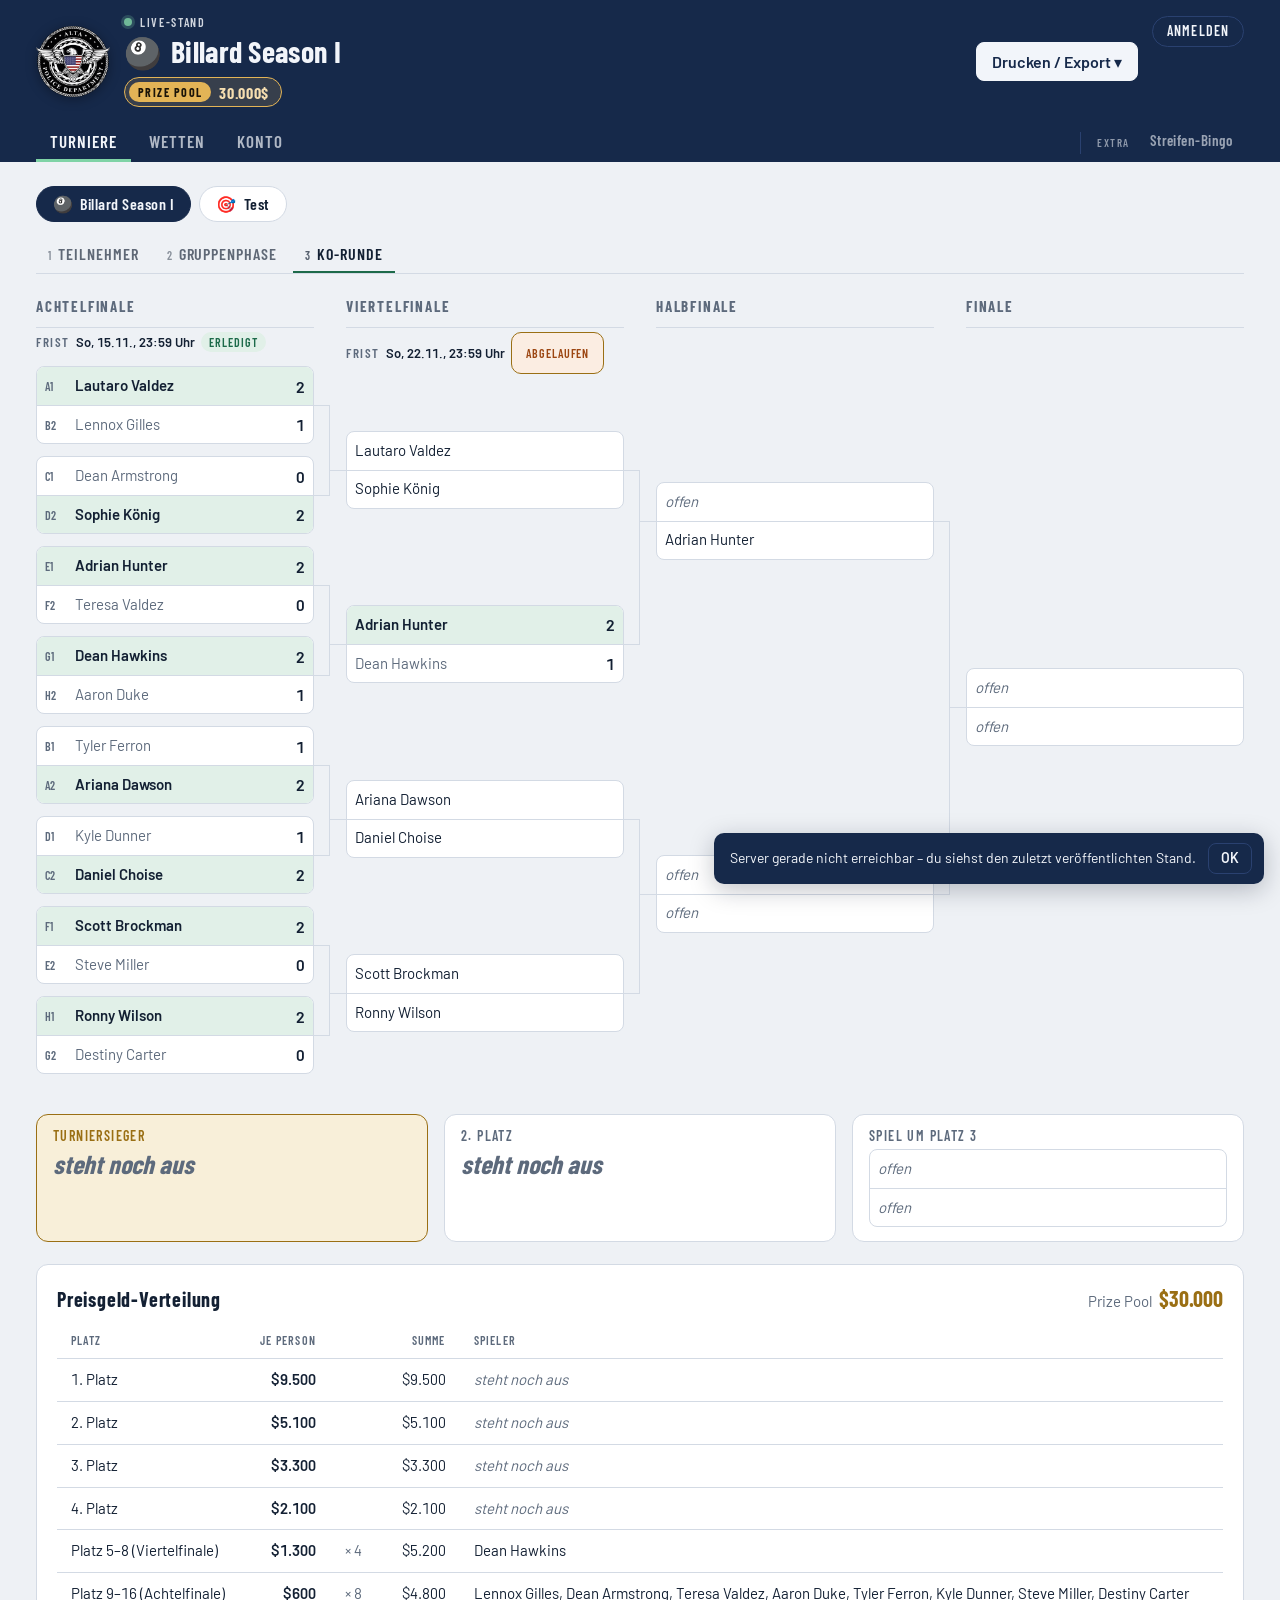
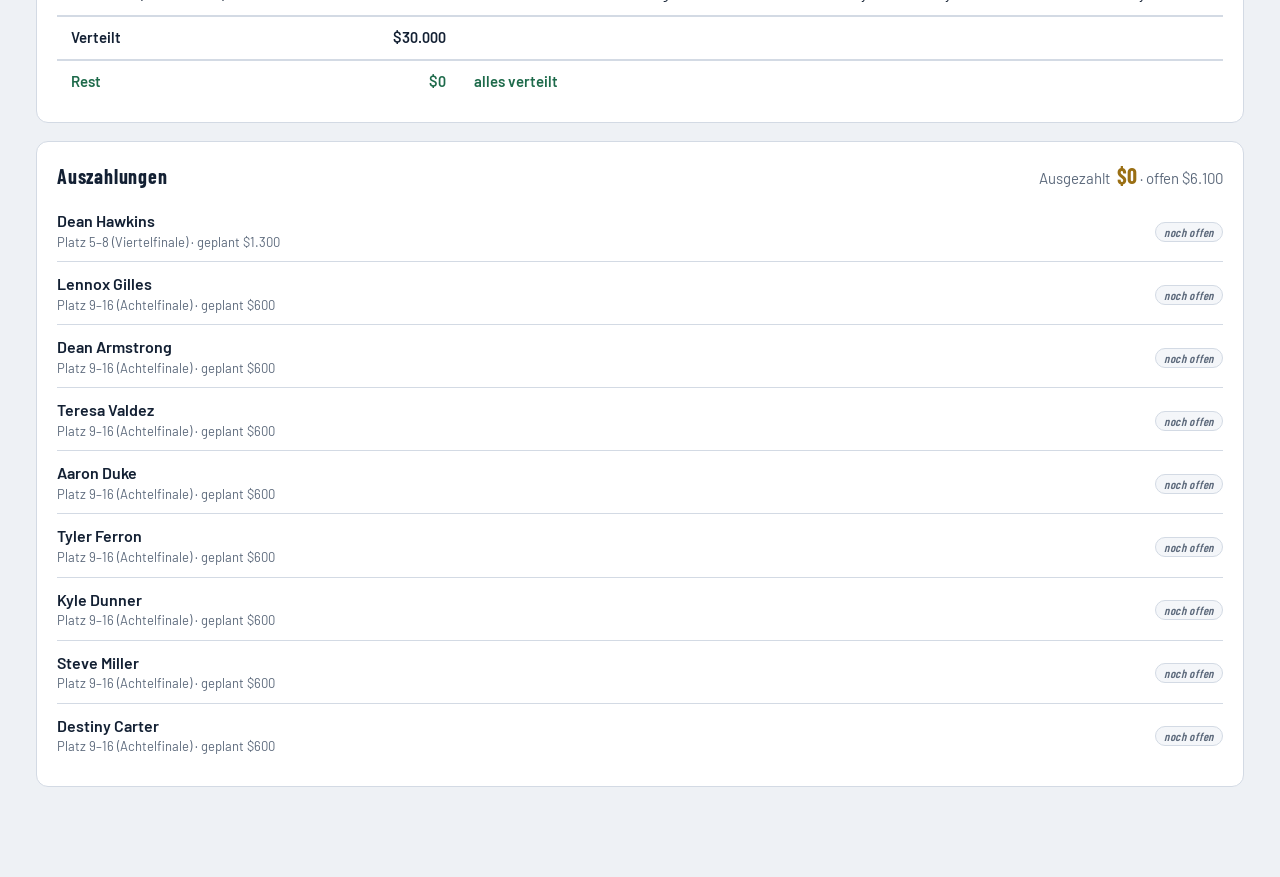
==== commit 4c7b013a: "ASL-Hub: Sportart je Turnier (Billard/Dart) Dart: Legs statt Frames, Leg-Differenz, Match-Länge (Bes" ====
--- a/docs/asl/index.html
+++ b/docs/asl/index.html
@@ -461,6 +461,13 @@
 .chip.ghost.on{color:var(--felt);border-color:var(--felt)}
 @media (max-width:640px){.nav-extra{padding-left:6px}.nav-extra::before{margin-right:2px}.nav-lbl,.x-long{display:none}.tab-nm{font-size:15px;padding:6px 4px}.tabs .tab{font-size:15px;padding:10px 8px 9px}.tab.extra{padding:8px 6px 9px}.tab-edit{margin-left:2px;padding:4px 6px}}
 @media (prefers-reduced-motion:reduce){*{transition:none!important}}
+.bo{display:inline-block;margin-left:8px;padding:2px 8px;border-radius:999px;background:var(--felt-soft);color:var(--felt);font:600 11px/1.3 var(--display);letter-spacing:.08em;text-transform:uppercase;vertical-align:2px}
+.match.bad input{border-color:var(--warn);background:var(--warn-soft)}
+.sport-row select,.bo-grid select{border:1px solid var(--line);border-radius:8px;background:var(--surface);color:var(--ink);padding:8px 10px;font:500 15px/1.2 var(--body)}
+.bo-row{display:flex;flex-direction:column;gap:8px;padding:12px;border:1px solid var(--line);border-radius:10px;background:var(--sunk)}
+.bo-row[hidden]{display:none}
+.bo-grid{display:grid;grid-template-columns:repeat(auto-fill,minmax(140px,1fr));gap:8px}
+.bo-grid label{display:flex;flex-direction:column;gap:4px;font:600 12px/1 var(--display);letter-spacing:.08em;text-transform:uppercase;color:var(--muted)}
 /* Website-Modus: Anmeldung, Konten */
 .acct{margin-left:auto;position:relative;align-self:flex-start}
 .acct-btn{background:transparent;border:1px solid var(--navy-soft);color:var(--navy-ink);border-radius:999px;padding:6px 14px;font:600 14px/1.2 var(--display);letter-spacing:.08em;text-transform:uppercase;cursor:pointer;white-space:nowrap;max-width:220px;overflow:hidden;text-overflow:ellipsis}
@@ -516,7 +523,7 @@
 @media (max-width:640px){.modal{padding:18px}.u-add{grid-template-columns:1fr 1fr}.u-add .btn{grid-column:1/-1}.u-x{justify-content:flex-start;width:100%}.h-t{font-size:13px}}
 </style>
 <div id="root"></div>
-<script type="application/json" id="state">{"tournaments":[{"id":"t1","emoji":"🎱","title":"Billard Season I","namesText":"Dean Hawkins\nMitch Hunter\nNika Rivera\nAvery Brettchen\nElla Cooper\nDrake Vance\nRiley Skye Ashcroft\nTyler Ferron\nClay Thompson\nLiam Brooks\nJohn Sheridan\nSteve Miller\nChristina Raven\nDesmond Washington\nLennox Gilles\nLautaro Valdez\nTeresa Valdez\nAriana Dawson\nDaniel Choise\nDean Armstrong\nChloe Clark\nRafael A. Lascano\nAaron Duke\nScott Brockman\nChloe Hampton\nSophie König\nJayden Brooks\nThomas Watkins\nRonny Wilson\nKyle Dunner\nI. F. Brennan\nD. McIntyre\nDestiny Carter\nT. John McBain\nAlan O Neill\nTito Martinez\nElias Vega\nAdrian Hunter","groupsCount":8,"players":[{"id":0,"name":"Dean Hawkins"},{"id":1,"name":"Mitch Hunter"},{"id":2,"name":"Nika Rivera"},{"id":3,"name":"Avery Brettchen"},{"id":4,"name":"Ella Cooper"},{"id":5,"name":"Drake Vance"},{"id":6,"name":"Riley Skye Ashcroft"},{"id":7,"name":"Tyler Ferron"},{"id":8,"name":"Clay Thompson"},{"id":9,"name":"Liam Brooks"},{"id":10,"name":"John Sheridan"},{"id":11,"name":"Steve Miller"},{"id":12,"name":"Christina Raven"},{"id":13,"name":"Desmond Washington"},{"id":14,"name":"Lennox Gilles"},{"id":15,"name":"Lautaro Valdez"},{"id":16,"name":"Teresa Valdez"},{"id":17,"name":"Ariana Dawson"},{"id":18,"name":"Daniel Choise"},{"id":19,"name":"Dean Armstrong"},{"id":20,"name":"Chloe Clark"},{"id":21,"name":"Rafael A. Lascano"},{"id":22,"name":"Aaron Duke"},{"id":23,"name":"Scott Brockman"},{"id":24,"name":"Chloe Hampton"},{"id":25,"name":"Sophie König"},{"id":26,"name":"Jayden Brooks"},{"id":27,"name":"Thomas Watkins"},{"id":28,"name":"Ronny Wilson"},{"id":29,"name":"Kyle Dunner"},{"id":30,"name":"I. F. Brennan"},{"id":31,"name":"D. McIntyre"},{"id":32,"name":"Destiny Carter"},{"id":33,"name":"T. John McBain"},{"id":34,"name":"Alan O Neill"},{"id":35,"name":"Tito Martinez"},{"id":36,"name":"Elias Vega"},{"id":37,"name":"Adrian Hunter"}],"groups":[{"name":"A","players":[13,30,17,15,10],"matches":[{"r":1,"a":30,"b":10,"sa":2,"sb":1},{"r":1,"a":17,"b":15,"sa":0,"sb":2},{"r":2,"a":13,"b":10,"sa":2,"sb":1},{"r":2,"a":30,"b":17,"sa":0,"sb":0,"wo":"both"},{"r":3,"a":13,"b":15,"sa":0,"sb":2},{"r":3,"a":10,"b":17,"sa":0,"sb":2},{"r":4,"a":13,"b":17,"sa":0,"sb":2},{"r":4,"a":15,"b":30,"sa":2,"sb":1},{"r":5,"a":13,"b":30,"sa":2,"sb":0},{"r":5,"a":15,"b":10,"sa":2,"sb":0}],"manual":null},{"name":"B","players":[7,14,12,20,34],"matches":[{"r":1,"a":14,"b":34,"sa":2,"sb":0},{"r":1,"a":12,"b":20,"sa":0,"sb":2},{"r":2,"a":7,"b":34,"sa":2,"sb":0},{"r":2,"a":14,"b":12,"sa":2,"sb":0},{"r":3,"a":7,"b":20,"sa":2,"sb":1},{"r":3,"a":34,"b":12,"sa":1,"sb":2},{"r":4,"a":7,"b":12,"sa":2,"sb":1},{"r":4,"a":20,"b":14,"sa":0,"sb":2},{"r":5,"a":7,"b":14,"sa":2,"sb":0},{"r":5,"a":20,"b":34,"sa":1,"sb":2}],"manual":null},{"name":"C","players":[19,2,18,27,4],"matches":[{"r":1,"a":2,"b":4,"sa":2,"sb":0},{"r":1,"a":18,"b":27,"sa":2,"sb":1},{"r":2,"a":19,"b":4,"sa":2,"sb":0},{"r":2,"a":2,"b":18,"sa":1,"sb":2},{"r":3,"a":19,"b":27,"sa":2,"sb":0},{"r":3,"a":4,"b":18,"sa":2,"sb":0},{"r":4,"a":19,"b":18,"sa":0,"sb":2},{"r":4,"a":27,"b":2,"sa":1,"sb":2},{"r":5,"a":19,"b":2,"sa":2,"sb":0},{"r":5,"a":27,"b":4,"sa":0,"sb":0,"wo":"both"}],"manual":null},{"name":"D","players":[24,35,29,33,25],"matches":[{"r":1,"a":35,"b":25,"sa":0,"sb":2},{"r":1,"a":29,"b":33,"sa":2,"sb":0},{"r":2,"a":24,"b":25,"sa":2,"sb":1},{"r":2,"a":35,"b":29,"sa":1,"sb":2},{"r":3,"a":24,"b":33,"sa":2,"sb":1},{"r":3,"a":25,"b":29,"sa":1,"sb":2},{"r":4,"a":24,"b":29,"sa":1,"sb":2},{"r":4,"a":33,"b":35,"sa":2,"sb":1},{"r":5,"a":24,"b":35,"sa":1,"sb":2},{"r":5,"a":33,"b":25,"sa":0,"sb":2}],"manual":null},{"name":"E","players":[11,9,1,3,37],"matches":[{"r":1,"a":9,"b":37,"sa":0,"sb":2},{"r":1,"a":1,"b":3,"sa":0,"sb":2},{"r":2,"a":11,"b":37,"sa":0,"sb":2},{"r":2,"a":9,"b":1,"sa":0,"sb":0,"wo":"both"},{"r":3,"a":11,"b":3,"sa":2,"sb":1},{"r":3,"a":37,"b":1,"sa":2,"sb":0},{"r":4,"a":11,"b":1,"sa":2,"sb":0},{"r":4,"a":3,"b":9,"sa":2,"sb":0},{"r":5,"a":11,"b":9,"sa":2,"sb":0},{"r":5,"a":3,"b":37,"sa":0,"sb":2}],"manual":null},{"name":"F","players":[6,31,23,16],"matches":[{"r":1,"a":6,"b":16,"sa":0,"sb":0,"wo":"both"},{"r":1,"a":31,"b":23,"sa":1,"sb":2},{"r":2,"a":6,"b":23,"sa":1,"sb":2},{"r":2,"a":16,"b":31,"sa":2,"sb":0},{"r":3,"a":6,"b":31,"sa":0,"sb":2},{"r":3,"a":23,"b":16,"sa":2,"sb":0}],"manual":null},{"name":"G","players":[8,32,5,0,36],"matches":[{"r":1,"a":32,"b":36,"sa":2,"sb":0},{"r":1,"a":5,"b":0,"sa":0,"sb":2},{"r":2,"a":8,"b":36,"sa":1,"sb":2},{"r":2,"a":32,"b":5,"sa":2,"sb":0},{"r":3,"a":8,"b":0,"sa":0,"sb":2},{"r":3,"a":36,"b":5,"sa":0,"sb":0,"wo":"both"},{"r":4,"a":8,"b":5,"sa":2,"sb":0},{"r":4,"a":0,"b":32,"sa":1,"sb":2},{"r":5,"a":8,"b":32,"sa":2,"sb":0},{"r":5,"a":0,"b":36,"sa":2,"sb":0}],"manual":null},{"name":"H","players":[21,28,22,26],"matches":[{"r":1,"a":21,"b":26,"sa":2,"sb":1},{"r":1,"a":28,"b":22,"sa":1,"sb":2},{"r":2,"a":21,"b":22,"sa":1,"sb":2,"wo":null},{"r":2,"a":26,"b":28,"sa":0,"sb":2},{"r":3,"a":21,"b":28,"sa":1,"sb":2},{"r":3,"a":22,"b":26,"sa":1,"sb":2}],"manual":null}],"ko":{"scores":{"0-7":{"pa":28,"pb":32,"sa":2,"sb":0},"0-3":{"pa":0,"pb":22,"sa":2,"sb":1},"0-2":{"pa":37,"pb":16,"sa":2,"sb":0},"0-1":{"pa":19,"pb":25,"sa":0,"sb":2},"0-6":{"pa":23,"pb":11,"sa":2,"sb":0},"0-5":{"pa":29,"pb":18,"sa":1,"sb":2},"0-4":{"pa":7,"pb":17,"sa":1,"sb":2}}},"thirdPlace":true,"deadlines":{"groups":"2026-11-04T23:59","r0":"2026-11-15T23:59"},"prize":"30.000$","payout":{"upTo":16,"amounts":{"p1":9500,"p2":5100,"p3":3300,"p4":2100,"p58":1300,"p916":600},"print":true}},{"id":"tmw40z9a1","emoji":"🎯","title":"Test","namesText":"1\n2\n3\n4\n5\n6\n7\n8\n9\n10\n11\n12\n13\n14\n15\n16\n\n","groupsCount":8,"players":[{"id":0,"name":"1"},{"id":1,"name":"2"},{"id":2,"name":"3"},{"id":3,"name":"4"},{"id":4,"name":"5"},{"id":5,"name":"6"},{"id":6,"name":"7"},{"id":7,"name":"8"},{"id":8,"name":"9"},{"id":9,"name":"10"},{"id":10,"name":"11"},{"id":11,"name":"12"},{"id":12,"name":"13"},{"id":13,"name":"14"},{"id":14,"name":"15"},{"id":15,"name":"16"}],"groups":[{"name":"A","players":[8,10],"matches":[{"r":1,"a":8,"b":10,"sa":2,"sb":0}],"manual":null},{"name":"B","players":[12,4],"matches":[{"r":1,"a":12,"b":4,"sa":2,"sb":1}],"manual":null},{"name":"C","players":[7,0],"matches":[{"r":1,"a":7,"b":0,"sa":null,"sb":null}],"manual":null},{"name":"D","players":[15,13],"matches":[{"r":1,"a":15,"b":13,"sa":null,"sb":null}],"manual":null},{"name":"E","players":[11,6],"matches":[{"r":1,"a":11,"b":6,"sa":2,"sb":0}],"manual":null},{"name":"F","players":[3,9],"matches":[{"r":1,"a":3,"b":9,"sa":null,"sb":null}],"manual":null},{"name":"G","players":[5,2],"matches":[{"r":1,"a":5,"b":2,"sa":null,"sb":null}],"manual":null},{"name":"H","players":[1,14],"matches":[{"r":1,"a":1,"b":14,"sa":null,"sb":null}],"manual":null}],"ko":null,"thirdPlace":true,"deadlines":{},"prize":"","payout":{"upTo":4,"amounts":{},"print":false},"bets":{"on":true,"cut":10,"list":[{"id":"wmw416ng3w90","mk":"g:B:12-4","pick":12,"amt":2000,"who":"1","at":1793912499507,"paid":false},{"id":"wmw4176fdoea","mk":"g:B:12-4","pick":4,"amt":3000,"who":"4","at":1793912524105,"paid":false},{"id":"wmw41ak7ltd1","mk":"g:A:10-8","pick":10,"amt":2000,"who":"16","at":1793912681937,"paid":false},{"id":"wmw46td22amf","mk":"g:E:11-6","pick":11,"amt":1000,"who":"1","at":1793921957210,"paid":false},{"id":"wmw46u850wyn","mk":"g:E:11-6","pick":6,"amt":5000,"who":"15","at":1793921997492,"paid":false}],"booked":{}}}],"bingo":{"title":"Streifen-Bingo","easy":"Verkehrsunfall mit anderem Verkehrsteilnehmer\nVerfolgung gestellt\nBeim Shopdispatch: \"Wir kaufen ein für Party/Feier\"\nBeim Shopdispatch: Gegenstände heruntergeworfen\nVerbandskasten/Warndreieck fehlt\nmin. 1x CURE alamiert\nbei Allgemeiner Verkehrskontrolle min. 5 Blitzer offen\nOfficer funkt bei Verfolgung falsche Himmelsrichtung/Gebäude/Straße durch (kein Punkt für Funkenden)\nBeifahrer steigt unaufgefordert bei Verkehrskontrolle mit aus\nFührerschein nicht dabei/im Besitz\nBehauptung nach Messung: \"Ihr Gerät ist defekt.\"\nim falschen Funk gefunkt\nStromausfall\nAnzahl vom selben Dispatch (z.B. 3x entflogener Vogel)\n3er Jugular Kolonne","medium":"Hausfriedensbruch (auch ungeahndet)\n>1000$ Blitzer bei einer Person\nPärchen beim Cringen gestört\nStreife wurde mit anderem Department verwechselt\nMellow Partybus gesichtet\nOffroad-Fahrzeug macht bei Verfolgung die Bergziege\n\"Das ist nicht mein Fahrzeug, das gehört einem Kumpel.\"\nZivilist nennt den Junior \"Azubi\"\n\"Das ist heute das x-Mal, dass Sie mich anhalten.\"\n\"Ich habe die Sirene nicht gehört, weil Radio zu laut.\"\nTäter weigert sich Fingerabdrücke/DNA abzugeben oder Aktenfotos von sich machen zu lassen\nTäter versucht bei Maßnahme zu flüchten\n\"Ich warte auf einen Freund.\"\nTranzende Personen am Dispatch\nFahrzeug ist aufgrund Reifenplatzer zum Stehen gekommen\nzu verfolgendes Fahrzeug verunfallt bei Verfolgung selbst","hard":"Unfallfrei (bis Ende des Bingos)\nZivilist fährt in offensichtlich abgesperrte Tatortsicherung und fragt, was passiert ist\nJemand läuft mit Maske rum und behauptet, es sei aus gesundheitlichen Gründen\nStreunendes Tier fotografieren (ohne Halter)","example":false,"card":{"cells":[{"t":"Beim Shopdispatch: \"Wir kaufen ein für Party/Feier\"","l":"easy"},{"t":"Streife wurde mit anderem Department verwechselt","l":"medium"},{"t":"bei Allgemeiner Verkehrskontrolle min. 5 Blitzer offen","l":"easy"},{"t":"zu verfolgendes Fahrzeug verunfallt bei Verfolgung selbst","l":"medium"},{"free":true},{"t":"Jemand läuft mit Maske rum und behauptet, es sei aus gesundheitlichen Gründen","l":"hard"},{"t":"Behauptung nach Messung: \"Ihr Gerät ist defekt.\"","l":"easy"},{"t":"Unfallfrei (bis Ende des Bingos)","l":"hard"},{"t":"Verbandskasten/Warndreieck fehlt","l":"easy"}],"no":9667,"at":1793921902449}},"konto":{"entries":[{"id":"kmvme1jqdw1n","d":"2026-10-24","amt":80000,"purpose":"Startgeld Billard Season I","tid":null,"prize":false}]}}</script>
+<script type="application/json" id="state">{"tournaments": [{"id": "t1", "emoji": "🎱", "title": "Billard Season I", "namesText": "Dean Hawkins\nMitch Hunter\nNika Rivera\nAvery Brettchen\nElla Cooper\nDrake Vance\nRiley Skye Ashcroft\nTyler Ferron\nClay Thompson\nLiam Brooks\nJohn Sheridan\nSteve Miller\nChristina Raven\nDesmond Washington\nLennox Gilles\nLautaro Valdez\nTeresa Valdez\nAriana Dawson\nDaniel Choise\nDean Armstrong\nChloe Clark\nRafael A. Lascano\nAaron Duke\nScott Brockman\nChloe Hampton\nSophie König\nJayden Brooks\nThomas Watkins\nRonny Wilson\nKyle Dunner\nI. F. Brennan\nD. McIntyre\nDestiny Carter\nT. John McBain\nAlan O Neill\nTito Martinez\nElias Vega\nAdrian Hunter", "groupsCount": 8, "players": [{"id": 0, "name": "Dean Hawkins"}, {"id": 1, "name": "Mitch Hunter"}, {"id": 2, "name": "Nika Rivera"}, {"id": 3, "name": "Avery Brettchen"}, {"id": 4, "name": "Ella Cooper"}, {"id": 5, "name": "Drake Vance"}, {"id": 6, "name": "Riley Skye Ashcroft"}, {"id": 7, "name": "Tyler Ferron"}, {"id": 8, "name": "Clay Thompson"}, {"id": 9, "name": "Liam Brooks"}, {"id": 10, "name": "John Sheridan"}, {"id": 11, "name": "Steve Miller"}, {"id": 12, "name": "Christina Raven"}, {"id": 13, "name": "Desmond Washington"}, {"id": 14, "name": "Lennox Gilles"}, {"id": 15, "name": "Lautaro Valdez"}, {"id": 16, "name": "Teresa Valdez"}, {"id": 17, "name": "Ariana Dawson"}, {"id": 18, "name": "Daniel Choise"}, {"id": 19, "name": "Dean Armstrong"}, {"id": 20, "name": "Chloe Clark"}, {"id": 21, "name": "Rafael A. Lascano"}, {"id": 22, "name": "Aaron Duke"}, {"id": 23, "name": "Scott Brockman"}, {"id": 24, "name": "Chloe Hampton"}, {"id": 25, "name": "Sophie König"}, {"id": 26, "name": "Jayden Brooks"}, {"id": 27, "name": "Thomas Watkins"}, {"id": 28, "name": "Ronny Wilson"}, {"id": 29, "name": "Kyle Dunner"}, {"id": 30, "name": "I. F. Brennan"}, {"id": 31, "name": "D. McIntyre"}, {"id": 32, "name": "Destiny Carter"}, {"id": 33, "name": "T. John McBain"}, {"id": 34, "name": "Alan O Neill"}, {"id": 35, "name": "Tito Martinez"}, {"id": 36, "name": "Elias Vega"}, {"id": 37, "name": "Adrian Hunter"}], "groups": [{"name": "A", "players": [13, 30, 17, 15, 10], "matches": [{"r": 1, "a": 30, "b": 10, "sa": 2, "sb": 1}, {"r": 1, "a": 17, "b": 15, "sa": 0, "sb": 2}, {"r": 2, "a": 13, "b": 10, "sa": 2, "sb": 1}, {"r": 2, "a": 30, "b": 17, "sa": 0, "sb": 0, "wo": "both"}, {"r": 3, "a": 13, "b": 15, "sa": 0, "sb": 2}, {"r": 3, "a": 10, "b": 17, "sa": 0, "sb": 2}, {"r": 4, "a": 13, "b": 17, "sa": 0, "sb": 2}, {"r": 4, "a": 15, "b": 30, "sa": 2, "sb": 1}, {"r": 5, "a": 13, "b": 30, "sa": 2, "sb": 0}, {"r": 5, "a": 15, "b": 10, "sa": 2, "sb": 0}], "manual": null}, {"name": "B", "players": [7, 14, 12, 20, 34], "matches": [{"r": 1, "a": 14, "b": 34, "sa": 2, "sb": 0}, {"r": 1, "a": 12, "b": 20, "sa": 0, "sb": 2}, {"r": 2, "a": 7, "b": 34, "sa": 2, "sb": 0}, {"r": 2, "a": 14, "b": 12, "sa": 2, "sb": 0}, {"r": 3, "a": 7, "b": 20, "sa": 2, "sb": 1}, {"r": 3, "a": 34, "b": 12, "sa": 1, "sb": 2}, {"r": 4, "a": 7, "b": 12, "sa": 2, "sb": 1}, {"r": 4, "a": 20, "b": 14, "sa": 0, "sb": 2}, {"r": 5, "a": 7, "b": 14, "sa": 2, "sb": 0}, {"r": 5, "a": 20, "b": 34, "sa": 1, "sb": 2}], "manual": null}, {"name": "C", "players": [19, 2, 18, 27, 4], "matches": [{"r": 1, "a": 2, "b": 4, "sa": 2, "sb": 0}, {"r": 1, "a": 18, "b": 27, "sa": 2, "sb": 1}, {"r": 2, "a": 19, "b": 4, "sa": 2, "sb": 0}, {"r": 2, "a": 2, "b": 18, "sa": 1, "sb": 2}, {"r": 3, "a": 19, "b": 27, "sa": 2, "sb": 0}, {"r": 3, "a": 4, "b": 18, "sa": 2, "sb": 0}, {"r": 4, "a": 19, "b": 18, "sa": 0, "sb": 2}, {"r": 4, "a": 27, "b": 2, "sa": 1, "sb": 2}, {"r": 5, "a": 19, "b": 2, "sa": 2, "sb": 0}, {"r": 5, "a": 27, "b": 4, "sa": 0, "sb": 0, "wo": "both"}], "manual": null}, {"name": "D", "players": [24, 35, 29, 33, 25], "matches": [{"r": 1, "a": 35, "b": 25, "sa": 0, "sb": 2}, {"r": 1, "a": 29, "b": 33, "sa": 2, "sb": 0}, {"r": 2, "a": 24, "b": 25, "sa": 2, "sb": 1}, {"r": 2, "a": 35, "b": 29, "sa": 1, "sb": 2}, {"r": 3, "a": 24, "b": 33, "sa": 2, "sb": 1}, {"r": 3, "a": 25, "b": 29, "sa": 1, "sb": 2}, {"r": 4, "a": 24, "b": 29, "sa": 1, "sb": 2}, {"r": 4, "a": 33, "b": 35, "sa": 2, "sb": 1}, {"r": 5, "a": 24, "b": 35, "sa": 1, "sb": 2}, {"r": 5, "a": 33, "b": 25, "sa": 0, "sb": 2}], "manual": null}, {"name": "E", "players": [11, 9, 1, 3, 37], "matches": [{"r": 1, "a": 9, "b": 37, "sa": 0, "sb": 2}, {"r": 1, "a": 1, "b": 3, "sa": 0, "sb": 2}, {"r": 2, "a": 11, "b": 37, "sa": 0, "sb": 2}, {"r": 2, "a": 9, "b": 1, "sa": 0, "sb": 0, "wo": "both"}, {"r": 3, "a": 11, "b": 3, "sa": 2, "sb": 1}, {"r": 3, "a": 37, "b": 1, "sa": 2, "sb": 0}, {"r": 4, "a": 11, "b": 1, "sa": 2, "sb": 0}, {"r": 4, "a": 3, "b": 9, "sa": 2, "sb": 0}, {"r": 5, "a": 11, "b": 9, "sa": 2, "sb": 0}, {"r": 5, "a": 3, "b": 37, "sa": 0, "sb": 2}], "manual": null}, {"name": "F", "players": [6, 31, 23, 16], "matches": [{"r": 1, "a": 6, "b": 16, "sa": 0, "sb": 0, "wo": "both"}, {"r": 1, "a": 31, "b": 23, "sa": 1, "sb": 2}, {"r": 2, "a": 6, "b": 23, "sa": 1, "sb": 2}, {"r": 2, "a": 16, "b": 31, "sa": 2, "sb": 0}, {"r": 3, "a": 6, "b": 31, "sa": 0, "sb": 2}, {"r": 3, "a": 23, "b": 16, "sa": 2, "sb": 0}], "manual": null}, {"name": "G", "players": [8, 32, 5, 0, 36], "matches": [{"r": 1, "a": 32, "b": 36, "sa": 2, "sb": 0}, {"r": 1, "a": 5, "b": 0, "sa": 0, "sb": 2}, {"r": 2, "a": 8, "b": 36, "sa": 1, "sb": 2}, {"r": 2, "a": 32, "b": 5, "sa": 2, "sb": 0}, {"r": 3, "a": 8, "b": 0, "sa": 0, "sb": 2}, {"r": 3, "a": 36, "b": 5, "sa": 0, "sb": 0, "wo": "both"}, {"r": 4, "a": 8, "b": 5, "sa": 2, "sb": 0}, {"r": 4, "a": 0, "b": 32, "sa": 1, "sb": 2}, {"r": 5, "a": 8, "b": 32, "sa": 2, "sb": 0}, {"r": 5, "a": 0, "b": 36, "sa": 2, "sb": 0}], "manual": null}, {"name": "H", "players": [21, 28, 22, 26], "matches": [{"r": 1, "a": 21, "b": 26, "sa": 2, "sb": 1}, {"r": 1, "a": 28, "b": 22, "sa": 1, "sb": 2}, {"r": 2, "a": 21, "b": 22, "sa": 1, "sb": 2, "wo": null}, {"r": 2, "a": 26, "b": 28, "sa": 0, "sb": 2}, {"r": 3, "a": 21, "b": 28, "sa": 1, "sb": 2}, {"r": 3, "a": 22, "b": 26, "sa": 1, "sb": 2}], "manual": null}], "ko": {"scores": {"0-7": {"pa": 28, "pb": 32, "sa": 2, "sb": 0}, "0-3": {"pa": 0, "pb": 22, "sa": 2, "sb": 1}, "0-2": {"pa": 37, "pb": 16, "sa": 2, "sb": 0}, "0-1": {"pa": 19, "pb": 25, "sa": 0, "sb": 2}, "0-6": {"pa": 23, "pb": 11, "sa": 2, "sb": 0}, "0-5": {"pa": 29, "pb": 18, "sa": 1, "sb": 2}, "0-4": {"pa": 7, "pb": 17, "sa": 1, "sb": 2}, "0-0": {"pa": 15, "pb": 14, "sa": 2, "sb": 1}, "1-1": {"pa": 37, "pb": 0, "sa": 2, "sb": 1}}}, "thirdPlace": true, "deadlines": {"groups": "2026-11-04T23:59", "r0": "2026-11-15T23:59", "r1": "2026-11-22T23:59"}, "prize": "30.000$", "payout": {"upTo": 16, "amounts": {"p1": 9500, "p2": 5100, "p3": 3300, "p4": 2100, "p58": 1300, "p916": 600}, "print": true}}, {"id": "tmw40z9a1", "emoji": "🎯", "title": "Test", "namesText": "1\n2\n3\n4\n5\n6\n7\n8\n9\n10\n11\n12\n13\n14\n15\n16\n\n", "groupsCount": 8, "players": [{"id": 0, "name": "1"}, {"id": 1, "name": "2"}, {"id": 2, "name": "3"}, {"id": 3, "name": "4"}, {"id": 4, "name": "5"}, {"id": 5, "name": "6"}, {"id": 6, "name": "7"}, {"id": 7, "name": "8"}, {"id": 8, "name": "9"}, {"id": 9, "name": "10"}, {"id": 10, "name": "11"}, {"id": 11, "name": "12"}, {"id": 12, "name": "13"}, {"id": 13, "name": "14"}, {"id": 14, "name": "15"}, {"id": 15, "name": "16"}], "groups": [{"name": "A", "players": [8, 10], "matches": [{"r": 1, "a": 8, "b": 10, "sa": 2, "sb": 0}], "manual": null}, {"name": "B", "players": [12, 4], "matches": [{"r": 1, "a": 12, "b": 4, "sa": 2, "sb": 1}], "manual": null}, {"name": "C", "players": [7, 0], "matches": [{"r": 1, "a": 7, "b": 0, "sa": null, "sb": null}], "manual": null}, {"name": "D", "players": [15, 13], "matches": [{"r": 1, "a": 15, "b": 13, "sa": null, "sb": null}], "manual": null}, {"name": "E", "players": [11, 6], "matches": [{"r": 1, "a": 11, "b": 6, "sa": 2, "sb": 0}], "manual": null}, {"name": "F", "players": [3, 9], "matches": [{"r": 1, "a": 3, "b": 9, "sa": null, "sb": null}], "manual": null}, {"name": "G", "players": [5, 2], "matches": [{"r": 1, "a": 5, "b": 2, "sa": null, "sb": null}], "manual": null}, {"name": "H", "players": [1, 14], "matches": [{"r": 1, "a": 1, "b": 14, "sa": null, "sb": null}], "manual": null}], "ko": null, "thirdPlace": true, "deadlines": {}, "prize": "", "payout": {"upTo": 4, "amounts": {}, "print": false}, "bets": {"on": true, "cut": 10, "list": [{"id": "wmw416ng3w90", "mk": "g:B:12-4", "pick": 12, "amt": 2000, "who": "1", "at": 1793912499507, "paid": false}, {"id": "wmw4176fdoea", "mk": "g:B:12-4", "pick": 4, "amt": 3000, "who": "4", "at": 1793912524105, "paid": false}, {"id": "wmw41ak7ltd1", "mk": "g:A:10-8", "pick": 10, "amt": 2000, "who": "16", "at": 1793912681937, "paid": false}, {"id": "wmw46td22amf", "mk": "g:E:11-6", "pick": 11, "amt": 1000, "who": "1", "at": 1793921957210, "paid": false}, {"id": "wmw46u850wyn", "mk": "g:E:11-6", "pick": 6, "amt": 5000, "who": "15", "at": 1793921997492, "paid": false}], "booked": {}}}], "bingo": {"title": "Streifen-Bingo", "easy": "Verkehrsunfall mit anderem Verkehrsteilnehmer\nVerfolgung gestellt\nBeim Shopdispatch: \"Wir kaufen ein für Party/Feier\"\nBeim Shopdispatch: Gegenstände heruntergeworfen\nVerbandskasten/Warndreieck fehlt\nmin. 1x CURE alamiert\nbei Allgemeiner Verkehrskontrolle min. 5 Blitzer offen\nOfficer funkt bei Verfolgung falsche Himmelsrichtung/Gebäude/Straße durch (kein Punkt für Funkenden)\nBeifahrer steigt unaufgefordert bei Verkehrskontrolle mit aus\nFührerschein nicht dabei/im Besitz\nBehauptung nach Messung: \"Ihr Gerät ist defekt.\"\nim falschen Funk gefunkt\nStromausfall\nAnzahl vom selben Dispatch (z.B. 3x entflogener Vogel)\n3er Jugular Kolonne", "medium": "Hausfriedensbruch (auch ungeahndet)\n>1000$ Blitzer bei einer Person\nPärchen beim Cringen gestört\nStreife wurde mit anderem Department verwechselt\nMellow Partybus gesichtet\nOffroad-Fahrzeug macht bei Verfolgung die Bergziege\n\"Das ist nicht mein Fahrzeug, das gehört einem Kumpel.\"\nZivilist nennt den Junior \"Azubi\"\n\"Das ist heute das x-Mal, dass Sie mich anhalten.\"\n\"Ich habe die Sirene nicht gehört, weil Radio zu laut.\"\nTäter weigert sich Fingerabdrücke/DNA abzugeben oder Aktenfotos von sich machen zu lassen\nTäter versucht bei Maßnahme zu flüchten\n\"Ich warte auf einen Freund.\"\nTranzende Personen am Dispatch\nFahrzeug ist aufgrund Reifenplatzer zum Stehen gekommen\nzu verfolgendes Fahrzeug verunfallt bei Verfolgung selbst", "hard": "Unfallfrei (bis Ende des Bingos)\nZivilist fährt in offensichtlich abgesperrte Tatortsicherung und fragt, was passiert ist\nJemand läuft mit Maske rum und behauptet, es sei aus gesundheitlichen Gründen\nStreunendes Tier fotografieren (ohne Halter)", "example": false, "card": {"cells": [{"t": "Beim Shopdispatch: \"Wir kaufen ein für Party/Feier\"", "l": "easy"}, {"t": "Streife wurde mit anderem Department verwechselt", "l": "medium"}, {"t": "bei Allgemeiner Verkehrskontrolle min. 5 Blitzer offen", "l": "easy"}, {"t": "zu verfolgendes Fahrzeug verunfallt bei Verfolgung selbst", "l": "medium"}, {"free": true}, {"t": "Jemand läuft mit Maske rum und behauptet, es sei aus gesundheitlichen Gründen", "l": "hard"}, {"t": "Behauptung nach Messung: \"Ihr Gerät ist defekt.\"", "l": "easy"}, {"t": "Unfallfrei (bis Ende des Bingos)", "l": "hard"}, {"t": "Verbandskasten/Warndreieck fehlt", "l": "easy"}], "no": 9667, "at": 1793921902449}}, "konto": {"entries": [{"id": "kmvme1jqdw1n", "d": "2026-10-24", "amt": 80000, "purpose": "Startgeld Billard Season I", "tid": null, "prize": false}]}}</script>
 <script id="app">
 (function(){
 const LETTERS = 'ABCDEFGH';
@@ -574,10 +581,26 @@
 
 const advOf = () => 16 / (state.groups.length || state.groupsCount);
 const nameOf = id => (state.players[id] ? state.players[id].name : '?');
+// Sportarten: Begriffe + Match-Länge (Best of) je Runde
+const SPORTS = {
+  billard: { name: 'Billard', em: '🎱', u: 'Frames', u1: 'Frame', ab: 'Fr.', d: 'Frame-Differenz' },
+  dart: { name: 'Dart', em: '🎯', u: 'Legs', u1: 'Leg', ab: 'Legs', d: 'Leg-Differenz' },
+};
+const BO_DEF = { g: 3, r0: 3, r1: 5, r2: 5, p3: 5, r3: 7 };
+const BO_KEYS = [['g', 'Gruppen'], ['r0', 'Achtelfinale'], ['r1', 'Viertelfinale'], ['r2', 'Halbfinale'], ['p3', 'Platz 3'], ['r3', 'Finale']];
+const sportOf = t => (t = t || state, t && SPORTS[t.sport] ? t.sport : 'billard');
+const SP = () => SPORTS[sportOf()];
+const isDart = () => sportOf() === 'dart';
+const boOf = k => (isDart() ? (state.bo && +state.bo[k]) || BO_DEF[k] : 0);
+const need = k => { const b = boOf(k); return b ? Math.ceil(b / 2) : 0; };
+const okScore = (sa, sb, k) => { const n = need(k); return !n || (Math.max(sa, sb) === n && Math.min(sa, sb) < n); };
+const koK = key => (key === '3p' ? 'p3' : 'r' + key[0]);
+const boTag = k => (isDart() ? ` <span class="bo">Best of ${boOf(k)}</span>` : '');
 const num = v => { if (v === '' || v == null) return null; const n = Math.floor(+v); return isNaN(n) ? null : Math.max(0, n); };
-const played = m => m.wo === 'both' || (m.sa != null && m.sb != null && m.sa !== m.sb);
+const played = m => m.wo === 'both' || (m.sa != null && m.sb != null && m.sa !== m.sb && (!!m.wo || okScore(m.sa, m.sb, 'g')));
 // Kampflos-Wertung: übliche Gewinn-Frames im Turnier (meist 2), sonst 2
-function woFrames() {
+function woFrames(k) {
+  if (isDart()) return need(k || 'g');
   const cnt = {};
   state.groups.forEach(g => g.matches.forEach(m => { if (!m.wo && played(m)) { const w = Math.max(m.sa, m.sb); cnt[w] = (cnt[w] || 0) + 1; } }));
   const best = Object.entries(cnt).sort((a, b) => b[1] - a[1])[0];
@@ -722,7 +745,7 @@
     let wo = null;
     if (s && s.pa === A.id && s.pb === B.id) { sa = s.sa; sb = s.sb; wo = s.wo || null; }
     let winner = null, loser = null;
-    if (A.id != null && B.id != null && sa != null && sb != null && sa !== sb) { winner = sa > sb ? A.id : B.id; loser = sa > sb ? B.id : A.id; }
+    if (A.id != null && B.id != null && sa != null && sb != null && sa !== sb && (wo || okScore(sa, sb, koK(key)))) { winner = sa > sb ? A.id : B.id; loser = sa > sb ? B.id : A.id; }
     return { key, A, B, sa, sb, winner, loser, wo };
   }
   const rounds = [seeds.map((p, i) => mk('0-' + i, p[0], p[1]))];
@@ -806,7 +829,7 @@
     h += `<div class="banner">Spieler umbenennen, in eine andere Gruppe verschieben oder mit jemandem tauschen. Spielpläne passen sich automatisch an. Schon eingetragene Ergebnisse bleiben, solange die Paarung bestehen bleibt.</div>`;
     return h + '<div class="groups">' + state.groups.map((g, gi) => groupEditCard(g, gi, A)).join('') + '</div>';
   }
-  if (canWrite && !complete) h += `<p class="hint" style="margin:-8px 0 16px">Ergebnis in gewonnenen Frames eintragen, z. B. 2 : 1. Wer nur einen Frame spielt, trägt 1 : 0 ein. Sobald eine Gruppe fertig ist, rücken ihre Weiterkommer direkt in die KO-Runde.</p>`;
+  if (canWrite && !complete) h += `<p class="hint" style="margin:-8px 0 16px">${isDart() ? `Ergebnis in gewonnenen Legs eintragen. Gruppenspiele gehen über Best of ${boOf('g')}: Wer zuerst ${need('g')} Legs hat, gewinnt (z. B. ${need('g')} : ${need('g') - 1}).` : 'Ergebnis in gewonnenen Frames eintragen, z. B. 2 : 1. Wer nur einen Frame spielt, trägt 1 : 0 ein.'} Sobald eine Gruppe fertig ist, rücken ihre Weiterkommer direkt in die KO-Runde.</p>`;
   h += '<div class="groups">' + state.groups.map((g, gi) => groupCard(g, gi, A)).join('') + '</div>';
   return h;
 }
@@ -895,7 +918,7 @@
     <header class="g-head"><h3>Gruppe ${g.name}</h3><span class="g-sub">${badge}${g.players.length} Spieler · Top ${A} weiter</span></header>
     <div class="tbl"><table class="stand"><thead><tr>
       <th class="c">#</th><th>Spieler</th><th class="n" title="Spiele">Sp</th><th class="n" title="Siege">S</th>
-      <th class="n" title="Niederlagen">N</th><th class="n" title="Frames">Fr.</th><th class="n" title="Frame-Differenz">+/−</th>
+      <th class="n" title="Niederlagen">N</th><th class="n" title="${SP().u}">${SP().ab}</th><th class="n" title="${SP().d}">+/−</th>
       ${canWrite ? '<th class="mv"><span class="sr">Reihenfolge ändern</span></th>' : ''}</tr></thead><tbody>`;
   const safe = safeIds(g);
   rows.forEach((r, i) => {
@@ -907,7 +930,7 @@
   });
   h += '</tbody></table></div>';
   if (g.manual) h += `<p class="note">Reihenfolge von der Turnierleitung festgelegt.${canWrite ? ` <button class="link" data-act="auto" data-g="${gi}">Wieder automatisch sortieren</button>` : ''}</p>`;
-  else if (ties.length) h += ties.map(u => `<p class="note warn"><b>Gleichstand:</b> ${u.ids.map(id => esc(nameOf(id))).join(', ').replace(/, ([^,]*)$/, ' und $1')} – Siege, Frames und direkter Vergleich sind gleich. <b>Es muss ein Entscheidungsspiel gespielt werden.</b>${canWrite ? ' Danach die Reihenfolge mit ▲▼ festlegen, dann rücken die Plätze in die KO-Runde.' : ' Bis dahin bleibt der Platz in der KO-Runde offen.'}</p>`).join('');
+  else if (ties.length) h += ties.map(u => `<p class="note warn"><b>Gleichstand:</b> ${u.ids.map(id => esc(nameOf(id))).join(', ').replace(/, ([^,]*)$/, ' und $1')} – Siege, ${SP().u} und direkter Vergleich sind gleich. <b>Es muss ein Entscheidungsspiel gespielt werden.</b>${canWrite ? ' Danach die Reihenfolge mit ▲▼ festlegen, dann rücken die Plätze in die KO-Runde.' : ' Bis dahin bleibt der Platz in der KO-Runde offen.'}</p>`).join('');
   else if (done && canWrite && advOf() < g.players.length) h += `<p class="note">Gruppe fertig – die Top ${advOf()} stehen in der KO-Runde.</p>`;
   const list = sortedMatches(g), nOpen = list.filter(x => !x.p).length;
   h += '<ol class="matches">' + list.map((x, k) => {
@@ -916,9 +939,9 @@
     const L = sw ? { id: m.b, s: m.sb, side: 'sb', suf: 'b' } : { id: m.a, s: m.sa, side: 'sa', suf: 'a' };
     const R = sw ? { id: m.a, s: m.sa, side: 'sa', suf: 'a' } : { id: m.b, s: m.sb, side: 'sb', suf: 'b' };
     const p = x.p, wa = p && L.s > R.s, wb = p && R.s > L.s;
-    const bad = m.sa != null && m.sb != null && m.sa === m.sb;
+    const bad = m.sa != null && m.sb != null && (m.sa === m.sb || !okScore(m.sa, m.sb, 'g'));
     const na = esc(nameOf(L.id)), nb = esc(nameOf(R.id));
-    const inp = (S, nm) => `<input id="g-${gi}-${mi}-${S.suf}" type="number" min="0" inputmode="numeric" data-kind="g" data-g="${gi}" data-m="${mi}" data-side="${S.side}" value="${S.s ?? ''}" aria-label="Frames ${nm}">`;
+    const inp = (S, nm) => `<input id="g-${gi}-${mi}-${S.suf}" type="number" min="0" inputmode="numeric" data-kind="g" data-g="${gi}" data-m="${mi}" data-side="${S.side}" value="${S.s ?? ''}" aria-label="${SP().u} ${nm}">`;
     // Nicht angetreten: wer fehlt (bezogen auf die Anzeige links/rechts)
     const absL = m.wo === 'both' || m.wo === L.suf, absR = m.wo === 'both' || m.wo === R.suf;
     const mid = m.wo
@@ -1087,7 +1110,7 @@
   const stale = staleScores(br);
   if (canWrite && stale.length) h += `<div class="banner warn">${stale.length === 1 ? 'Ein eingetragenes KO-Ergebnis passt' : `${stale.length} eingetragene KO-Ergebnisse passen`} nicht mehr zur aktuellen Paarung, weil sich eine Gruppe geändert hat: ${stale.map(x => `${x.round}: ${esc(x.s.pa != null ? nameOf(x.s.pa) : '?')} – ${esc(x.s.pb != null ? nameOf(x.s.pb) : '?')} ${x.s.sa ?? '–'}:${x.s.sb ?? '–'}`).join(' · ')}. Gespeichert bleibt es trotzdem und taucht wieder auf, sobald die Paarung wieder so steht. Ein neues Ergebnis im selben Spiel ersetzt es.</div>`;
   if (canWrite) h += `<div class="bar"><label class="check"><input type="checkbox" id="third" ${state.thirdPlace ? 'checked' : ''}> Spiel um Platz 3</label>
-    <span class="hint" style="margin:0">Frames eintragen – der Sieger rückt automatisch in die nächste Runde.</span></div>`;
+    <span class="hint" style="margin:0">${isDart() ? 'Gewonnene Legs eintragen – die Match-Länge (Best of) steht über jeder Runde.' : 'Frames eintragen'} – der Sieger rückt automatisch in die nächste Runde.</span></div>`;
   h += bracketHTML(br, canWrite);
   h += payoutHTML(br);
   if (poAny() || poPaidList().length) h += paidOutHTML(br);
@@ -1109,7 +1132,7 @@
     const seed = r === 0 && P.label ? `<span class="seed">${P.label}</span>` : '';
     const v = m[sk];
     const ctl = editable && !m.wo
-      ? `<input id="k-${m.key}-${side}" type="number" min="0" inputmode="numeric" data-kind="k" data-key="${m.key}" data-side="${sk}" data-pa="${m.A.id ?? ''}" data-pb="${m.B.id ?? ''}" value="${v ?? ''}" ${!both ? 'disabled' : ''} aria-label="Frames ${nm}">`
+      ? `<input id="k-${m.key}-${side}" type="number" min="0" inputmode="numeric" data-kind="k" data-key="${m.key}" data-side="${sk}" data-pa="${m.A.id ?? ''}" data-pb="${m.B.id ?? ''}" value="${v ?? ''}" ${!both ? 'disabled' : ''} aria-label="${SP().u} ${nm}">`
       : `<span class="sc">${v ?? ''}</span>`;
     const more = editable ? (side === 'a' && both ? `<button class="m-more${m.wo ? ' on' : ''}" data-act="wo-open" data-k="${wk}" aria-expanded="${woOpen === wk}" aria-label="Nicht angetreten eintragen" title="Nicht angetreten …">⋯</button>` : '<span class="m-more-sp"></span>') : '';
     return `<div class="row${isW ? ' w' : ''}${isL ? ' l' : ''}${abs ? ' na' : ''}">${seed}<span class="nm"${nm ? ` title="${nm}${abs ? ' – nicht angetreten' : ''}"` : ''}>${name}</span>${ctl}${more}</div>`;
@@ -1119,7 +1142,8 @@
     <button class="btn" data-act="wo-set" data-k="${wk}" data-who="b" data-pa="${m.A.id}" data-pb="${m.B.id}" aria-pressed="${m.wo === 'b'}">${esc(nameOf(m.B.id))}</button>
     ${m.wo ? `<button class="btn" data-act="wo-set" data-k="${wk}" data-who="" data-pa="${m.A.id}" data-pb="${m.B.id}">Zurücksetzen</button>` : ''}
     <small>Der Gegner kommt kampflos weiter.</small></div>` : '';
-  return `<div class="match${m.wo ? ' is-wo' : ''}">${rows}${pop}</div>`;
+  const kbad = editable && !m.wo && m.sa != null && m.sb != null && m.winner == null && m.A.id != null && m.B.id != null;
+  return `<div class="match${m.wo ? ' is-wo' : ''}${kbad ? ' bad' : ''}"${kbad && isDart() ? ` title="Best of ${boOf(koK(m.key))}: Der Sieger braucht genau ${need(koK(m.key))} Legs."` : ''}>${rows}${pop}</div>`;
 }
 /* ---------- Fristen ---------- */
 const WD = ['So', 'Mo', 'Di', 'Mi', 'Do', 'Fr', 'Sa'];
@@ -1157,12 +1181,12 @@
     if (rd.length === 1) body = `<div class="pair"><div class="slot">${matchHTML(rd[0], editable, r)}</div></div>`;
     else for (let i = 0; i < rd.length; i += 2)
       body += `<div class="pair"><div class="slot">${matchHTML(rd[i], editable, r)}</div><div class="slot">${matchHTML(rd[i + 1], editable, r)}</div></div>`;
-    return `<div class="col${r < 3 ? ' has-next' : ''}${r > 0 ? ' has-prev' : ''}"><h4>${ROUND_NAMES[r]}</h4>${dlHTML('r' + r, true)}<div class="col-body">${body}</div></div>`;
+    return `<div class="col${r < 3 ? ' has-next' : ''}${r > 0 ? ' has-prev' : ''}"><h4>${ROUND_NAMES[r]}${boTag('r' + r)}</h4>${dlHTML('r' + r, true)}<div class="col-body">${body}</div></div>`;
   }).join('');
   const who = id => id != null ? esc(nameOf(id)) : '<span class="ph">steht noch aus</span>';
   let pod = `<div class="pod champ"><div class="lbl">Turniersieger</div><div class="who">${who(br.champion)}</div></div>
     <div class="pod"><div class="lbl">2. Platz</div><div class="who">${who(br.runnerUp)}</div></div>`;
-  if (state.thirdPlace) pod += `<div class="pod"><div class="lbl">Spiel um Platz 3${br.third.winner != null ? ' · Sieger: ' + esc(nameOf(br.third.winner)) : ''}</div>${matchHTML(br.third, editable, 1)}</div>`;
+  if (state.thirdPlace) pod += `<div class="pod"><div class="lbl">Spiel um Platz 3${isDart() ? ' · Best of ' + boOf('p3') : ''}${br.third.winner != null ? ' · Sieger: ' + esc(nameOf(br.third.winner)) : ''}</div>${matchHTML(br.third, editable, 1)}</div>`;
   return `<div class="bracket-scroll"><div class="bracket">${cols}</div></div><div class="podium">${pod}</div>`;
 }
 
@@ -1258,7 +1282,7 @@
 }
 function drawBracket(x, br, logo) {
   const M = 80, top = 295, gap = 84, colW = (PW - 2 * M - gap * 3) / 4;
-  const hasDl = [0, 1, 2, 3].some(r => state.deadlines['r' + r]);
+  const hasDl = isDart() || [0, 1, 2, 3].some(r => state.deadlines['r' + r]);
   const poShow = !!(state.payout && state.payout.print && poAny()), PA = poShow ? state.payout.amounts : {};
   const poLine = (bx, v, y) => { if (!poShow || !v) return; x.font = `700 36px ${FD}`; spaced(x, 2); x.fillStyle = C.gold; x.fillText(money(v), bx + 34, y); spaced(x, 0); };
   const areaTop = top + (hasDl ? 104 : 76), areaH = hasDl ? 1042 : 1070, rh = 50;
@@ -1270,7 +1294,8 @@
     if (poShow) { const k = r === 0 ? 'p916' : r === 1 ? 'p58' : r === 2 && !state.thirdPlace ? 'p34' : null, v = k && PA[k];
       if (v) { x.font = `700 30px ${FD}`; spaced(x, 2); x.fillStyle = C.gold; x.textAlign = 'right'; x.fillText('JE ' + money(v), cx + colW, top + 24); x.textAlign = 'left'; spaced(x, 0); } }
     const dv = state.deadlines['r' + r];
-    if (dv) { x.font = `600 27px ${FB}`; x.fillStyle = C.muted; x.fillText(fit(x, 'Frist: ' + fmtDl(dv, true), colW), cx, top + 64); }
+    const sub = [isDart() ? 'Best of ' + boOf('r' + r) : '', dv ? 'Frist: ' + fmtDl(dv, true) : ''].filter(Boolean).join('  ·  ');
+    if (sub) { x.font = `600 27px ${FB}`; x.fillStyle = C.muted; x.fillText(fit(x, sub, colW), cx, top + 64); }
     x.fillStyle = C.mint; x.fillRect(cx, top + (hasDl ? 86 : 52), 70, 5);
     x.fillStyle = C.line; x.fillRect(cx + 70, top + (hasDl ? 87.5 : 53.5), colW - 70, 2);
     const seg = areaH / rd.length;
@@ -1307,7 +1332,7 @@
   x.fillText(fit(x, who(br.runnerUp), bw - 70), bx + 34, py + ph / 2 + 24);
   poLine(bx, PA.p2, py + ph - 30);
   if (state.thirdPlace) {
-    bx = box(2, 'Spiel um Platz 3', false);
+    bx = box(2, 'Spiel um Platz 3' + (isDart() ? ' · Best of ' + boOf('p3') : ''), false);
     drawMatch(x, br.third, bx + 34, py + 74, bw - 60, 44, false);
     if (poShow && (PA.p3 || PA.p4)) { x.font = `700 32px ${FD}`; spaced(x, 2); x.fillStyle = C.gold;
       x.fillText(fit(x, [PA.p3 ? '3.: ' + money(PA.p3) : '', PA.p4 ? '4.: ' + money(PA.p4) : ''].filter(Boolean).join('   ·   '), bw - 70), bx + 34, py + ph - 26); spaced(x, 0); }
@@ -1460,7 +1485,7 @@
   x.textAlign = 'left'; x.font = `700 28px ${FD}`; spaced(x, 2); x.fillStyle = C.muted;
   let lx = M; const put = (t, col, font) => { x.font = font; x.fillStyle = col; x.fillText(t, lx, ly); lx += x.measureText(t).width; };
   put('PLATZIERUNG IN DER GRUPPE NACH:  ', C.muted, `700 28px ${FD}`); spaced(x, 0);
-  put('Siege  →  +/− (Frame-Differenz)  →  gewonnene Frames  →  direkter Vergleich', C.ink, `500 28px ${FB}`);
+  put(`Siege  →  +/− (${SP().d})  →  gewonnene ${SP().u}  →  direkter Vergleich`, C.ink, `500 28px ${FB}`);
   x.textAlign = 'right'; x.font = `500 28px ${FB}`; x.fillStyle = C.muted;
   const leg2 = '✓ sicher weiter  ·  n. a. = nicht angetreten';
   if (lx + 60 + x.measureText(leg2).width < PW - M) x.fillText(leg2, PW - M, ly);
@@ -2109,6 +2134,7 @@
 function tourFormHTML() {
   const edit = tourForm === 'edit';
   const name = edit ? state.title : '', em = edit ? (state.emoji || '') : '🏆';
+  const sp = edit ? sportOf() : 'billard', bo = Object.assign({}, BO_DEF, edit && state.bo ? state.bo : {});
   return `<div class="tform">
     <div class="tform-row">
       <input type="text" id="tfName" value="${esc(name)}" placeholder="Name, z. B. APD Dart-Cup" autocomplete="off" aria-label="Turniername">
@@ -2124,6 +2150,15 @@
     <div class="tform-row prize-row">
       <label class="lbl" for="tfPrize" style="margin:0;align-self:center">Prize Pool</label>
       <input type="text" id="tfPrize" value="${esc(edit ? (state.prize || '') : '')}" maxlength="40" placeholder="optional, z. B. $50.000" autocomplete="off">
+    </div>
+    <div class="tform-row sport-row">
+      <label class="lbl" for="tfSport" style="margin:0;align-self:center">Sportart</label>
+      <select id="tfSport">${Object.entries(SPORTS).map(([k, v]) => `<option value="${k}"${k === sp ? ' selected' : ''}>${v.em} ${v.name}</option>`).join('')}</select>
+    </div>
+    <div class="bo-row" id="tfBo"${sp === 'dart' ? '' : ' hidden'}>
+      <span class="lbl" style="margin:0">Match-Länge (Legs)</span>
+      <div class="bo-grid">${BO_KEYS.map(([k, l]) => `<label><span>${l}</span><select id="tfBo-${k}">${[1, 3, 5, 7, 9, 11].map(n => `<option value="${n}"${n === bo[k] ? ' selected' : ''}>Best of ${n}</option>`).join('')}</select></label>`).join('')}</div>
+      <p class="hint" style="margin:0">Best of 5 = wer zuerst 3 Legs gewinnt, ist weiter.${edit ? ' Schon eingetragene Ergebnisse, die nicht zur neuen Länge passen, werden rot markiert und zählen erst nach Korrektur.' : ''}</p>
     </div>
     <p class="hint" style="margin:-4px 0 0">Preisgeld des Turniers. Leer lassen, wenn es keins gibt – dann taucht es auch im Ausdruck nicht auf.${edit && data.konto.entries.length ? ` Kasse: ${money(kReserve().bal)} · frei verfügbar nach allen Prize Pools ${money(kReserve().free)}.` : ''}</p>
   </div>`;
@@ -2291,7 +2326,7 @@
       if (!state.ko || typeof state.ko !== 'object') state.ko = { scores: {} };
       if (!state.ko.scores) state.ko.scores = {};
       if (!who) state.ko.scores[key] = { pa, pb, sa: null, sb: null };
-      else { const F = woFrames(); state.ko.scores[key] = { pa, pb, sa: who === 'a' ? 0 : F, sb: who === 'b' ? 0 : F, wo: who }; }
+      else { const F = woFrames(koK(key)); state.ko.scores[key] = { pa, pb, sa: who === 'a' ? 0 : F, sb: who === 'b' ? 0 : F, wo: who }; }
     }
     woOpen = null; changed(); rerender();
   }
@@ -2343,9 +2378,12 @@
   else if (act === 'tour-save') {
     const name = ($('#tfName') && $('#tfName').value.trim()) || '', em = cleanEmoji($('#tfEmoji') && $('#tfEmoji').value);
     const prize = (($('#tfPrize') && $('#tfPrize').value) || '').trim().slice(0, 40);
-    if (tourForm === 'edit') { state.title = name || state.title; state.emoji = em; state.prize = prize; }
+    const sport = ($('#tfSport') && $('#tfSport').value) || 'billard';
+    const bo = {}; BO_KEYS.forEach(([k]) => { const el = $('#tfBo-' + k); bo[k] = el ? +el.value : BO_DEF[k]; });
+    if (tourForm === 'edit') { state.title = name || state.title; state.emoji = em; state.prize = prize; state.sport = sport; if (sport === 'dart') state.bo = bo; }
     else {
       const t = defaults(name || 'Neues Turnier'); t.emoji = em; t.prize = prize; t.id = 't' + Date.now().toString(36);
+      t.sport = sport; if (sport === 'dart') t.bo = bo;
       data.tournaments.push(t); state = t; ls.set('apd-tour', t.id); tab = 'setup';
     }
     tourForm = null; changed(); render();
@@ -2405,6 +2443,14 @@
   if (e.key === 'Escape' && tourForm) { tourForm = null; render(); }
 });
 document.addEventListener('change', e => {
+  if (e.target && e.target.id === 'tfSport') {
+    const v = e.target.value, box = $('#tfBo'), inp = $('#tfEmoji');
+    if (box) box.hidden = v !== 'dart';
+    if (inp && (!inp.value || inp.value === '🏆' || Object.values(SPORTS).some(x => x.em === inp.value))) {
+      inp.value = SPORTS[v].em; document.querySelectorAll('.em-btn').forEach(x => x.setAttribute('aria-pressed', x.dataset.e === inp.value));
+    }
+    return;
+  }
   const t = e.target;
   if (t.dataset.kind === 'ex-what') { exWhat = t.value; return; }
   if (t.dataset.kind === 'ex-fmt') { exFmt = t.value; return; }
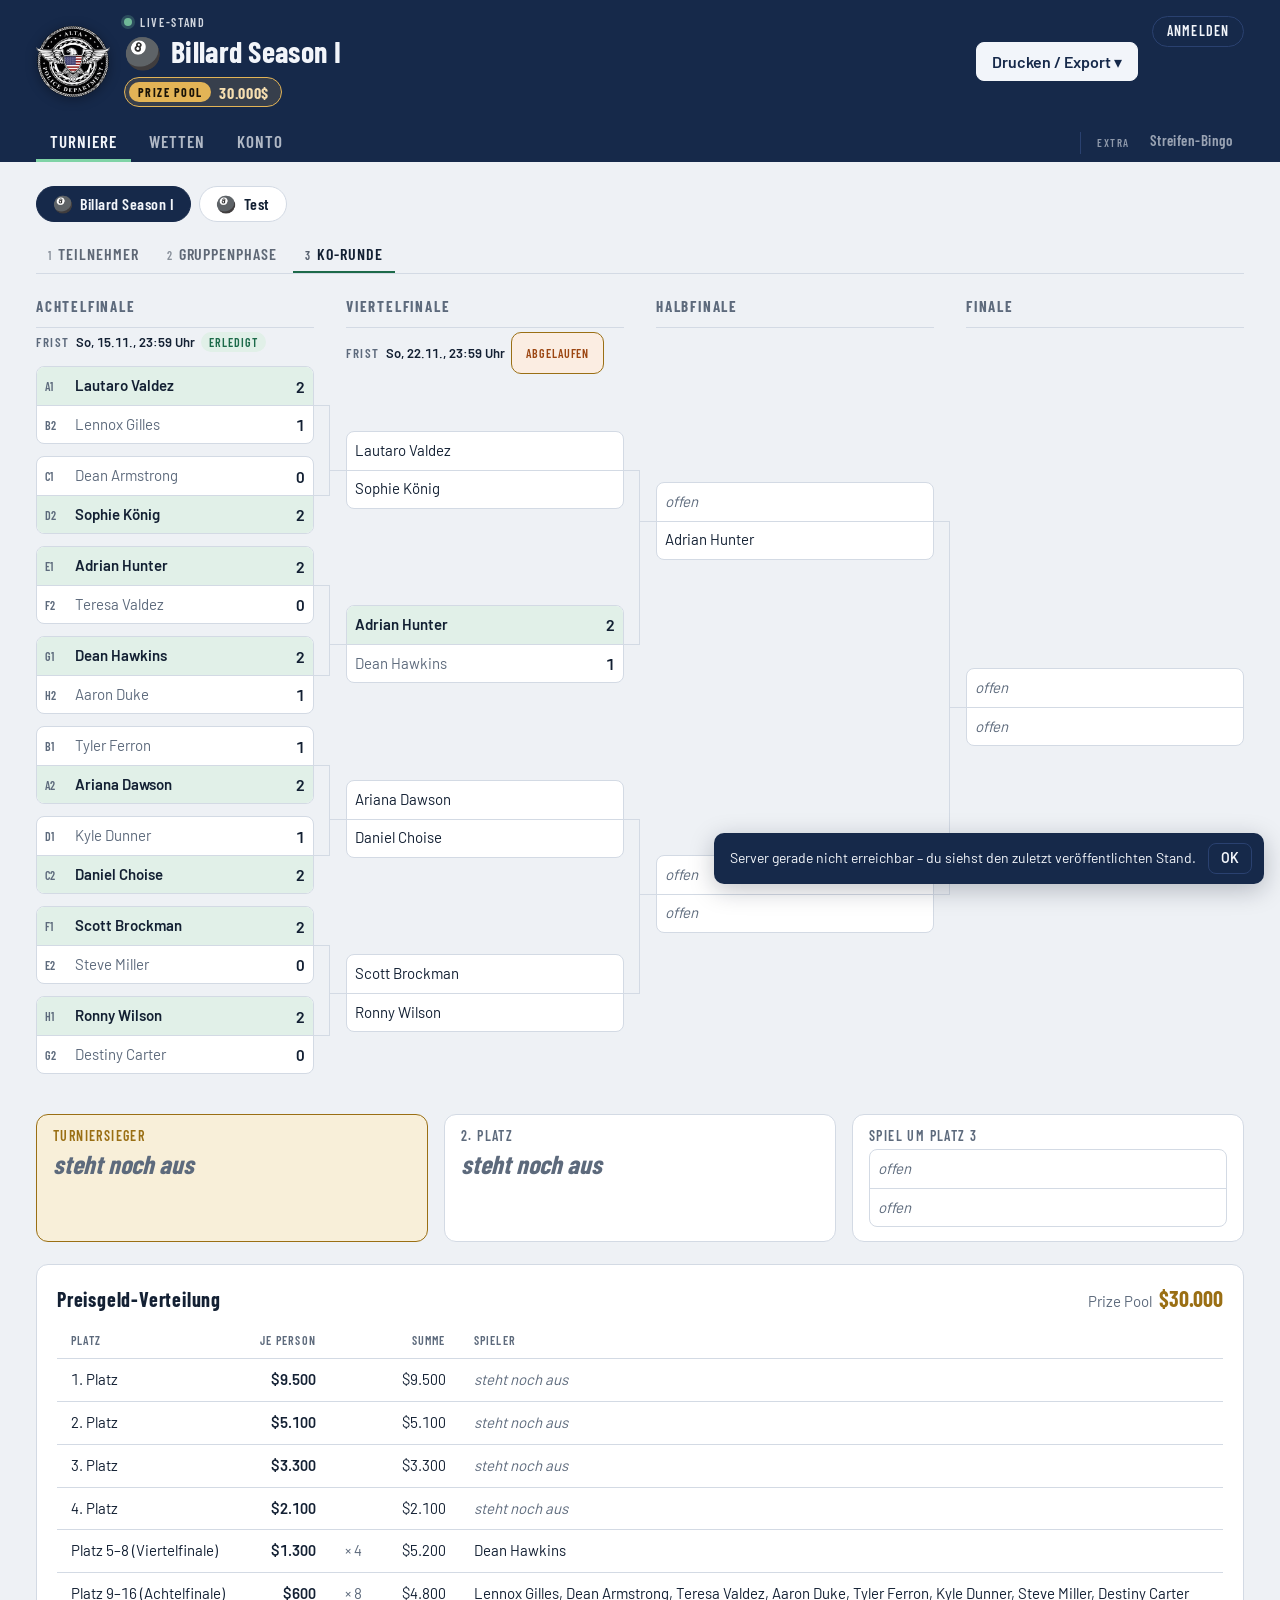
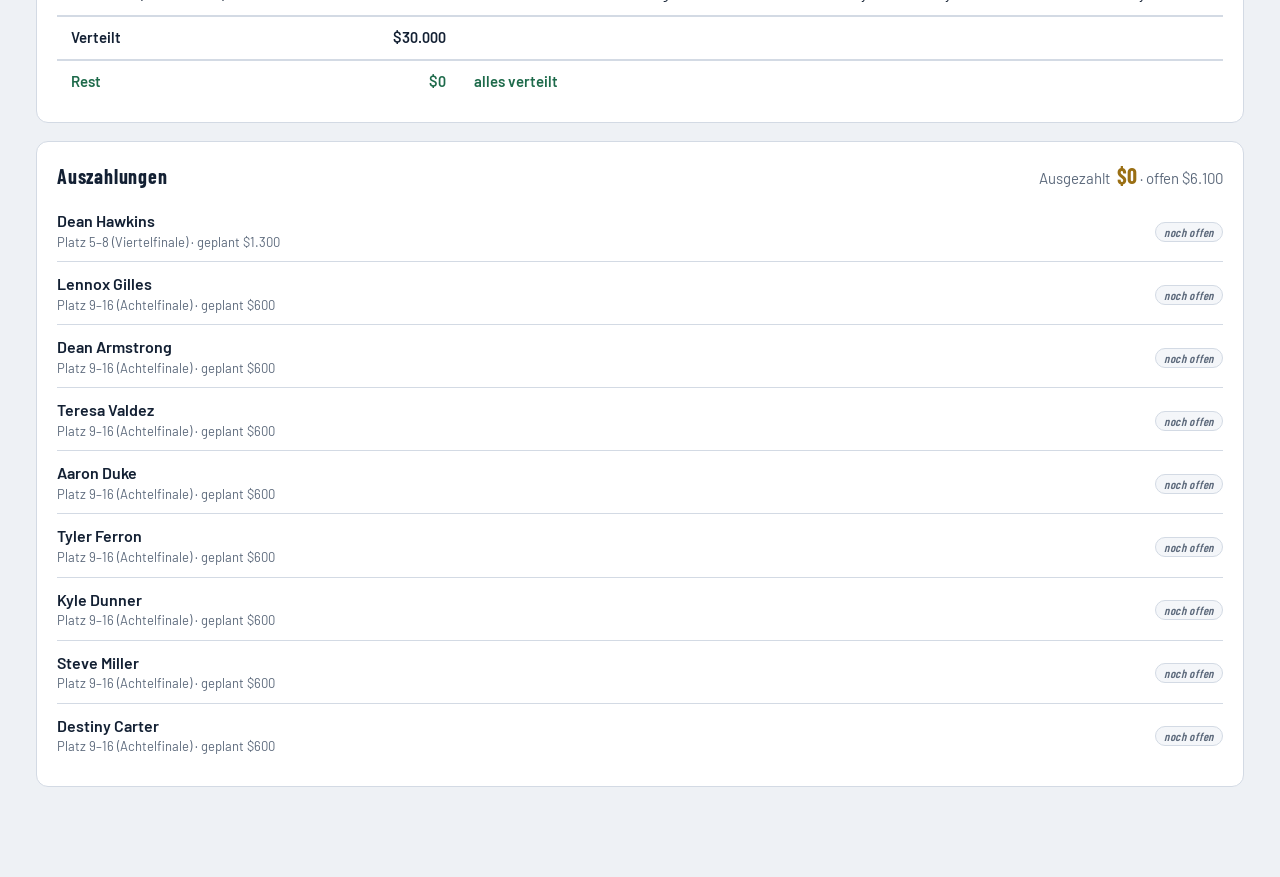
==== commit 47736259: "ASL-Hub: Symbol folgt der Sportart Symbol-Auswahl entfernt; Billard = 🎱, Dart = 🎯.  Co-Authored-By: " ====
--- a/docs/asl/index.html
+++ b/docs/asl/index.html
@@ -556,6 +556,8 @@
   if (!Array.isArray(data.tournaments)) data = { tournaments: [Object.assign(defaults(), data)] };
   data.tournaments = data.tournaments.map(t => Object.assign(defaults(), t));
   data.tournaments.forEach(t => { if (!t.deadlines || typeof t.deadlines !== 'object') t.deadlines = {}; });
+  // Symbol folgt immer der Sportart
+  data.tournaments.forEach(t => { const em = { billard: '🎱', dart: '🎯' }; if (!em[t.sport]) t.sport = 'billard'; t.emoji = em[t.sport]; });
   data.tournaments.forEach((t, i) => { if (!t.id) t.id = 't' + (i + 1); });
   data.tournaments.forEach(t => { if (t.ko && typeof t.ko === 'object' && !t.ko.scores) t.ko.scores = {}; });
   data.bingo = Object.assign(bingoDefaults(), data.bingo || {});
@@ -2141,19 +2143,13 @@
       <button class="btn primary" data-act="tour-save">${edit ? 'Speichern' : 'Anlegen'}</button>
       <button class="btn" data-act="tour-cancel">Abbrechen</button>
     </div>
-    <div class="emojis" role="group" aria-label="Symbol">
-      <span class="lbl" style="margin:0">Symbol</span>
-      ${EMOJIS.map(e => `<button class="em-btn" data-act="emoji" data-e="${e}" aria-pressed="${e === em}" aria-label="${e}">${e}</button>`).join('')}
-      <button class="em-btn none" data-act="emoji" data-e="" aria-pressed="${!em}">Keins</button>
-      <input type="text" id="tfEmoji" class="em-in" value="${esc(em)}" maxlength="8" placeholder="🙂" aria-label="Eigenes Emoji" autocomplete="off">
+    <div class="tform-row sport-row">
+      <label class="lbl" for="tfSport" style="margin:0;align-self:center">Sportart</label>
+      <select id="tfSport">${Object.entries(SPORTS).map(([k, v]) => `<option value="${k}"${k === sp ? ' selected' : ''}>${v.em} ${v.name}</option>`).join('')}</select>
     </div>
     <div class="tform-row prize-row">
       <label class="lbl" for="tfPrize" style="margin:0;align-self:center">Prize Pool</label>
       <input type="text" id="tfPrize" value="${esc(edit ? (state.prize || '') : '')}" maxlength="40" placeholder="optional, z. B. $50.000" autocomplete="off">
-    </div>
-    <div class="tform-row sport-row">
-      <label class="lbl" for="tfSport" style="margin:0;align-self:center">Sportart</label>
-      <select id="tfSport">${Object.entries(SPORTS).map(([k, v]) => `<option value="${k}"${k === sp ? ' selected' : ''}>${v.em} ${v.name}</option>`).join('')}</select>
     </div>
     <div class="bo-row" id="tfBo"${sp === 'dart' ? '' : ' hidden'}>
       <span class="lbl" style="margin:0">Match-Länge (Legs)</span>
@@ -2376,9 +2372,9 @@
     document.querySelectorAll('.em-btn').forEach(x => x.setAttribute('aria-pressed', x.dataset.e === e2));
   }
   else if (act === 'tour-save') {
-    const name = ($('#tfName') && $('#tfName').value.trim()) || '', em = cleanEmoji($('#tfEmoji') && $('#tfEmoji').value);
+    const name = ($('#tfName') && $('#tfName').value.trim()) || '';
     const prize = (($('#tfPrize') && $('#tfPrize').value) || '').trim().slice(0, 40);
-    const sport = ($('#tfSport') && $('#tfSport').value) || 'billard';
+    const sport = ($('#tfSport') && $('#tfSport').value) || 'billard', em = SPORTS[sport].em;
     const bo = {}; BO_KEYS.forEach(([k]) => { const el = $('#tfBo-' + k); bo[k] = el ? +el.value : BO_DEF[k]; });
     if (tourForm === 'edit') { state.title = name || state.title; state.emoji = em; state.prize = prize; state.sport = sport; if (sport === 'dart') state.bo = bo; }
     else {
@@ -2444,11 +2440,7 @@
 });
 document.addEventListener('change', e => {
   if (e.target && e.target.id === 'tfSport') {
-    const v = e.target.value, box = $('#tfBo'), inp = $('#tfEmoji');
-    if (box) box.hidden = v !== 'dart';
-    if (inp && (!inp.value || inp.value === '🏆' || Object.values(SPORTS).some(x => x.em === inp.value))) {
-      inp.value = SPORTS[v].em; document.querySelectorAll('.em-btn').forEach(x => x.setAttribute('aria-pressed', x.dataset.e === inp.value));
-    }
+    const box = $('#tfBo'); if (box) box.hidden = e.target.value !== 'dart';
     return;
   }
   const t = e.target;
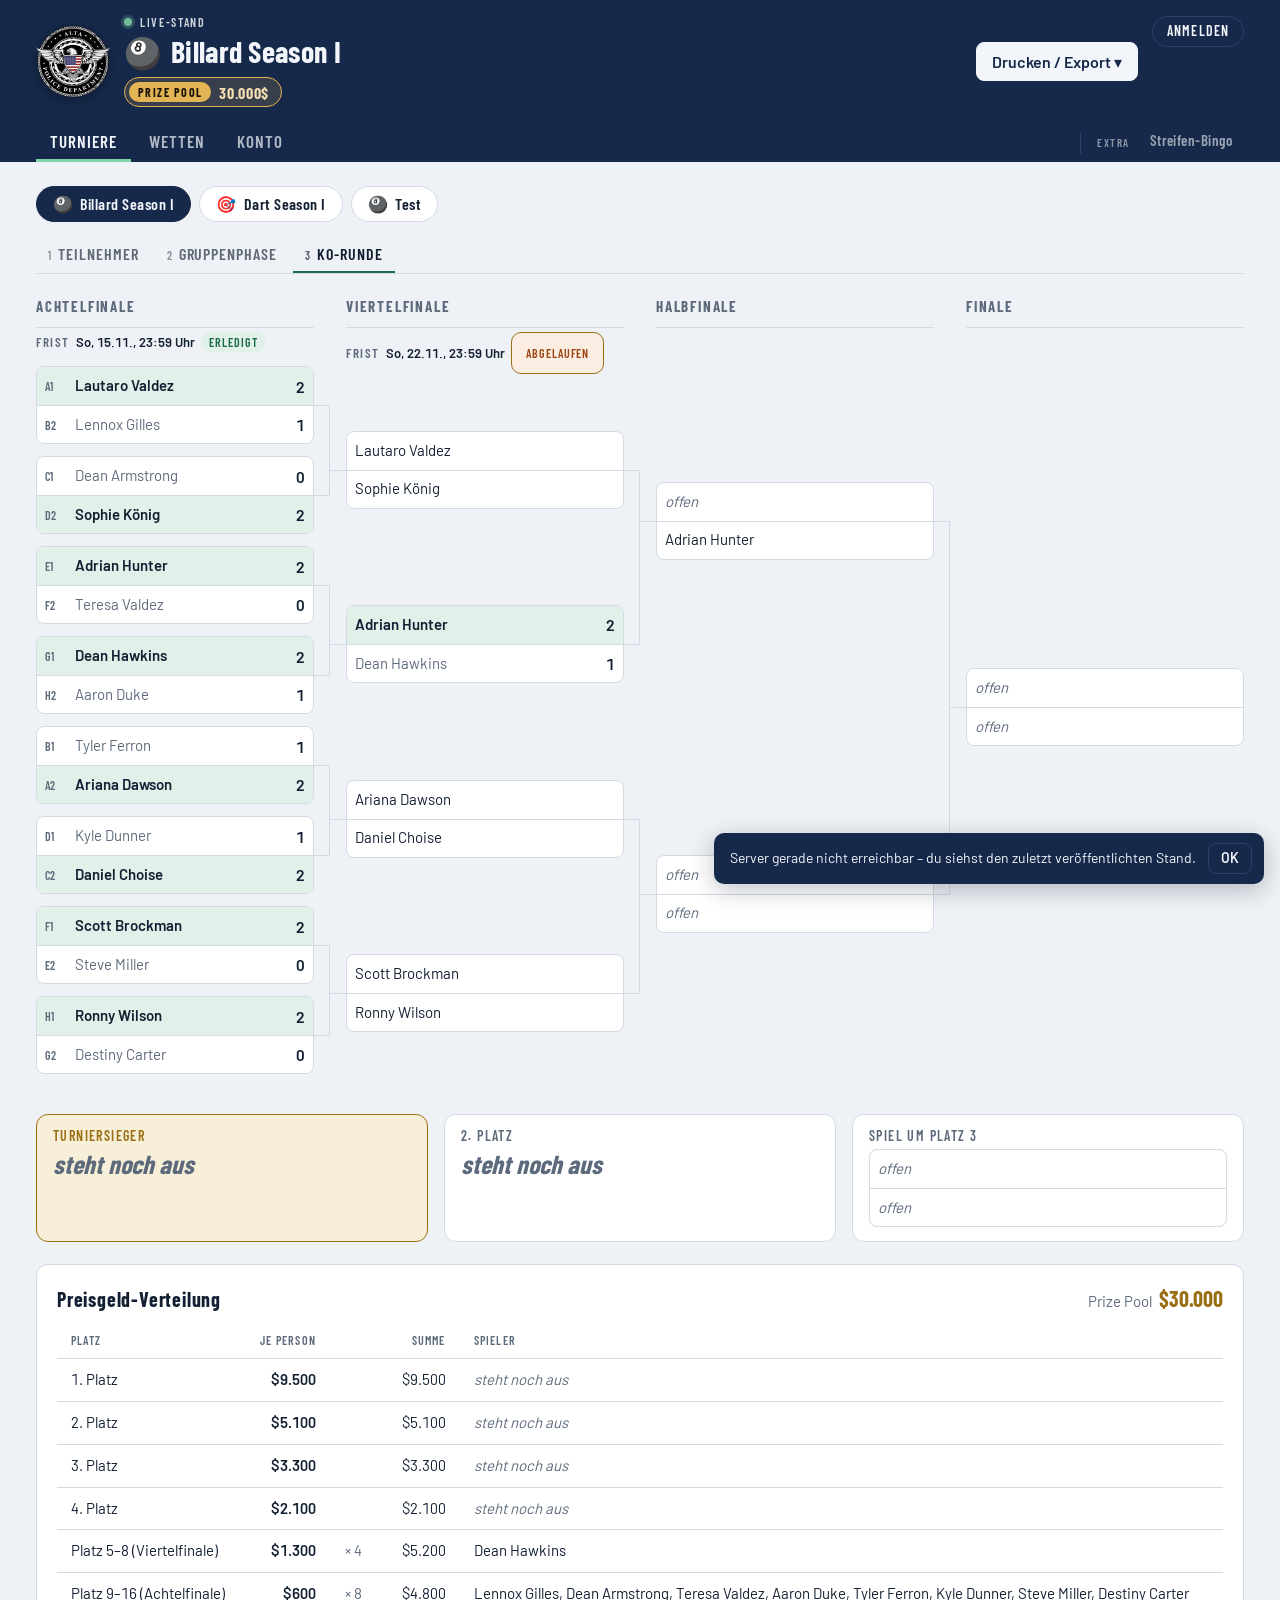
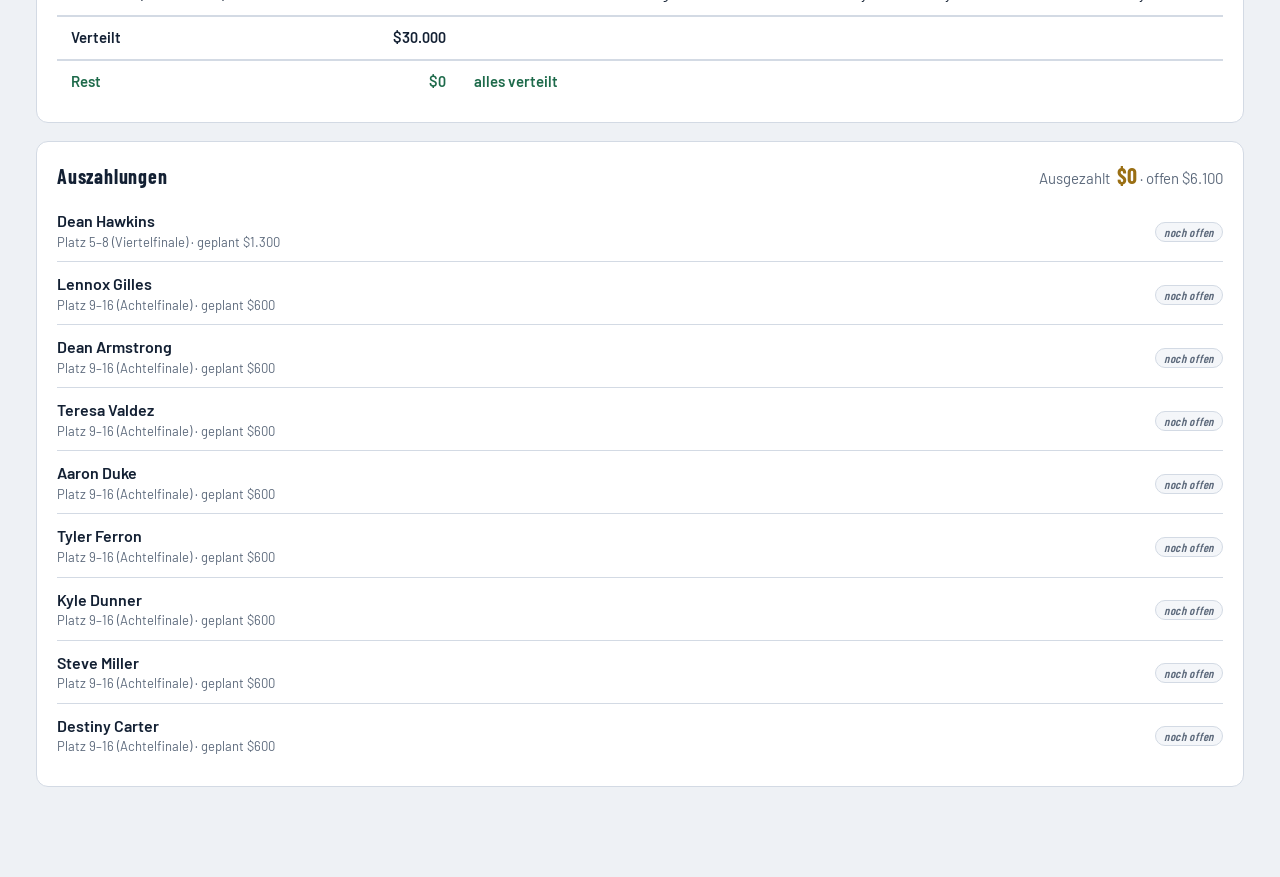
==== commit 69eeec48: "ASL-Hub: Sofort speichern Änderungen werden nach ~1 s automatisch gespeichert; dezente Statusanzeige" ====
--- a/docs/asl/index.html
+++ b/docs/asl/index.html
@@ -468,6 +468,9 @@
 .bo-row[hidden]{display:none}
 .bo-grid{display:grid;grid-template-columns:repeat(auto-fill,minmax(140px,1fr));gap:8px}
 .bo-grid label{display:flex;flex-direction:column;gap:4px;font:600 12px/1 var(--display);letter-spacing:.08em;text-transform:uppercase;color:var(--muted)}
+.savebar.mini{padding:6px 12px;font-size:13px;gap:8px;opacity:.92;box-shadow:0 2px 10px rgba(10,20,40,.18);pointer-events:none}
+.sv-dot{width:8px;height:8px;border-radius:50%;background:var(--tab-on,#4cb784);display:inline-block}
+@media (prefers-reduced-motion:no-preference){.sv-dot{animation:svp 1s ease-in-out infinite}@keyframes svp{50%{opacity:.3}}}
 /* Website-Modus: Anmeldung, Konten */
 .acct{margin-left:auto;position:relative;align-self:flex-start}
 .acct-btn{background:transparent;border:1px solid var(--navy-soft);color:var(--navy-ink);border-radius:999px;padding:6px 14px;font:600 14px/1.2 var(--display);letter-spacing:.08em;text-transform:uppercase;cursor:pointer;white-space:nowrap;max-width:220px;overflow:hidden;text-overflow:ellipsis}
@@ -523,7 +526,7 @@
 @media (max-width:640px){.modal{padding:18px}.u-add{grid-template-columns:1fr 1fr}.u-add .btn{grid-column:1/-1}.u-x{justify-content:flex-start;width:100%}.h-t{font-size:13px}}
 </style>
 <div id="root"></div>
-<script type="application/json" id="state">{"tournaments": [{"id": "t1", "emoji": "🎱", "title": "Billard Season I", "namesText": "Dean Hawkins\nMitch Hunter\nNika Rivera\nAvery Brettchen\nElla Cooper\nDrake Vance\nRiley Skye Ashcroft\nTyler Ferron\nClay Thompson\nLiam Brooks\nJohn Sheridan\nSteve Miller\nChristina Raven\nDesmond Washington\nLennox Gilles\nLautaro Valdez\nTeresa Valdez\nAriana Dawson\nDaniel Choise\nDean Armstrong\nChloe Clark\nRafael A. Lascano\nAaron Duke\nScott Brockman\nChloe Hampton\nSophie König\nJayden Brooks\nThomas Watkins\nRonny Wilson\nKyle Dunner\nI. F. Brennan\nD. McIntyre\nDestiny Carter\nT. John McBain\nAlan O Neill\nTito Martinez\nElias Vega\nAdrian Hunter", "groupsCount": 8, "players": [{"id": 0, "name": "Dean Hawkins"}, {"id": 1, "name": "Mitch Hunter"}, {"id": 2, "name": "Nika Rivera"}, {"id": 3, "name": "Avery Brettchen"}, {"id": 4, "name": "Ella Cooper"}, {"id": 5, "name": "Drake Vance"}, {"id": 6, "name": "Riley Skye Ashcroft"}, {"id": 7, "name": "Tyler Ferron"}, {"id": 8, "name": "Clay Thompson"}, {"id": 9, "name": "Liam Brooks"}, {"id": 10, "name": "John Sheridan"}, {"id": 11, "name": "Steve Miller"}, {"id": 12, "name": "Christina Raven"}, {"id": 13, "name": "Desmond Washington"}, {"id": 14, "name": "Lennox Gilles"}, {"id": 15, "name": "Lautaro Valdez"}, {"id": 16, "name": "Teresa Valdez"}, {"id": 17, "name": "Ariana Dawson"}, {"id": 18, "name": "Daniel Choise"}, {"id": 19, "name": "Dean Armstrong"}, {"id": 20, "name": "Chloe Clark"}, {"id": 21, "name": "Rafael A. Lascano"}, {"id": 22, "name": "Aaron Duke"}, {"id": 23, "name": "Scott Brockman"}, {"id": 24, "name": "Chloe Hampton"}, {"id": 25, "name": "Sophie König"}, {"id": 26, "name": "Jayden Brooks"}, {"id": 27, "name": "Thomas Watkins"}, {"id": 28, "name": "Ronny Wilson"}, {"id": 29, "name": "Kyle Dunner"}, {"id": 30, "name": "I. F. Brennan"}, {"id": 31, "name": "D. McIntyre"}, {"id": 32, "name": "Destiny Carter"}, {"id": 33, "name": "T. John McBain"}, {"id": 34, "name": "Alan O Neill"}, {"id": 35, "name": "Tito Martinez"}, {"id": 36, "name": "Elias Vega"}, {"id": 37, "name": "Adrian Hunter"}], "groups": [{"name": "A", "players": [13, 30, 17, 15, 10], "matches": [{"r": 1, "a": 30, "b": 10, "sa": 2, "sb": 1}, {"r": 1, "a": 17, "b": 15, "sa": 0, "sb": 2}, {"r": 2, "a": 13, "b": 10, "sa": 2, "sb": 1}, {"r": 2, "a": 30, "b": 17, "sa": 0, "sb": 0, "wo": "both"}, {"r": 3, "a": 13, "b": 15, "sa": 0, "sb": 2}, {"r": 3, "a": 10, "b": 17, "sa": 0, "sb": 2}, {"r": 4, "a": 13, "b": 17, "sa": 0, "sb": 2}, {"r": 4, "a": 15, "b": 30, "sa": 2, "sb": 1}, {"r": 5, "a": 13, "b": 30, "sa": 2, "sb": 0}, {"r": 5, "a": 15, "b": 10, "sa": 2, "sb": 0}], "manual": null}, {"name": "B", "players": [7, 14, 12, 20, 34], "matches": [{"r": 1, "a": 14, "b": 34, "sa": 2, "sb": 0}, {"r": 1, "a": 12, "b": 20, "sa": 0, "sb": 2}, {"r": 2, "a": 7, "b": 34, "sa": 2, "sb": 0}, {"r": 2, "a": 14, "b": 12, "sa": 2, "sb": 0}, {"r": 3, "a": 7, "b": 20, "sa": 2, "sb": 1}, {"r": 3, "a": 34, "b": 12, "sa": 1, "sb": 2}, {"r": 4, "a": 7, "b": 12, "sa": 2, "sb": 1}, {"r": 4, "a": 20, "b": 14, "sa": 0, "sb": 2}, {"r": 5, "a": 7, "b": 14, "sa": 2, "sb": 0}, {"r": 5, "a": 20, "b": 34, "sa": 1, "sb": 2}], "manual": null}, {"name": "C", "players": [19, 2, 18, 27, 4], "matches": [{"r": 1, "a": 2, "b": 4, "sa": 2, "sb": 0}, {"r": 1, "a": 18, "b": 27, "sa": 2, "sb": 1}, {"r": 2, "a": 19, "b": 4, "sa": 2, "sb": 0}, {"r": 2, "a": 2, "b": 18, "sa": 1, "sb": 2}, {"r": 3, "a": 19, "b": 27, "sa": 2, "sb": 0}, {"r": 3, "a": 4, "b": 18, "sa": 2, "sb": 0}, {"r": 4, "a": 19, "b": 18, "sa": 0, "sb": 2}, {"r": 4, "a": 27, "b": 2, "sa": 1, "sb": 2}, {"r": 5, "a": 19, "b": 2, "sa": 2, "sb": 0}, {"r": 5, "a": 27, "b": 4, "sa": 0, "sb": 0, "wo": "both"}], "manual": null}, {"name": "D", "players": [24, 35, 29, 33, 25], "matches": [{"r": 1, "a": 35, "b": 25, "sa": 0, "sb": 2}, {"r": 1, "a": 29, "b": 33, "sa": 2, "sb": 0}, {"r": 2, "a": 24, "b": 25, "sa": 2, "sb": 1}, {"r": 2, "a": 35, "b": 29, "sa": 1, "sb": 2}, {"r": 3, "a": 24, "b": 33, "sa": 2, "sb": 1}, {"r": 3, "a": 25, "b": 29, "sa": 1, "sb": 2}, {"r": 4, "a": 24, "b": 29, "sa": 1, "sb": 2}, {"r": 4, "a": 33, "b": 35, "sa": 2, "sb": 1}, {"r": 5, "a": 24, "b": 35, "sa": 1, "sb": 2}, {"r": 5, "a": 33, "b": 25, "sa": 0, "sb": 2}], "manual": null}, {"name": "E", "players": [11, 9, 1, 3, 37], "matches": [{"r": 1, "a": 9, "b": 37, "sa": 0, "sb": 2}, {"r": 1, "a": 1, "b": 3, "sa": 0, "sb": 2}, {"r": 2, "a": 11, "b": 37, "sa": 0, "sb": 2}, {"r": 2, "a": 9, "b": 1, "sa": 0, "sb": 0, "wo": "both"}, {"r": 3, "a": 11, "b": 3, "sa": 2, "sb": 1}, {"r": 3, "a": 37, "b": 1, "sa": 2, "sb": 0}, {"r": 4, "a": 11, "b": 1, "sa": 2, "sb": 0}, {"r": 4, "a": 3, "b": 9, "sa": 2, "sb": 0}, {"r": 5, "a": 11, "b": 9, "sa": 2, "sb": 0}, {"r": 5, "a": 3, "b": 37, "sa": 0, "sb": 2}], "manual": null}, {"name": "F", "players": [6, 31, 23, 16], "matches": [{"r": 1, "a": 6, "b": 16, "sa": 0, "sb": 0, "wo": "both"}, {"r": 1, "a": 31, "b": 23, "sa": 1, "sb": 2}, {"r": 2, "a": 6, "b": 23, "sa": 1, "sb": 2}, {"r": 2, "a": 16, "b": 31, "sa": 2, "sb": 0}, {"r": 3, "a": 6, "b": 31, "sa": 0, "sb": 2}, {"r": 3, "a": 23, "b": 16, "sa": 2, "sb": 0}], "manual": null}, {"name": "G", "players": [8, 32, 5, 0, 36], "matches": [{"r": 1, "a": 32, "b": 36, "sa": 2, "sb": 0}, {"r": 1, "a": 5, "b": 0, "sa": 0, "sb": 2}, {"r": 2, "a": 8, "b": 36, "sa": 1, "sb": 2}, {"r": 2, "a": 32, "b": 5, "sa": 2, "sb": 0}, {"r": 3, "a": 8, "b": 0, "sa": 0, "sb": 2}, {"r": 3, "a": 36, "b": 5, "sa": 0, "sb": 0, "wo": "both"}, {"r": 4, "a": 8, "b": 5, "sa": 2, "sb": 0}, {"r": 4, "a": 0, "b": 32, "sa": 1, "sb": 2}, {"r": 5, "a": 8, "b": 32, "sa": 2, "sb": 0}, {"r": 5, "a": 0, "b": 36, "sa": 2, "sb": 0}], "manual": null}, {"name": "H", "players": [21, 28, 22, 26], "matches": [{"r": 1, "a": 21, "b": 26, "sa": 2, "sb": 1}, {"r": 1, "a": 28, "b": 22, "sa": 1, "sb": 2}, {"r": 2, "a": 21, "b": 22, "sa": 1, "sb": 2, "wo": null}, {"r": 2, "a": 26, "b": 28, "sa": 0, "sb": 2}, {"r": 3, "a": 21, "b": 28, "sa": 1, "sb": 2}, {"r": 3, "a": 22, "b": 26, "sa": 1, "sb": 2}], "manual": null}], "ko": {"scores": {"0-7": {"pa": 28, "pb": 32, "sa": 2, "sb": 0}, "0-3": {"pa": 0, "pb": 22, "sa": 2, "sb": 1}, "0-2": {"pa": 37, "pb": 16, "sa": 2, "sb": 0}, "0-1": {"pa": 19, "pb": 25, "sa": 0, "sb": 2}, "0-6": {"pa": 23, "pb": 11, "sa": 2, "sb": 0}, "0-5": {"pa": 29, "pb": 18, "sa": 1, "sb": 2}, "0-4": {"pa": 7, "pb": 17, "sa": 1, "sb": 2}, "0-0": {"pa": 15, "pb": 14, "sa": 2, "sb": 1}, "1-1": {"pa": 37, "pb": 0, "sa": 2, "sb": 1}}}, "thirdPlace": true, "deadlines": {"groups": "2026-11-04T23:59", "r0": "2026-11-15T23:59", "r1": "2026-11-22T23:59"}, "prize": "30.000$", "payout": {"upTo": 16, "amounts": {"p1": 9500, "p2": 5100, "p3": 3300, "p4": 2100, "p58": 1300, "p916": 600}, "print": true}}, {"id": "tmw40z9a1", "emoji": "🎯", "title": "Test", "namesText": "1\n2\n3\n4\n5\n6\n7\n8\n9\n10\n11\n12\n13\n14\n15\n16\n\n", "groupsCount": 8, "players": [{"id": 0, "name": "1"}, {"id": 1, "name": "2"}, {"id": 2, "name": "3"}, {"id": 3, "name": "4"}, {"id": 4, "name": "5"}, {"id": 5, "name": "6"}, {"id": 6, "name": "7"}, {"id": 7, "name": "8"}, {"id": 8, "name": "9"}, {"id": 9, "name": "10"}, {"id": 10, "name": "11"}, {"id": 11, "name": "12"}, {"id": 12, "name": "13"}, {"id": 13, "name": "14"}, {"id": 14, "name": "15"}, {"id": 15, "name": "16"}], "groups": [{"name": "A", "players": [8, 10], "matches": [{"r": 1, "a": 8, "b": 10, "sa": 2, "sb": 0}], "manual": null}, {"name": "B", "players": [12, 4], "matches": [{"r": 1, "a": 12, "b": 4, "sa": 2, "sb": 1}], "manual": null}, {"name": "C", "players": [7, 0], "matches": [{"r": 1, "a": 7, "b": 0, "sa": null, "sb": null}], "manual": null}, {"name": "D", "players": [15, 13], "matches": [{"r": 1, "a": 15, "b": 13, "sa": null, "sb": null}], "manual": null}, {"name": "E", "players": [11, 6], "matches": [{"r": 1, "a": 11, "b": 6, "sa": 2, "sb": 0}], "manual": null}, {"name": "F", "players": [3, 9], "matches": [{"r": 1, "a": 3, "b": 9, "sa": null, "sb": null}], "manual": null}, {"name": "G", "players": [5, 2], "matches": [{"r": 1, "a": 5, "b": 2, "sa": null, "sb": null}], "manual": null}, {"name": "H", "players": [1, 14], "matches": [{"r": 1, "a": 1, "b": 14, "sa": null, "sb": null}], "manual": null}], "ko": null, "thirdPlace": true, "deadlines": {}, "prize": "", "payout": {"upTo": 4, "amounts": {}, "print": false}, "bets": {"on": true, "cut": 10, "list": [{"id": "wmw416ng3w90", "mk": "g:B:12-4", "pick": 12, "amt": 2000, "who": "1", "at": 1793912499507, "paid": false}, {"id": "wmw4176fdoea", "mk": "g:B:12-4", "pick": 4, "amt": 3000, "who": "4", "at": 1793912524105, "paid": false}, {"id": "wmw41ak7ltd1", "mk": "g:A:10-8", "pick": 10, "amt": 2000, "who": "16", "at": 1793912681937, "paid": false}, {"id": "wmw46td22amf", "mk": "g:E:11-6", "pick": 11, "amt": 1000, "who": "1", "at": 1793921957210, "paid": false}, {"id": "wmw46u850wyn", "mk": "g:E:11-6", "pick": 6, "amt": 5000, "who": "15", "at": 1793921997492, "paid": false}], "booked": {}}}], "bingo": {"title": "Streifen-Bingo", "easy": "Verkehrsunfall mit anderem Verkehrsteilnehmer\nVerfolgung gestellt\nBeim Shopdispatch: \"Wir kaufen ein für Party/Feier\"\nBeim Shopdispatch: Gegenstände heruntergeworfen\nVerbandskasten/Warndreieck fehlt\nmin. 1x CURE alamiert\nbei Allgemeiner Verkehrskontrolle min. 5 Blitzer offen\nOfficer funkt bei Verfolgung falsche Himmelsrichtung/Gebäude/Straße durch (kein Punkt für Funkenden)\nBeifahrer steigt unaufgefordert bei Verkehrskontrolle mit aus\nFührerschein nicht dabei/im Besitz\nBehauptung nach Messung: \"Ihr Gerät ist defekt.\"\nim falschen Funk gefunkt\nStromausfall\nAnzahl vom selben Dispatch (z.B. 3x entflogener Vogel)\n3er Jugular Kolonne", "medium": "Hausfriedensbruch (auch ungeahndet)\n>1000$ Blitzer bei einer Person\nPärchen beim Cringen gestört\nStreife wurde mit anderem Department verwechselt\nMellow Partybus gesichtet\nOffroad-Fahrzeug macht bei Verfolgung die Bergziege\n\"Das ist nicht mein Fahrzeug, das gehört einem Kumpel.\"\nZivilist nennt den Junior \"Azubi\"\n\"Das ist heute das x-Mal, dass Sie mich anhalten.\"\n\"Ich habe die Sirene nicht gehört, weil Radio zu laut.\"\nTäter weigert sich Fingerabdrücke/DNA abzugeben oder Aktenfotos von sich machen zu lassen\nTäter versucht bei Maßnahme zu flüchten\n\"Ich warte auf einen Freund.\"\nTranzende Personen am Dispatch\nFahrzeug ist aufgrund Reifenplatzer zum Stehen gekommen\nzu verfolgendes Fahrzeug verunfallt bei Verfolgung selbst", "hard": "Unfallfrei (bis Ende des Bingos)\nZivilist fährt in offensichtlich abgesperrte Tatortsicherung und fragt, was passiert ist\nJemand läuft mit Maske rum und behauptet, es sei aus gesundheitlichen Gründen\nStreunendes Tier fotografieren (ohne Halter)", "example": false, "card": {"cells": [{"t": "Beim Shopdispatch: \"Wir kaufen ein für Party/Feier\"", "l": "easy"}, {"t": "Streife wurde mit anderem Department verwechselt", "l": "medium"}, {"t": "bei Allgemeiner Verkehrskontrolle min. 5 Blitzer offen", "l": "easy"}, {"t": "zu verfolgendes Fahrzeug verunfallt bei Verfolgung selbst", "l": "medium"}, {"free": true}, {"t": "Jemand läuft mit Maske rum und behauptet, es sei aus gesundheitlichen Gründen", "l": "hard"}, {"t": "Behauptung nach Messung: \"Ihr Gerät ist defekt.\"", "l": "easy"}, {"t": "Unfallfrei (bis Ende des Bingos)", "l": "hard"}, {"t": "Verbandskasten/Warndreieck fehlt", "l": "easy"}], "no": 9667, "at": 1793921902449}}, "konto": {"entries": [{"id": "kmvme1jqdw1n", "d": "2026-10-24", "amt": 80000, "purpose": "Startgeld Billard Season I", "tid": null, "prize": false}]}}</script>
+<script type="application/json" id="state">{"tournaments": [{"id": "t1", "emoji": "🎱", "title": "Billard Season I", "namesText": "Dean Hawkins\nMitch Hunter\nNika Rivera\nAvery Brettchen\nElla Cooper\nDrake Vance\nRiley Skye Ashcroft\nTyler Ferron\nClay Thompson\nLiam Brooks\nJohn Sheridan\nSteve Miller\nChristina Raven\nDesmond Washington\nLennox Gilles\nLautaro Valdez\nTeresa Valdez\nAriana Dawson\nDaniel Choise\nDean Armstrong\nChloe Clark\nRafael A. Lascano\nAaron Duke\nScott Brockman\nChloe Hampton\nSophie König\nJayden Brooks\nThomas Watkins\nRonny Wilson\nKyle Dunner\nI. F. Brennan\nD. McIntyre\nDestiny Carter\nT. John McBain\nAlan O Neill\nTito Martinez\nElias Vega\nAdrian Hunter", "groupsCount": 8, "players": [{"id": 0, "name": "Dean Hawkins"}, {"id": 1, "name": "Mitch Hunter"}, {"id": 2, "name": "Nika Rivera"}, {"id": 3, "name": "Avery Brettchen"}, {"id": 4, "name": "Ella Cooper"}, {"id": 5, "name": "Drake Vance"}, {"id": 6, "name": "Riley Skye Ashcroft"}, {"id": 7, "name": "Tyler Ferron"}, {"id": 8, "name": "Clay Thompson"}, {"id": 9, "name": "Liam Brooks"}, {"id": 10, "name": "John Sheridan"}, {"id": 11, "name": "Steve Miller"}, {"id": 12, "name": "Christina Raven"}, {"id": 13, "name": "Desmond Washington"}, {"id": 14, "name": "Lennox Gilles"}, {"id": 15, "name": "Lautaro Valdez"}, {"id": 16, "name": "Teresa Valdez"}, {"id": 17, "name": "Ariana Dawson"}, {"id": 18, "name": "Daniel Choise"}, {"id": 19, "name": "Dean Armstrong"}, {"id": 20, "name": "Chloe Clark"}, {"id": 21, "name": "Rafael A. Lascano"}, {"id": 22, "name": "Aaron Duke"}, {"id": 23, "name": "Scott Brockman"}, {"id": 24, "name": "Chloe Hampton"}, {"id": 25, "name": "Sophie König"}, {"id": 26, "name": "Jayden Brooks"}, {"id": 27, "name": "Thomas Watkins"}, {"id": 28, "name": "Ronny Wilson"}, {"id": 29, "name": "Kyle Dunner"}, {"id": 30, "name": "I. F. Brennan"}, {"id": 31, "name": "D. McIntyre"}, {"id": 32, "name": "Destiny Carter"}, {"id": 33, "name": "T. John McBain"}, {"id": 34, "name": "Alan O Neill"}, {"id": 35, "name": "Tito Martinez"}, {"id": 36, "name": "Elias Vega"}, {"id": 37, "name": "Adrian Hunter"}], "groups": [{"name": "A", "players": [13, 30, 17, 15, 10], "matches": [{"r": 1, "a": 30, "b": 10, "sa": 2, "sb": 1}, {"r": 1, "a": 17, "b": 15, "sa": 0, "sb": 2}, {"r": 2, "a": 13, "b": 10, "sa": 2, "sb": 1}, {"r": 2, "a": 30, "b": 17, "sa": 0, "sb": 0, "wo": "both"}, {"r": 3, "a": 13, "b": 15, "sa": 0, "sb": 2}, {"r": 3, "a": 10, "b": 17, "sa": 0, "sb": 2}, {"r": 4, "a": 13, "b": 17, "sa": 0, "sb": 2}, {"r": 4, "a": 15, "b": 30, "sa": 2, "sb": 1}, {"r": 5, "a": 13, "b": 30, "sa": 2, "sb": 0}, {"r": 5, "a": 15, "b": 10, "sa": 2, "sb": 0}], "manual": null}, {"name": "B", "players": [7, 14, 12, 20, 34], "matches": [{"r": 1, "a": 14, "b": 34, "sa": 2, "sb": 0}, {"r": 1, "a": 12, "b": 20, "sa": 0, "sb": 2}, {"r": 2, "a": 7, "b": 34, "sa": 2, "sb": 0}, {"r": 2, "a": 14, "b": 12, "sa": 2, "sb": 0}, {"r": 3, "a": 7, "b": 20, "sa": 2, "sb": 1}, {"r": 3, "a": 34, "b": 12, "sa": 1, "sb": 2}, {"r": 4, "a": 7, "b": 12, "sa": 2, "sb": 1}, {"r": 4, "a": 20, "b": 14, "sa": 0, "sb": 2}, {"r": 5, "a": 7, "b": 14, "sa": 2, "sb": 0}, {"r": 5, "a": 20, "b": 34, "sa": 1, "sb": 2}], "manual": null}, {"name": "C", "players": [19, 2, 18, 27, 4], "matches": [{"r": 1, "a": 2, "b": 4, "sa": 2, "sb": 0}, {"r": 1, "a": 18, "b": 27, "sa": 2, "sb": 1}, {"r": 2, "a": 19, "b": 4, "sa": 2, "sb": 0}, {"r": 2, "a": 2, "b": 18, "sa": 1, "sb": 2}, {"r": 3, "a": 19, "b": 27, "sa": 2, "sb": 0}, {"r": 3, "a": 4, "b": 18, "sa": 2, "sb": 0}, {"r": 4, "a": 19, "b": 18, "sa": 0, "sb": 2}, {"r": 4, "a": 27, "b": 2, "sa": 1, "sb": 2}, {"r": 5, "a": 19, "b": 2, "sa": 2, "sb": 0}, {"r": 5, "a": 27, "b": 4, "sa": 0, "sb": 0, "wo": "both"}], "manual": null}, {"name": "D", "players": [24, 35, 29, 33, 25], "matches": [{"r": 1, "a": 35, "b": 25, "sa": 0, "sb": 2}, {"r": 1, "a": 29, "b": 33, "sa": 2, "sb": 0}, {"r": 2, "a": 24, "b": 25, "sa": 2, "sb": 1}, {"r": 2, "a": 35, "b": 29, "sa": 1, "sb": 2}, {"r": 3, "a": 24, "b": 33, "sa": 2, "sb": 1}, {"r": 3, "a": 25, "b": 29, "sa": 1, "sb": 2}, {"r": 4, "a": 24, "b": 29, "sa": 1, "sb": 2}, {"r": 4, "a": 33, "b": 35, "sa": 2, "sb": 1}, {"r": 5, "a": 24, "b": 35, "sa": 1, "sb": 2}, {"r": 5, "a": 33, "b": 25, "sa": 0, "sb": 2}], "manual": null}, {"name": "E", "players": [11, 9, 1, 3, 37], "matches": [{"r": 1, "a": 9, "b": 37, "sa": 0, "sb": 2}, {"r": 1, "a": 1, "b": 3, "sa": 0, "sb": 2}, {"r": 2, "a": 11, "b": 37, "sa": 0, "sb": 2}, {"r": 2, "a": 9, "b": 1, "sa": 0, "sb": 0, "wo": "both"}, {"r": 3, "a": 11, "b": 3, "sa": 2, "sb": 1}, {"r": 3, "a": 37, "b": 1, "sa": 2, "sb": 0}, {"r": 4, "a": 11, "b": 1, "sa": 2, "sb": 0}, {"r": 4, "a": 3, "b": 9, "sa": 2, "sb": 0}, {"r": 5, "a": 11, "b": 9, "sa": 2, "sb": 0}, {"r": 5, "a": 3, "b": 37, "sa": 0, "sb": 2}], "manual": null}, {"name": "F", "players": [6, 31, 23, 16], "matches": [{"r": 1, "a": 6, "b": 16, "sa": 0, "sb": 0, "wo": "both"}, {"r": 1, "a": 31, "b": 23, "sa": 1, "sb": 2}, {"r": 2, "a": 6, "b": 23, "sa": 1, "sb": 2}, {"r": 2, "a": 16, "b": 31, "sa": 2, "sb": 0}, {"r": 3, "a": 6, "b": 31, "sa": 0, "sb": 2}, {"r": 3, "a": 23, "b": 16, "sa": 2, "sb": 0}], "manual": null}, {"name": "G", "players": [8, 32, 5, 0, 36], "matches": [{"r": 1, "a": 32, "b": 36, "sa": 2, "sb": 0}, {"r": 1, "a": 5, "b": 0, "sa": 0, "sb": 2}, {"r": 2, "a": 8, "b": 36, "sa": 1, "sb": 2}, {"r": 2, "a": 32, "b": 5, "sa": 2, "sb": 0}, {"r": 3, "a": 8, "b": 0, "sa": 0, "sb": 2}, {"r": 3, "a": 36, "b": 5, "sa": 0, "sb": 0, "wo": "both"}, {"r": 4, "a": 8, "b": 5, "sa": 2, "sb": 0}, {"r": 4, "a": 0, "b": 32, "sa": 1, "sb": 2}, {"r": 5, "a": 8, "b": 32, "sa": 2, "sb": 0}, {"r": 5, "a": 0, "b": 36, "sa": 2, "sb": 0}], "manual": null}, {"name": "H", "players": [21, 28, 22, 26], "matches": [{"r": 1, "a": 21, "b": 26, "sa": 2, "sb": 1}, {"r": 1, "a": 28, "b": 22, "sa": 1, "sb": 2}, {"r": 2, "a": 21, "b": 22, "sa": 1, "sb": 2, "wo": null}, {"r": 2, "a": 26, "b": 28, "sa": 0, "sb": 2}, {"r": 3, "a": 21, "b": 28, "sa": 1, "sb": 2}, {"r": 3, "a": 22, "b": 26, "sa": 1, "sb": 2}], "manual": null}], "ko": {"scores": {"0-7": {"pa": 28, "pb": 32, "sa": 2, "sb": 0}, "0-3": {"pa": 0, "pb": 22, "sa": 2, "sb": 1}, "0-2": {"pa": 37, "pb": 16, "sa": 2, "sb": 0}, "0-1": {"pa": 19, "pb": 25, "sa": 0, "sb": 2}, "0-6": {"pa": 23, "pb": 11, "sa": 2, "sb": 0}, "0-5": {"pa": 29, "pb": 18, "sa": 1, "sb": 2}, "0-4": {"pa": 7, "pb": 17, "sa": 1, "sb": 2}, "0-0": {"pa": 15, "pb": 14, "sa": 2, "sb": 1}, "1-1": {"pa": 37, "pb": 0, "sa": 2, "sb": 1}}}, "thirdPlace": true, "deadlines": {"groups": "2026-11-04T23:59", "r0": "2026-11-15T23:59", "r1": "2026-11-22T23:59"}, "prize": "30.000$", "payout": {"upTo": 16, "amounts": {"p1": 9500, "p2": 5100, "p3": 3300, "p4": 2100, "p58": 1300, "p916": 600}, "print": true}, "sport": "billard"}, {"id": "tmwjw9lxo", "emoji": "🎯", "title": "Dart Season I", "namesText": "Dean Hawkins", "groupsCount": 8, "players": [], "groups": [], "ko": null, "thirdPlace": true, "deadlines": {}, "prize": "0", "sport": "dart", "bo": {"g": 3, "r0": 3, "r1": 5, "r2": 5, "p3": 5, "r3": 7}}, {"id": "tmw40z9a1", "emoji": "🎱", "title": "Test", "namesText": "1\n2\n3\n4\n5\n6\n7\n8\n9\n10\n11\n12\n13\n14\n15\n16\n\n", "groupsCount": 8, "players": [{"id": 0, "name": "1"}, {"id": 1, "name": "2"}, {"id": 2, "name": "3"}, {"id": 3, "name": "4"}, {"id": 4, "name": "5"}, {"id": 5, "name": "6"}, {"id": 6, "name": "7"}, {"id": 7, "name": "8"}, {"id": 8, "name": "9"}, {"id": 9, "name": "10"}, {"id": 10, "name": "11"}, {"id": 11, "name": "12"}, {"id": 12, "name": "13"}, {"id": 13, "name": "14"}, {"id": 14, "name": "15"}, {"id": 15, "name": "16"}], "groups": [{"name": "A", "players": [8, 10], "matches": [{"r": 1, "a": 8, "b": 10, "sa": 2, "sb": 0}], "manual": null}, {"name": "B", "players": [12, 4], "matches": [{"r": 1, "a": 12, "b": 4, "sa": 2, "sb": 1}], "manual": null}, {"name": "C", "players": [7, 0], "matches": [{"r": 1, "a": 7, "b": 0, "sa": null, "sb": null}], "manual": null}, {"name": "D", "players": [15, 13], "matches": [{"r": 1, "a": 15, "b": 13, "sa": null, "sb": null}], "manual": null}, {"name": "E", "players": [11, 6], "matches": [{"r": 1, "a": 11, "b": 6, "sa": 2, "sb": 0}], "manual": null}, {"name": "F", "players": [3, 9], "matches": [{"r": 1, "a": 3, "b": 9, "sa": null, "sb": null}], "manual": null}, {"name": "G", "players": [5, 2], "matches": [{"r": 1, "a": 5, "b": 2, "sa": null, "sb": null}], "manual": null}, {"name": "H", "players": [1, 14], "matches": [{"r": 1, "a": 1, "b": 14, "sa": null, "sb": null}], "manual": null}], "ko": null, "thirdPlace": true, "deadlines": {}, "prize": "", "payout": {"upTo": 4, "amounts": {}, "print": false}, "bets": {"on": true, "cut": 10, "list": [{"id": "wmw416ng3w90", "mk": "g:B:12-4", "pick": 12, "amt": 2000, "who": "1", "at": 1793912499507, "paid": false}, {"id": "wmw4176fdoea", "mk": "g:B:12-4", "pick": 4, "amt": 3000, "who": "4", "at": 1793912524105, "paid": false}, {"id": "wmw41ak7ltd1", "mk": "g:A:10-8", "pick": 10, "amt": 2000, "who": "16", "at": 1793912681937, "paid": false}, {"id": "wmw46td22amf", "mk": "g:E:11-6", "pick": 11, "amt": 1000, "who": "1", "at": 1793921957210, "paid": false}, {"id": "wmw46u850wyn", "mk": "g:E:11-6", "pick": 6, "amt": 5000, "who": "15", "at": 1793921997492, "paid": false}], "booked": {}}, "sport": "billard"}], "bingo": {"title": "Streifen-Bingo", "easy": "Verkehrsunfall mit anderem Verkehrsteilnehmer\nVerfolgung gestellt\nBeim Shopdispatch: \"Wir kaufen ein für Party/Feier\"\nBeim Shopdispatch: Gegenstände heruntergeworfen\nVerbandskasten/Warndreieck fehlt\nmin. 1x CURE alamiert\nbei Allgemeiner Verkehrskontrolle min. 5 Blitzer offen\nOfficer funkt bei Verfolgung falsche Himmelsrichtung/Gebäude/Straße durch (kein Punkt für Funkenden)\nBeifahrer steigt unaufgefordert bei Verkehrskontrolle mit aus\nFührerschein nicht dabei/im Besitz\nBehauptung nach Messung: \"Ihr Gerät ist defekt.\"\nim falschen Funk gefunkt\nStromausfall\nAnzahl vom selben Dispatch (z.B. 3x entflogener Vogel)\n3er Jugular Kolonne", "medium": "Hausfriedensbruch (auch ungeahndet)\n>1000$ Blitzer bei einer Person\nPärchen beim Cringen gestört\nStreife wurde mit anderem Department verwechselt\nMellow Partybus gesichtet\nOffroad-Fahrzeug macht bei Verfolgung die Bergziege\n\"Das ist nicht mein Fahrzeug, das gehört einem Kumpel.\"\nZivilist nennt den Junior \"Azubi\"\n\"Das ist heute das x-Mal, dass Sie mich anhalten.\"\n\"Ich habe die Sirene nicht gehört, weil Radio zu laut.\"\nTäter weigert sich Fingerabdrücke/DNA abzugeben oder Aktenfotos von sich machen zu lassen\nTäter versucht bei Maßnahme zu flüchten\n\"Ich warte auf einen Freund.\"\nTranzende Personen am Dispatch\nFahrzeug ist aufgrund Reifenplatzer zum Stehen gekommen\nzu verfolgendes Fahrzeug verunfallt bei Verfolgung selbst", "hard": "Unfallfrei (bis Ende des Bingos)\nZivilist fährt in offensichtlich abgesperrte Tatortsicherung und fragt, was passiert ist\nJemand läuft mit Maske rum und behauptet, es sei aus gesundheitlichen Gründen\nStreunendes Tier fotografieren (ohne Halter)", "example": false, "card": {"cells": [{"t": "Beim Shopdispatch: \"Wir kaufen ein für Party/Feier\"", "l": "easy"}, {"t": "Streife wurde mit anderem Department verwechselt", "l": "medium"}, {"t": "bei Allgemeiner Verkehrskontrolle min. 5 Blitzer offen", "l": "easy"}, {"t": "zu verfolgendes Fahrzeug verunfallt bei Verfolgung selbst", "l": "medium"}, {"free": true}, {"t": "Jemand läuft mit Maske rum und behauptet, es sei aus gesundheitlichen Gründen", "l": "hard"}, {"t": "Behauptung nach Messung: \"Ihr Gerät ist defekt.\"", "l": "easy"}, {"t": "Unfallfrei (bis Ende des Bingos)", "l": "hard"}, {"t": "Verbandskasten/Warndreieck fehlt", "l": "easy"}], "no": 9667, "at": 1793921902449}}, "konto": {"entries": [{"id": "kmvme1jqdw1n", "d": "2026-10-24", "amt": 80000, "purpose": "Startgeld Billard Season I", "tid": null, "prize": false}]}}</script>
 <script id="app">
 (function(){
 const LETTERS = 'ABCDEFGH';
@@ -2073,13 +2076,13 @@
 }
 function changed() {
   dirty = true; retried = false;
-  scheduleSave(6000);
+  scheduleSave(API ? 1000 : 6000);
   renderSavebar();
 }
 function scheduleSave(ms) { clearTimeout(saveTimer); saveTimer = setTimeout(autoSave, ms); }
 function autoSave() {
   const a = document.activeElement;
-  if (a && (a.id === 'names' || a.id === 'title' || (a.matches && a.matches('input[type=text],textarea')))) { scheduleSave(3000); return; }
+  if (!API && a && (a.id === 'names' || a.id === 'title' || (a.matches && a.matches('input[type=text],textarea')))) { scheduleSave(3000); return; }
   saveNow();
 }
 async function saveNow() {
@@ -2110,6 +2113,18 @@
 function renderSavebar() {
   const bar = $('#savebar'); if (!bar) return;
   let html = '';
+  if (API) {
+    // Website: still im Hintergrund speichern, nur bei Problemen eine auffällige Leiste
+    let mini = '';
+    if (saveErr && dirty && canWrite) html = `<span>${esc(toastMsg || 'Noch nicht gespeichert.')}</span><button class="btn primary" data-act="save">Erneut versuchen</button>`;
+    else if (toastMsg) html = `<span>${esc(toastMsg)}</span><button class="btn onnavy" data-act="toast-close">OK</button>`;
+    else if ((saving || dirty) && canWrite) mini = '<span class="sv-dot" aria-hidden="true"></span>Speichert …';
+    else if (savedAt && Date.now() - savedAt < 1600) mini = '✓ Gespeichert';
+    bar.className = 'savebar' + (mini ? ' mini' : '');
+    bar.innerHTML = html || mini; bar.hidden = !(html || mini);
+    bar.setAttribute('role', 'status');
+    return;
+  }
   if (saving) html = '<span>Wird gespeichert …</span>';
   else if (dirty && canWrite) html = '<span>Ungespeicherte Änderungen – werden gleich automatisch gespeichert.</span><button class="btn primary" data-act="save">Jetzt speichern</button>';
   else if (toastMsg) html = `<span>${esc(toastMsg)}</span><button class="btn onnavy" data-act="toast-close">OK</button>`;
@@ -2511,6 +2526,7 @@
 
 /* ---------- Website-Modus: eigener Server (Cloudflare) statt Artifact ---------- */
 const API = ((document.querySelector('meta[name="asl-api"]') || {}).content || '').trim().replace(/\/+$/, '');
+let saveErr = false, savedAt = 0;
 let ver = 0, baseJson = null, me = null, modal = null, acctOpen = false, lastBy = '', lastAt = 0;
 let usersList = null, histList = null, uiResetFor = null, uiDelFor = null, uiRestoreFor = null, uiImportAsk = null;
 const tok = {
@@ -2611,8 +2627,9 @@
   }
   saving = false;
   if (ok) {
+    saveErr = false;
     if (merged) { render(); flash(conflicts ? `Jemand hat gleichzeitig gespeichert – zusammengeführt. Bei ${conflicts} gleichen Feld${conflicts > 1 ? 'ern' : ''} gilt deine Eingabe.` : 'Jemand hat gleichzeitig gespeichert – beides wurde zusammengeführt.', 6000); }
-    else flash('Gespeichert – alle sehen jetzt den neuen Stand.', 2500);
+    else { saveErr = false; if (toastMsg && /Verbindung|Speichern/.test(toastMsg)) toastMsg = ''; savedAt = Date.now(); renderSavebar(); setTimeout(renderSavebar, 1700); }
     if (dirty) scheduleSave(3000);
     return;
   }
@@ -2621,9 +2638,9 @@
     me = null; tok.set(null); canWrite = false; render(); renderAcct();
     openModal('login', 'Deine Anmeldung ist abgelaufen. Melde dich neu an – deine Änderungen werden danach gespeichert.');
   } else if (err && err.code === 'network') {
-    toastMsg = 'Keine Verbindung zum Server – neuer Versuch in ein paar Sekunden …'; scheduleSave(8000); renderSavebar();
+    saveErr = true; toastMsg = 'Keine Verbindung zum Server – deine Änderung ist noch nicht gespeichert. Neuer Versuch läuft …'; scheduleSave(8000); renderSavebar();
   } else {
-    toastMsg = (err && err.message) || 'Speichern hat nicht geklappt.'; scheduleSave(10000); renderSavebar();
+    saveErr = true; toastMsg = ((err && err.message) || 'Speichern hat nicht geklappt.') + ' Neuer Versuch läuft …'; scheduleSave(10000); renderSavebar();
   }
 }
 async function poll(force) {
